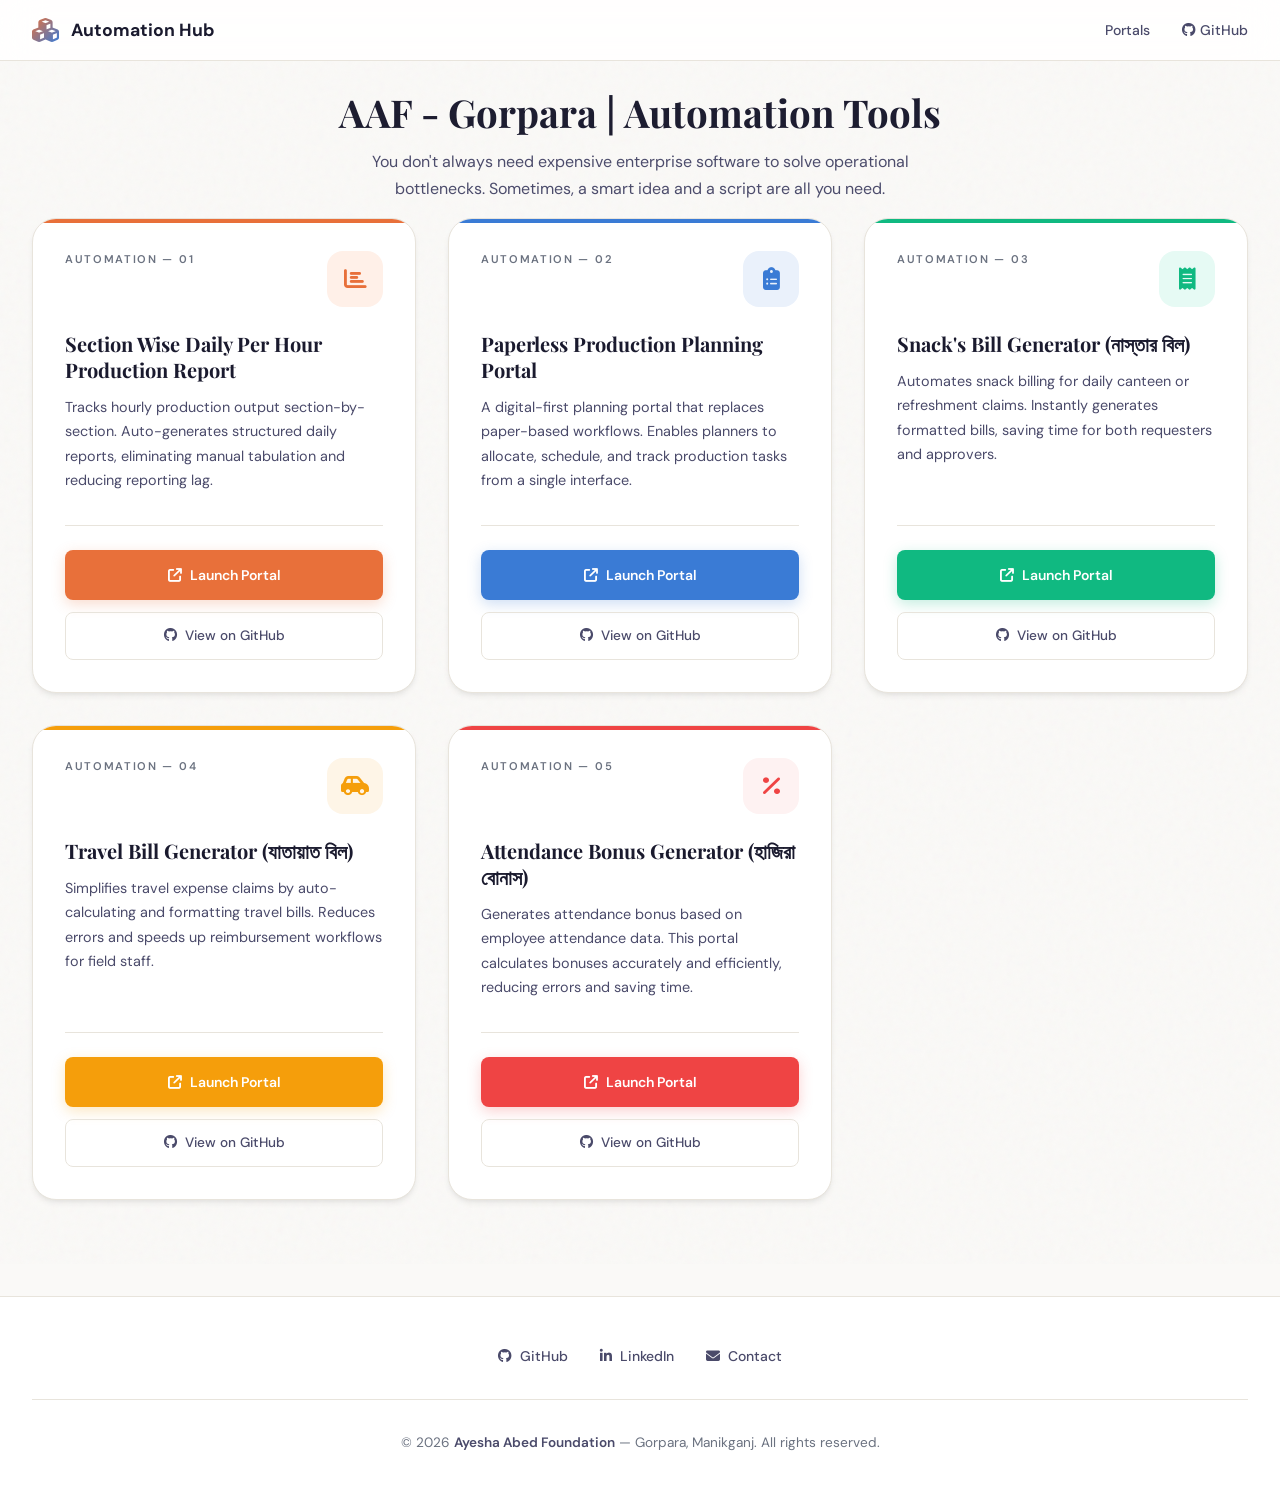
==== index.html @ 6e8c65fa "Redesign UI: light theme, clean cards layout, sticky nav, scroll animations" ====
<!DOCTYPE html>
<html lang="en">

<meta charset="UTF-8" />
<meta name="viewport" content="width=device-width, initial-scale=1.0" />
<title>Automation Hub – AAF Gorpara</title>
<meta name="description"
  content="Centralized portal for AAF Gorpara automation tools. Streamline operations with Google Apps Script powered solutions for production tracking, planning, billing, and attendance management." />
<meta name="keywords"
  content="automation, AAF Gorpara, Google Apps Script, production planning, attendance bonus, travel bill, snacks bill, efficiency tools" />
<meta name="author" content="Bashir" />
<meta name="robots" content="index, follow" />

<!-- Open Graph Meta Tags -->
<meta property="og:title" content="Automation Hub – AAF Gorpara" />
<meta property="og:description"
  content="Centralized portal for AAF Gorpara automation tools. Streamline operations with Google Apps Script powered solutions." />
<meta property="og:type" content="website" />
<meta property="og:url" content="https://github.com/bashir-CSE/Gorpara-Automation-Portals" />
<meta property="og:image" content="https://via.placeholder.com/1200x630/3a7bd5/ffffff?text=AAF+Automation+Hub" />
<meta property="og:site_name" content="AAF Gorpara Automation Hub" />

<!-- Twitter Card Meta Tags -->
<meta name="twitter:card" content="summary_large_image" />
<meta name="twitter:title" content="Automation Hub – AAF Gorpara" />
<meta name="twitter:description" content="Centralized portal for AAF Gorpara automation tools" />
<meta name="twitter:image" content="https://via.placeholder.com/1200x630/3a7bd5/ffffff?text=AAF+Automation+Hub" />

<link rel="preconnect" href="https://fonts.googleapis.com" />
<link
  href="https://fonts.googleapis.com/css2?family=Playfair+Display:wght@700;800&family=DM+Sans:wght@300;400;500;600&display=swap"
  rel="stylesheet" />
<link rel="stylesheet" href="https://cdnjs.cloudflare.com/ajax/libs/font-awesome/6.5.0/css/all.min.css" />
<link rel="stylesheet" href="styles.css" />

</head>

<body>

  <!-- Loading Overlay -->
  <div id="loading-overlay">
    <div class="loader"></div>
  </div>

  <!-- Error Notification -->
  <div id="error-notification">
    <i class="fas fa-exclamation-circle"></i>
    <span id="error-message">Failed to load resources</span>
  </div>

  <!-- Navigation -->
  <nav class="navbar" role="navigation" aria-label="Main navigation">
    <div class="nav-container">
      <a href="#" class="nav-brand" aria-label="AAF Gorpara Automation Hub Home">
        <i class="fas fa-cubes"></i>
        <span>Automation Hub</span>
      </a>
      <div class="nav-links">
        <a href="#portals">Portals</a>
        <a href="https://github.com/bashir-CSE" target="_blank" rel="noopener noreferrer">
          <i class="fab fa-github"></i> GitHub
        </a>
      </div>
    </div>
  </nav>

  <!-- ═══════════ CARDS ═══════════ -->
  <main>
    <section class="cards-section" id="portals">
      <div class="container">
        <!-- Section Header -->
        <div class="section-header">
          <h2 class="section-title">AAF - Gorpara | Automation Tools</h2>
          <p class="section-subtitle">
            You don't always need expensive enterprise software to solve operational bottlenecks.
            Sometimes, a smart idea and a script are all you need.
          </p>
        </div>

        <!-- Cards Grid -->
        <div class="cards-grid">

          <!-- Card 1 -->
          <article class="auto-card card-1 fade-up delay-1" aria-labelledby="card-1-title">
            <div class="card-header">
              <span class="card-number">AUTOMATION — 01</span>
              <div class="card-icon-wrap icon-1" aria-hidden="true">
                <i class="fa-solid fa-chart-bar"></i>
              </div>
            </div>
            <div class="card-body">
              <h3 class="card-title" id="card-1-title">Section Wise Daily Per Hour Production Report</h3>
              <p class="card-desc">Tracks hourly production output section-by-section. Auto-generates
                structured daily reports, eliminating manual tabulation and reducing reporting lag.</p>
            </div>
            <div class="card-footer">
              <a href="https://script.google.com/a/macros/brac.net/s/AKfycbxp3LXb9Zcs4fl_i6-KyRB8mXF5Xm_dsKgz5f5C9MaLoK5KP5KIzDy3-sHQRNi_UZTMPg/exec"
                target="_blank" rel="noopener noreferrer" class="btn-launch btn-1">
                <i class="fa-solid fa-arrow-up-right-from-square"></i> Launch Portal
              </a>
              <a href="https://github.com/bashir-CSE/Section-Wise-Daily-Per-Hour-Production-Report---AAF"
                target="_blank" rel="noopener noreferrer" class="btn-repo">
                <i class="fa-brands fa-github"></i> View on GitHub
              </a>
            </div>
          </article>

          <!-- Card 2 -->
          <article class="auto-card card-2 fade-up delay-2" aria-labelledby="card-2-title">
            <div class="card-header">
              <span class="card-number">AUTOMATION — 02</span>
              <div class="card-icon-wrap icon-2" aria-hidden="true">
                <i class="fa-solid fa-clipboard-list"></i>
              </div>
            </div>
            <div class="card-body">
              <h3 class="card-title" id="card-2-title">Paperless Production Planning Portal</h3>
              <p class="card-desc">A digital-first planning portal that replaces paper-based workflows.
                Enables planners to allocate, schedule, and track production tasks from a single interface.
              </p>
            </div>
            <div class="card-footer">
              <a href="https://script.google.com/macros/s/AKfycbwrXmZSX4KyUq3JNnaZu_D5VaFGrvZNQUEom-axTn1T7uaZXw-6LSq171KWMYG21q2b/exec"
                target="_blank" rel="noopener noreferrer" class="btn-launch btn-2">
                <i class="fa-solid fa-arrow-up-right-from-square"></i> Launch Portal
              </a>
              <a href="https://github.com/bashir-CSE/Production-Planner-AAF-Gorpara" target="_blank"
                rel="noopener noreferrer" class="btn-repo">
                <i class="fa-brands fa-github"></i> View on GitHub
              </a>
            </div>
          </article>

          <!-- Card 3 -->
          <article class="auto-card card-3 fade-up delay-3" aria-labelledby="card-3-title">
            <div class="card-header">
              <span class="card-number">AUTOMATION — 03</span>
              <div class="card-icon-wrap icon-3" aria-hidden="true">
                <i class="fa-solid fa-receipt"></i>
              </div>
            </div>
            <div class="card-body">
              <h3 class="card-title" id="card-3-title">Snack's Bill Generator (নাস্তার বিল)</h3>
              <p class="card-desc">Automates snack billing for daily canteen or refreshment claims. Instantly
                generates formatted bills, saving time for both requesters and approvers.</p>
            </div>
            <div class="card-footer">
              <a href="https://script.google.com/a/macros/brac.net/s/AKfycbyWQmY8zlVSarYIEpRdgk0F8E09VQjWd_e3NJMr4sfu75TJXw_QOYmOoiU4hx6-YtbM/exec"
                target="_blank" rel="noopener noreferrer" class="btn-launch btn-3">
                <i class="fa-solid fa-arrow-up-right-from-square"></i> Launch Portal
              </a>
              <a href="https://github.com/bashir-CSE/Snack-s-Bill-Generator-for-Gorpara" target="_blank"
                rel="noopener noreferrer" class="btn-repo">
                <i class="fa-brands fa-github"></i> View on GitHub
              </a>
            </div>
          </article>

          <!-- Card 4 -->
          <article class="auto-card card-4 fade-up delay-4" aria-labelledby="card-4-title">
            <div class="card-header">
              <span class="card-number">AUTOMATION — 04</span>
              <div class="card-icon-wrap icon-4" aria-hidden="true">
                <i class="fa-solid fa-car-side"></i>
              </div>
            </div>
            <div class="card-body">
              <h3 class="card-title" id="card-4-title">Travel Bill Generator (যাতায়াত বিল)</h3>
              <p class="card-desc">Simplifies travel expense claims by auto-calculating and formatting travel
                bills. Reduces errors and speeds up reimbursement workflows for field staff.</p>
            </div>
            <div class="card-footer">
              <a href="https://script.google.com/macros/s/AKfycbyS8zJyywJ4ipm_7X_3RZVYi2JR4712xgJOFIccU-T8QfVAx0SdlCsBlodkSFYa3i11/exec"
                target="_blank" rel="noopener noreferrer" class="btn-launch btn-4">
                <i class="fa-solid fa-arrow-up-right-from-square"></i> Launch Portal
              </a>
              <a href="https://github.com/bashir-CSE/AAF-Travell-bill-generator/tree/main" target="_blank"
                rel="noopener noreferrer" class="btn-repo">
                <i class="fa-brands fa-github"></i> View on GitHub
              </a>
            </div>
          </article>

          <!-- Card 5 -->
          <article class="auto-card card-5 fade-up delay-5" aria-labelledby="card-5-title">
            <div class="card-header">
              <span class="card-number">AUTOMATION — 05</span>
              <div class="card-icon-wrap icon-5" aria-hidden="true">
                <i class="fa-solid fa-percentage"></i>
              </div>
            </div>
            <div class="card-body">
              <h3 class="card-title" id="card-5-title">Attendance Bonus Generator (হাজিরা বোনাস)</h3>
              <p class="card-desc">Generates attendance bonus based on employee attendance data. This portal
                calculates bonuses accurately and efficiently, reducing errors and saving time.</p>
            </div>
            <div class="card-footer">
              <a href="https://script.google.com/macros/s/AKfycbwR0CSqmEOKE_mQB5QuVq96guzoCjWnn0JkU-Y83iHWvrdNLXpg6S1AnvQqMh_h3weKKA/exec"
                target="_blank" rel="noopener noreferrer" class="btn-launch btn-5">
                <i class="fa-solid fa-arrow-up-right-from-square"></i> Launch Portal
              </a>
              <a href="https://github.com/bashir-CSE/AAF-Attendance-Bonus-Generator" target="_blank"
                rel="noopener noreferrer" class="btn-repo">
                <i class="fa-brands fa-github"></i> View on GitHub
              </a>
            </div>
          </article>

        </div><!-- /cards-grid -->
      </div>
    </section>
  </main>

  <!-- ═══════════ FOOTER ═══════════ -->
  <footer class="site-footer">
    <div class="footer-container">

      <div class="footer-links">
        <a href="https://github.com/bashir-CSE" target="_blank" rel="noopener noreferrer">
          <i class="fab fa-github"></i> GitHub
        </a>
        <a href="https://www.linkedin.com/in/bashir-6923131b0/" target="_blank" rel="noopener noreferrer">
          <i class="fab fa-linkedin-in"></i> LinkedIn
        </a>
        <a href="mailto:babashir8811@gmail.com">
          <i class="fas fa-envelope"></i> Contact
        </a>
      </div>
      <div class="footer-bottom">
        <p class="footer-org">
          &copy; 2026 <strong>Ayesha Abed Foundation</strong> — Gorpara, Manikganj. All rights reserved.
        </p>
      </div>
    </div>
  </footer>

  <!-- Structured Data -->
  <script type="application/ld+json">
  {
    "@context": "https://schema.org",
    "@type": "WebApplication",
    "name": "AAF Gorpara Automation Hub",
    "description": "Centralized portal for AAF Gorpara automation tools using Google Apps Script",
    "url": "https://github.com/bashir-CSE/Gorpara-Automation-Portals",
    "applicationCategory": "BusinessApplication",
    "operatingSystem": "Web Browser",
    "author": {
      "@type": "Person",
      "name": "Bashir",
      "email": "babashir8811@gmail.com",
      "url": "https://github.com/bashir-CSE"
    },
    "offers": {
      "@type": "Offer",
      "price": "0",
      "priceCurrency": "USD"
    },
    "featureList": [
      "Production Reporting",
      "Production Planning",
      "Bill Generation",
      "Attendance Management",
      "Travel Expense Tracking"
    ],
    "softwareRequirements": "Web Browser with Internet Connection",
    "inLanguage": "en",
    "accessMode": "Web"
  }
  </script>

  <script src="script.js"></script>
</body>

</html>
---- styles.css ----
/* ─── AAF Gorpara Automation Hub - Light Modern Redesign ─── */

/* ─── CSS Variables ─── */
:root {
	--bg-primary: #faf9f7;
	--bg-secondary: #ffffff;
	--bg-card: #ffffff;
	--text-primary: #1a1a2e;
	--text-secondary: #4a4a6a;
	--text-muted: #6b7280;
	--accent-1: #e8703a;
	--accent-1-soft: #fff0e8;
	--accent-2: #3a7bd5;
	--accent-2-soft: #eaf1fb;
	--accent-3: #10b981;
	--accent-3-soft: #e6faf4;
	--accent-4: #f59e0b;
	--accent-4-soft: #fef5e7;
	--accent-5: #ef4444;
	--accent-5-soft: #fef2f2;
	--border: #e8e4dc;
	--border-hover: #d4d0c8;
	--shadow-sm: 0 1px 2px 0 rgba(0, 0, 0, 0.05);
	--shadow: 0 4px 6px -1px rgba(0, 0, 0, 0.07), 0 2px 4px -2px rgba(0, 0, 0, 0.05);
	--shadow-lg: 0 20px 25px -5px rgba(0, 0, 0, 0.08), 0 8px 10px -6px rgba(0, 0, 0, 0.05);
	--radius-sm: 8px;
	--radius: 16px;
	--radius-lg: 24px;
	--transition: all 0.3s cubic-bezier(0.4, 0, 0.2, 1);
}

/* ─── Global Reset ─── */
*,
*::before,
*::after {
	box-sizing: border-box;
	margin: 0;
	padding: 0;
}

html {
	scroll-behavior: smooth;
}

/* ─── Typography ─── */
body {
	font-family: 'DM Sans', -apple-system, BlinkMacSystemFont, sans-serif;
	background: var(--bg-primary);
	color: var(--text-primary);
	min-height: 100vh;
	overflow-x: hidden;
	line-height: 1.6;
	-webkit-font-smoothing: antialiased;
	-moz-osx-font-smoothing: grayscale;
}

/* ─── Navigation ─── */
.navbar {
	position: sticky;
	top: 0;
	z-index: 1000;
	padding: 1rem 2rem;
	background: rgba(255, 255, 255, 0.85);
	backdrop-filter: blur(20px);
	border-bottom: 1px solid var(--border);
	transition: var(--transition);
}

.navbar.scrolled {
	padding: 0.75rem 2rem;
	background: rgba(255, 255, 255, 0.95);
	box-shadow: var(--shadow-lg);
}

.nav-container {
	max-width: 1400px;
	margin: 0 auto;
	display: flex;
	justify-content: space-between;
	align-items: center;
}

.nav-brand {
	display: flex;
	align-items: center;
	gap: 0.75rem;
	text-decoration: none;
	color: var(--text-primary);
	font-weight: 700;
	font-size: 1.1rem;
}

.nav-brand i {
	font-size: 1.5rem;
	background: linear-gradient(135deg, var(--accent-1), var(--accent-2));
	-webkit-background-clip: text;
	-webkit-text-fill-color: transparent;
	background-clip: text;
}

.nav-links {
	display: flex;
	gap: 2rem;
	align-items: center;
}

.nav-links a {
	color: var(--text-secondary);
	text-decoration: none;
	font-size: 0.875rem;
	font-weight: 500;
	transition: var(--transition);
	position: relative;
}

.nav-links a:hover {
	color: var(--text-primary);
}

.nav-links a::after {
	content: '';
	position: absolute;
	bottom: -4px;
	left: 0;
	width: 0;
	height: 2px;
	background: linear-gradient(90deg, var(--accent-1), var(--accent-2));
	transition: var(--transition);
	border-radius: 2px;
}

.nav-links a:hover::after {
	width: 100%;
}

/* ─── Section Header ─── */
.section-header {
	text-align: center;
	margin-bottom: 1rem;
}


.section-title {
	font-family: 'Playfair Display', serif;
	font-size: clamp(1.8rem, 3vw, 2.5rem);
	font-weight: 700;
	color: var(--text-primary);
	margin-bottom: 1rem;
	line-height: 1;
}

.section-subtitle {
	font-size: 1rem;
	color: var(--text-secondary);
	max-width: 600px;
	margin: 0 auto;
	line-height: 1.7;
}

/* ─── Cards Section ─── */
.cards-section {
	padding: 2rem 2rem 4rem;
	position: relative;
}

.cards-section::before {
	content: '';
	position: absolute;
	inset: 0;
	background-image: url("data:image/svg+xml,%3Csvg viewBox='0 0 200 200' xmlns='http://www.w3.org/2000/svg'%3E%3Cfilter id='n'%3E%3CfeTurbulence type='fractalNoise' baseFrequency='0.9' numOctaves='4' stitchTiles='stitch'/%3E%3C/filter%3E%3Crect width='100%25' height='100%25' filter='url(%23n)' opacity='0.03'/%3E%3C/svg%3E");
	pointer-events: none;
	z-index: 0;
}

/* ─── Cards Grid ─── */
.cards-grid {
	display: grid;
	grid-template-columns: repeat(auto-fit, minmax(340px, 1fr));
	gap: 2rem;
	max-width: 1400px;
	margin: 0 auto;
	position: relative;
	z-index: 1;
}

/* ─── Card Styles ─── */
.auto-card {
	position: relative;
	background: var(--bg-card);
	border: 1px solid var(--border);
	border-radius: var(--radius-lg);
	padding: 2rem;
	box-shadow: var(--shadow);
	transition: var(--transition);
	overflow: hidden;
	display: flex;
	flex-direction: column;
	min-height: 420px;
}

.auto-card::before {
	content: '';
	position: absolute;
	top: 0;
	left: 0;
	right: 0;
	height: 4px;
	background: var(--card-accent);
	border-radius: var(--radius-lg) var(--radius-lg) 0 0;
	transition: var(--transition);
}

.auto-card:hover {
	transform: translateY(-6px);
	box-shadow: var(--shadow-lg);
	border-color: var(--border-hover);
}

.auto-card:hover::before {
	height: 6px;
}

.card-1 {
	--card-accent: var(--accent-1);
}

.card-2 {
	--card-accent: var(--accent-2);
}

.card-3 {
	--card-accent: var(--accent-3);
}

.card-4 {
	--card-accent: var(--accent-4);
}

.card-5 {
	--card-accent: var(--accent-5);
}

.card-header {
	display: flex;
	justify-content: space-between;
	align-items: flex-start;
	margin-bottom: 1.5rem;
}

.card-number {
	font-size: 0.7rem;
	font-weight: 600;
	letter-spacing: 0.15em;
	color: var(--text-muted);
	text-transform: uppercase;
}

.card-icon-wrap {
	width: 56px;
	height: 56px;
	border-radius: var(--radius);
	display: flex;
	align-items: center;
	justify-content: center;
	font-size: 1.4rem;
	transition: var(--transition);
	flex-shrink: 0;
}

.icon-1 {
	background: var(--accent-1-soft);
	color: var(--accent-1);
}

.icon-2 {
	background: var(--accent-2-soft);
	color: var(--accent-2);
}

.icon-3 {
	background: var(--accent-3-soft);
	color: var(--accent-3);
}

.icon-4 {
	background: var(--accent-4-soft);
	color: var(--accent-4);
}

.icon-5 {
	background: var(--accent-5-soft);
	color: var(--accent-5);
}

.card-body {
	flex: 1;
	margin-bottom: 2rem;
}

.card-title {
	font-family: 'Playfair Display', serif;
	font-size: 1.25rem;
	font-weight: 700;
	color: var(--text-primary);
	line-height: 1.3;
	margin-bottom: 0.75rem;
}

.card-desc {
	font-size: 0.9rem;
	color: var(--text-secondary);
	line-height: 1.7;
}

.card-footer {
	display: flex;
	flex-direction: column;
	gap: 0.75rem;
	padding-top: 1.5rem;
	border-top: 1px solid var(--border);
}

.btn-launch {
	display: inline-flex;
	align-items: center;
	justify-content: center;
	gap: 0.5rem;
	padding: 0.875rem 1.5rem;
	border-radius: var(--radius-sm);
	font-size: 0.875rem;
	font-weight: 600;
	text-decoration: none;
	transition: var(--transition);
	border: none;
	cursor: pointer;
	width: 100%;
	color: #fff;
}

.btn-launch:hover {
	transform: translateY(-2px);
	color: #fff;
}

.btn-1 {
	background: var(--accent-1);
	box-shadow: 0 4px 14px rgba(232, 112, 58, 0.25);
}

.btn-1:hover {
	background: #d5642a;
	box-shadow: 0 6px 20px rgba(232, 112, 58, 0.35);
}

.btn-2 {
	background: var(--accent-2);
	box-shadow: 0 4px 14px rgba(58, 123, 213, 0.25);
}

.btn-2:hover {
	background: #2c6abf;
	box-shadow: 0 6px 20px rgba(58, 123, 213, 0.35);
}

.btn-3 {
	background: var(--accent-3);
	box-shadow: 0 4px 14px rgba(16, 185, 129, 0.25);
}

.btn-3:hover {
	background: #059669;
	box-shadow: 0 6px 20px rgba(16, 185, 129, 0.35);
}

.btn-4 {
	background: var(--accent-4);
	box-shadow: 0 4px 14px rgba(245, 158, 11, 0.25);
}

.btn-4:hover {
	background: #d97706;
	box-shadow: 0 6px 20px rgba(245, 158, 11, 0.35);
}

.btn-5 {
	background: var(--accent-5);
	box-shadow: 0 4px 14px rgba(239, 68, 68, 0.25);
}

.btn-5:hover {
	background: #dc2626;
	box-shadow: 0 6px 20px rgba(239, 68, 68, 0.35);
}

.btn-repo {
	display: inline-flex;
	align-items: center;
	justify-content: center;
	gap: 0.5rem;
	padding: 0.75rem 1.5rem;
	border-radius: var(--radius-sm);
	font-size: 0.85rem;
	font-weight: 500;
	text-decoration: none;
	background: transparent;
	border: 1px solid var(--border);
	color: var(--text-secondary);
	transition: var(--transition);
	width: 100%;
}

.btn-repo:hover {
	background: var(--accent-1-soft);
	border-color: var(--accent-1);
	color: var(--accent-1);
	transform: translateY(-2px);
}

/* ─── Footer ─── */
.site-footer {
	background: var(--bg-secondary);
	border-top: 1px solid var(--border);
	padding: 3rem 2rem 2rem;
	margin-top: 2rem;
}

.footer-container {
	max-width: 1400px;
	margin: 0 auto;
	display: flex;
	flex-direction: column;
	align-items: center;
	gap: 2rem;
}

.footer-brand {
	display: flex;
	align-items: center;
	gap: 0.75rem;
	font-size: 1.25rem;
	font-weight: 700;
	color: var(--text-primary);
}

.footer-brand i {
	font-size: 1.75rem;
	background: linear-gradient(135deg, var(--accent-1), var(--accent-2));
	-webkit-background-clip: text;
	-webkit-text-fill-color: transparent;
	background-clip: text;
}

.footer-links {
	display: flex;
	gap: 2rem;
}

.footer-links a {
	color: var(--text-secondary);
	text-decoration: none;
	font-size: 0.875rem;
	font-weight: 500;
	transition: var(--transition);
	display: inline-flex;
	align-items: center;
	gap: 0.5rem;
}

.footer-links a:hover {
	color: var(--accent-1);
	transform: translateY(-2px);
}

.footer-bottom {
	text-align: center;
	padding-top: 2rem;
	border-top: 1px solid var(--border);
	width: 100%;
}

.footer-org {
	font-size: 0.85rem;
	color: var(--text-muted);
	line-height: 1.6;
}

.footer-org strong {
	color: var(--text-secondary);
	font-weight: 600;
}

/* ─── Animations ─── */
@keyframes fadeInUp {
	from {
		opacity: 0;
		transform: translateY(24px);
	}

	to {
		opacity: 1;
		transform: translateY(0);
	}
}

@keyframes spin {
	to {
		transform: rotate(360deg);
	}
}

.fade-up {
	opacity: 0;
	transform: translateY(24px);
	transition: opacity 0.6s ease, transform 0.6s ease;
}

.fade-up.visible {
	opacity: 1;
	transform: translateY(0);
}

.delay-1 {
	transition-delay: 0.1s;
}

.delay-2 {
	transition-delay: 0.2s;
}

.delay-3 {
	transition-delay: 0.3s;
}

.delay-4 {
	transition-delay: 0.4s;
}

.delay-5 {
	transition-delay: 0.5s;
}

/* ─── Error Notification ─── */
#error-notification {
	position: fixed;
	top: 20px;
	right: 20px;
	background: var(--bg-card);
	color: var(--text-primary);
	padding: 1rem 1.5rem;
	border-radius: var(--radius);
	border: 1px solid rgba(239, 68, 68, 0.2);
	box-shadow: var(--shadow-lg);
	display: none;
	z-index: 9999;
	max-width: 350px;
	font-size: 0.875rem;
}

#error-notification.show {
	display: flex;
	align-items: center;
	gap: 0.75rem;
	animation: slideInRight 0.3s ease-out;
}

#error-notification i {
	color: var(--accent-5);
	font-size: 1.1rem;
	flex-shrink: 0;
}

@keyframes slideInRight {
	from {
		transform: translateX(100%);
		opacity: 0;
	}

	to {
		transform: translateX(0);
		opacity: 1;
	}
}

/* ─── Loading Overlay ─── */
#loading-overlay {
	position: fixed;
	inset: 0;
	background: var(--bg-card);
	display: flex;
	align-items: center;
	justify-content: center;
	z-index: 10000;
	transition: opacity 0.4s ease, visibility 0.4s ease;
}

#loading-overlay.hidden {
	opacity: 0;
	visibility: hidden;
	pointer-events: none;
}

.loader {
	width: 48px;
	height: 48px;
	border: 3px solid var(--border);
	border-top-color: var(--accent-1);
	border-radius: 50%;
	animation: spin 1s linear infinite;
}

/* ─── Responsive ─── */
@media (max-width: 768px) {
	.navbar {
		padding: 1rem 1rem;
	}

	.nav-links {
		display: none;
	}

	.cards-section {
		padding: 1.5rem 1rem 3rem;
	}

	.cards-grid {
		grid-template-columns: 1fr;
		gap: 1.5rem;
	}

	.section-header {
		margin-bottom: 2.5rem;
		padding-top: 1.5rem;
	}

	.footer-container {
		gap: 1.5rem;
	}

	.footer-links {
		flex-wrap: wrap;
		justify-content: center;
	}
}

@media (max-width: 576px) {
	.auto-card {
		padding: 1.5rem;
	}

	.card-footer {
		gap: 0.5rem;
	}
}

/* ─── Scrollbar ─── */
::-webkit-scrollbar {
	width: 10px;
}

::-webkit-scrollbar-track {
	background: var(--bg-primary);
}

::-webkit-scrollbar-thumb {
	background: var(--border-hover);
	border-radius: 5px;
	border: 2px solid var(--bg-primary);
}

::-webkit-scrollbar-thumb:hover {
	background: var(--text-muted);
}

/* ─── Selection ─── */
::selection {
	background: rgba(232, 112, 58, 0.2);
	color: var(--text-primary);
}
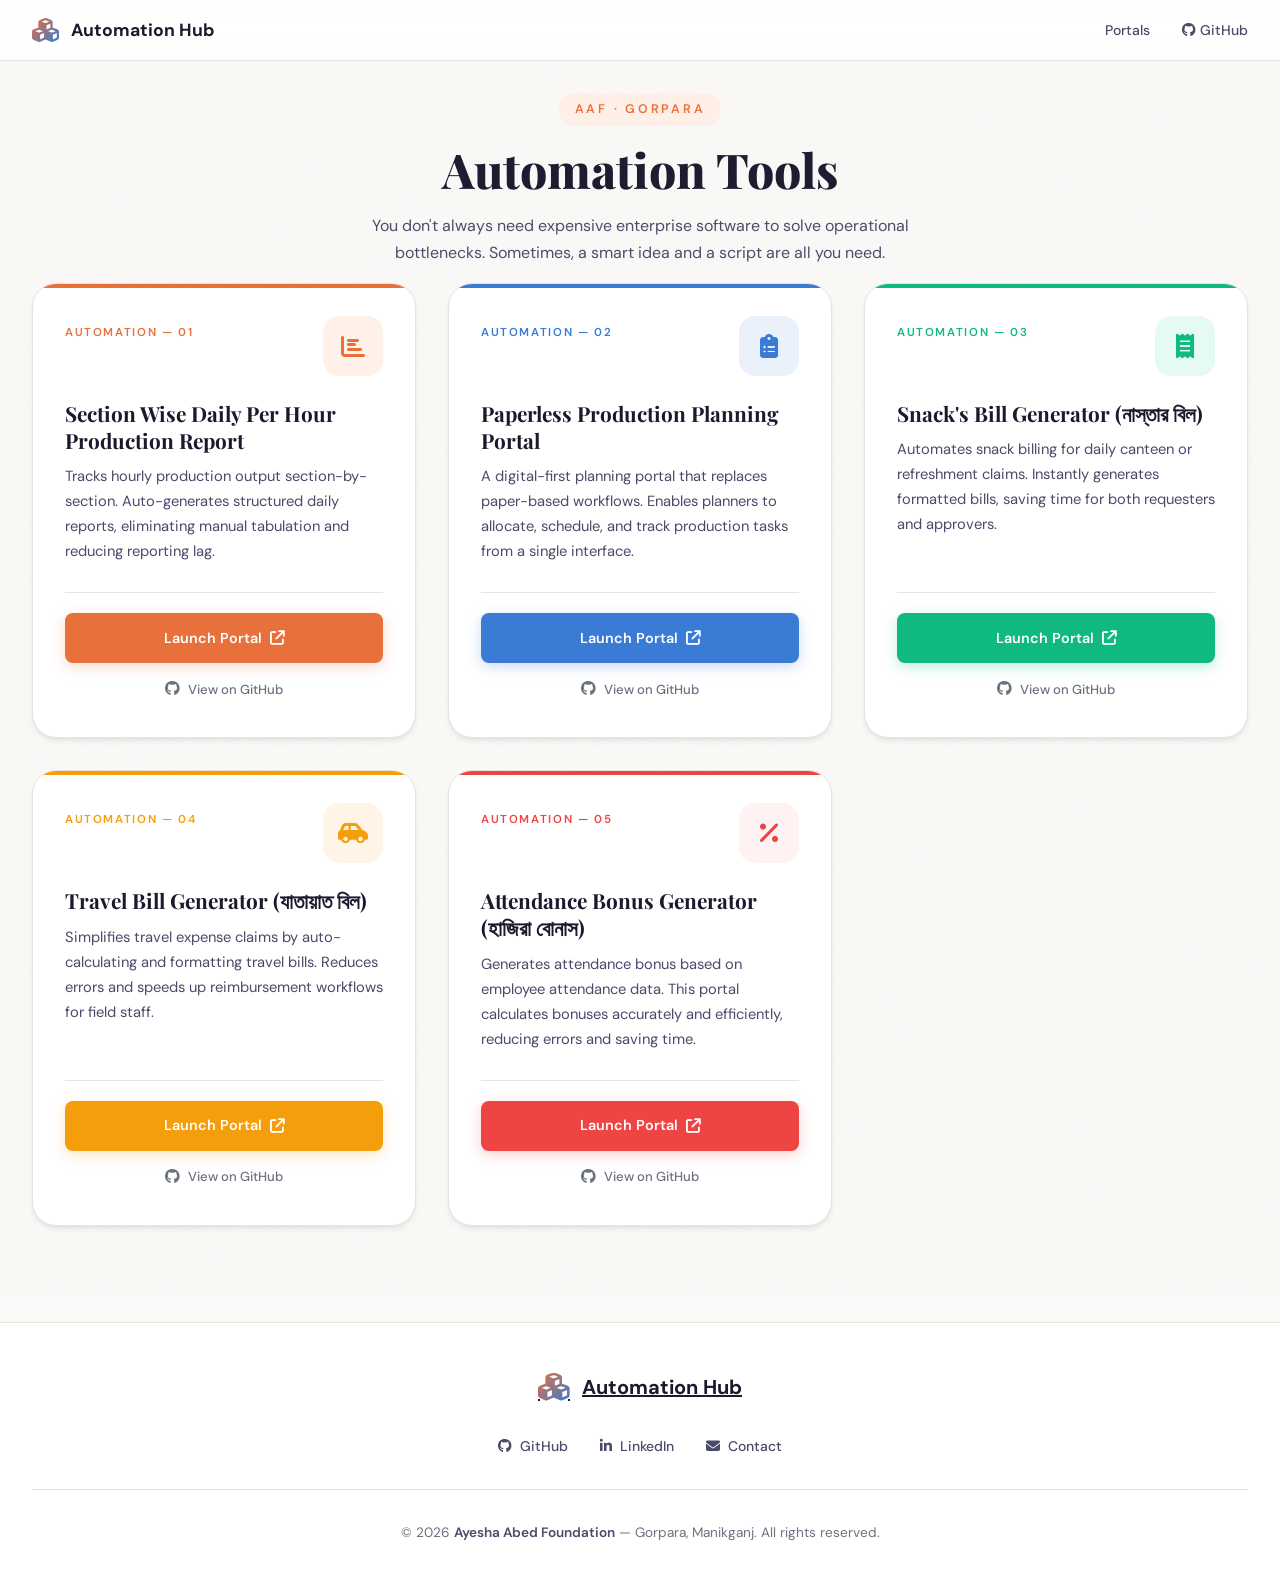
==== commit eeff4db5: "Redesign UI: refined cards, working mobile nav, polished hierarchy - Section header: add eyebrow lab" ====
--- a/index.html
+++ b/index.html
@@ -1,6 +1,7 @@
 <!DOCTYPE html>
 <html lang="en">
 
+<head>
 <meta charset="UTF-8" />
 <meta name="viewport" content="width=device-width, initial-scale=1.0" />
 <title>Automation Hub – AAF Gorpara</title>
@@ -55,12 +56,17 @@
         <i class="fas fa-cubes"></i>
         <span>Automation Hub</span>
       </a>
-      <div class="nav-links">
+      <div class="nav-links" id="nav-links">
         <a href="#portals">Portals</a>
         <a href="https://github.com/bashir-CSE" target="_blank" rel="noopener noreferrer">
           <i class="fab fa-github"></i> GitHub
         </a>
       </div>
+      <button class="nav-toggle" id="nav-toggle" aria-label="Toggle navigation" aria-expanded="false" aria-controls="nav-links">
+        <span class="nav-toggle-bar"></span>
+        <span class="nav-toggle-bar"></span>
+        <span class="nav-toggle-bar"></span>
+      </button>
     </div>
   </nav>
 
@@ -70,7 +76,8 @@
       <div class="container">
         <!-- Section Header -->
         <div class="section-header">
-          <h2 class="section-title">AAF - Gorpara | Automation Tools</h2>
+          <span class="section-eyebrow">AAF · Gorpara</span>
+          <h2 class="section-title">Automation Tools</h2>
           <p class="section-subtitle">
             You don't always need expensive enterprise software to solve operational bottlenecks.
             Sometimes, a smart idea and a script are all you need.
@@ -83,7 +90,7 @@
           <!-- Card 1 -->
           <article class="auto-card card-1 fade-up delay-1" aria-labelledby="card-1-title">
             <div class="card-header">
-              <span class="card-number">AUTOMATION — 01</span>
+              <span class="card-number">Automation — 01</span>
               <div class="card-icon-wrap icon-1" aria-hidden="true">
                 <i class="fa-solid fa-chart-bar"></i>
               </div>
@@ -96,7 +103,8 @@
             <div class="card-footer">
               <a href="https://script.google.com/a/macros/brac.net/s/AKfycbxp3LXb9Zcs4fl_i6-KyRB8mXF5Xm_dsKgz5f5C9MaLoK5KP5KIzDy3-sHQRNi_UZTMPg/exec"
                 target="_blank" rel="noopener noreferrer" class="btn-launch btn-1">
-                <i class="fa-solid fa-arrow-up-right-from-square"></i> Launch Portal
+                <span>Launch Portal</span>
+                <i class="fa-solid fa-arrow-up-right-from-square"></i>
               </a>
               <a href="https://github.com/bashir-CSE/Section-Wise-Daily-Per-Hour-Production-Report---AAF"
                 target="_blank" rel="noopener noreferrer" class="btn-repo">
@@ -108,7 +116,7 @@
           <!-- Card 2 -->
           <article class="auto-card card-2 fade-up delay-2" aria-labelledby="card-2-title">
             <div class="card-header">
-              <span class="card-number">AUTOMATION — 02</span>
+              <span class="card-number">Automation — 02</span>
               <div class="card-icon-wrap icon-2" aria-hidden="true">
                 <i class="fa-solid fa-clipboard-list"></i>
               </div>
@@ -122,7 +130,8 @@
             <div class="card-footer">
               <a href="https://script.google.com/macros/s/AKfycbwrXmZSX4KyUq3JNnaZu_D5VaFGrvZNQUEom-axTn1T7uaZXw-6LSq171KWMYG21q2b/exec"
                 target="_blank" rel="noopener noreferrer" class="btn-launch btn-2">
-                <i class="fa-solid fa-arrow-up-right-from-square"></i> Launch Portal
+                <span>Launch Portal</span>
+                <i class="fa-solid fa-arrow-up-right-from-square"></i>
               </a>
               <a href="https://github.com/bashir-CSE/Production-Planner-AAF-Gorpara" target="_blank"
                 rel="noopener noreferrer" class="btn-repo">
@@ -134,7 +143,7 @@
           <!-- Card 3 -->
           <article class="auto-card card-3 fade-up delay-3" aria-labelledby="card-3-title">
             <div class="card-header">
-              <span class="card-number">AUTOMATION — 03</span>
+              <span class="card-number">Automation — 03</span>
               <div class="card-icon-wrap icon-3" aria-hidden="true">
                 <i class="fa-solid fa-receipt"></i>
               </div>
@@ -145,10 +154,14 @@
                 generates formatted bills, saving time for both requesters and approvers.</p>
             </div>
             <div class="card-footer">
-              <a href="https://script.google.com/a/macros/brac.net/s/AKfycbyWQmY8zlVSarYIEpRdgk0F8E09VQjWd_e3NJMr4sfu75TJXw_QOYmOoiU4hx6-YtbM/exec"
+              <a href="https://script.google.com/macros/s/AKfycbyG2oRvUuFLR33ObzAdS3Asv0W1rrruvfMpZpgyJ2msxgBynnq-oTkT-8gjhzab0JBjgQ/exec"
                 target="_blank" rel="noopener noreferrer" class="btn-launch btn-3">
-                <i class="fa-solid fa-arrow-up-right-from-square"></i> Launch Portal
-              </a>
+                <span>Launch Portal</span>
+                <i class="fa-solid fa-arrow-up-right-from-square"></i>
+              </a>
+
+              <!-- https://script.google.com/a/macros/brac.net/s/AKfycbyWQmY8zlVSarYIEpRdgk0F8E09VQjWd_e3NJMr4sfu75TJXw_QOYmOoiU4hx6-YtbM/exec -->
+
               <a href="https://github.com/bashir-CSE/Snack-s-Bill-Generator-for-Gorpara" target="_blank"
                 rel="noopener noreferrer" class="btn-repo">
                 <i class="fa-brands fa-github"></i> View on GitHub
@@ -159,7 +172,7 @@
           <!-- Card 4 -->
           <article class="auto-card card-4 fade-up delay-4" aria-labelledby="card-4-title">
             <div class="card-header">
-              <span class="card-number">AUTOMATION — 04</span>
+              <span class="card-number">Automation — 04</span>
               <div class="card-icon-wrap icon-4" aria-hidden="true">
                 <i class="fa-solid fa-car-side"></i>
               </div>
@@ -172,7 +185,8 @@
             <div class="card-footer">
               <a href="https://script.google.com/macros/s/AKfycbyS8zJyywJ4ipm_7X_3RZVYi2JR4712xgJOFIccU-T8QfVAx0SdlCsBlodkSFYa3i11/exec"
                 target="_blank" rel="noopener noreferrer" class="btn-launch btn-4">
-                <i class="fa-solid fa-arrow-up-right-from-square"></i> Launch Portal
+                <span>Launch Portal</span>
+                <i class="fa-solid fa-arrow-up-right-from-square"></i>
               </a>
               <a href="https://github.com/bashir-CSE/AAF-Travell-bill-generator/tree/main" target="_blank"
                 rel="noopener noreferrer" class="btn-repo">
@@ -184,7 +198,7 @@
           <!-- Card 5 -->
           <article class="auto-card card-5 fade-up delay-5" aria-labelledby="card-5-title">
             <div class="card-header">
-              <span class="card-number">AUTOMATION — 05</span>
+              <span class="card-number">Automation — 05</span>
               <div class="card-icon-wrap icon-5" aria-hidden="true">
                 <i class="fa-solid fa-percentage"></i>
               </div>
@@ -197,7 +211,8 @@
             <div class="card-footer">
               <a href="https://script.google.com/macros/s/AKfycbwR0CSqmEOKE_mQB5QuVq96guzoCjWnn0JkU-Y83iHWvrdNLXpg6S1AnvQqMh_h3weKKA/exec"
                 target="_blank" rel="noopener noreferrer" class="btn-launch btn-5">
-                <i class="fa-solid fa-arrow-up-right-from-square"></i> Launch Portal
+                <span>Launch Portal</span>
+                <i class="fa-solid fa-arrow-up-right-from-square"></i>
               </a>
               <a href="https://github.com/bashir-CSE/AAF-Attendance-Bonus-Generator" target="_blank"
                 rel="noopener noreferrer" class="btn-repo">
@@ -214,6 +229,11 @@
   <!-- ═══════════ FOOTER ═══════════ -->
   <footer class="site-footer">
     <div class="footer-container">
+
+      <a href="#" class="footer-brand" aria-label="AAF Gorpara Automation Hub">
+        <i class="fas fa-cubes"></i>
+        <span>Automation Hub</span>
+      </a>
 
       <div class="footer-links">
         <a href="https://github.com/bashir-CSE" target="_blank" rel="noopener noreferrer">
--- a/styles.css
+++ b/styles.css
@@ -109,8 +109,50 @@
 	text-decoration: none;
 	font-size: 0.875rem;
 	font-weight: 500;
-	transition: var(--transition);
+	transition: color 0.25s ease;
 	position: relative;
+}
+
+/* ─── Mobile Nav Toggle ─── */
+.nav-toggle {
+	display: none;
+	flex-direction: column;
+	justify-content: center;
+	gap: 5px;
+	width: 42px;
+	height: 42px;
+	padding: 0 9px;
+	background: transparent;
+	border: 1px solid var(--border);
+	border-radius: var(--radius-sm);
+	cursor: pointer;
+	transition: background 0.25s ease, border-color 0.25s ease;
+}
+
+.nav-toggle:hover {
+	background: var(--bg-primary);
+	border-color: var(--border-hover);
+}
+
+.nav-toggle-bar {
+	display: block;
+	height: 2px;
+	width: 100%;
+	background: var(--text-primary);
+	border-radius: 2px;
+	transition: transform 0.3s ease, opacity 0.3s ease;
+}
+
+.nav-toggle[aria-expanded="true"] .nav-toggle-bar:nth-child(1) {
+	transform: translateY(7px) rotate(45deg);
+}
+
+.nav-toggle[aria-expanded="true"] .nav-toggle-bar:nth-child(2) {
+	opacity: 0;
+}
+
+.nav-toggle[aria-expanded="true"] .nav-toggle-bar:nth-child(3) {
+	transform: translateY(-7px) rotate(-45deg);
 }
 
 .nav-links a:hover {
@@ -139,14 +181,26 @@
 	margin-bottom: 1rem;
 }
 
+.section-eyebrow {
+	display: inline-block;
+	font-size: 0.78rem;
+	font-weight: 600;
+	letter-spacing: 0.22em;
+	text-transform: uppercase;
+	color: var(--accent-1);
+	background: var(--accent-1-soft);
+	padding: 0.4rem 0.95rem;
+	border-radius: 999px;
+	margin-bottom: 1.1rem;
+}
 
 .section-title {
 	font-family: 'Playfair Display', serif;
-	font-size: clamp(1.8rem, 3vw, 2.5rem);
-	font-weight: 700;
+	font-size: clamp(2rem, 4vw, 3rem);
+	font-weight: 800;
 	color: var(--text-primary);
 	margin-bottom: 1rem;
-	line-height: 1;
+	line-height: 1.1;
 }
 
 .section-subtitle {
@@ -191,7 +245,9 @@
 	border-radius: var(--radius-lg);
 	padding: 2rem;
 	box-shadow: var(--shadow);
-	transition: var(--transition);
+	transition: transform 0.35s cubic-bezier(0.4, 0, 0.2, 1),
+		box-shadow 0.35s cubic-bezier(0.4, 0, 0.2, 1),
+		border-color 0.35s cubic-bezier(0.4, 0, 0.2, 1);
 	overflow: hidden;
 	display: flex;
 	flex-direction: column;
@@ -207,37 +263,58 @@
 	height: 4px;
 	background: var(--card-accent);
 	border-radius: var(--radius-lg) var(--radius-lg) 0 0;
-	transition: var(--transition);
+	transition: height 0.35s cubic-bezier(0.4, 0, 0.2, 1);
+}
+
+.auto-card::after {
+	content: '';
+	position: absolute;
+	inset: 0;
+	border-radius: var(--radius-lg);
+	box-shadow: 0 0 0 1px var(--card-accent);
+	opacity: 0;
+	transition: opacity 0.35s cubic-bezier(0.4, 0, 0.2, 1);
+	pointer-events: none;
 }
 
 .auto-card:hover {
 	transform: translateY(-6px);
-	box-shadow: var(--shadow-lg);
-	border-color: var(--border-hover);
+	border-color: transparent;
+	box-shadow: 0 22px 40px -12px var(--card-shadow, rgba(0, 0, 0, 0.12)),
+		0 8px 14px -8px rgba(0, 0, 0, 0.08);
 }
 
 .auto-card:hover::before {
 	height: 6px;
 }
 
+.auto-card:hover::after {
+	opacity: 0.35;
+}
+
 .card-1 {
 	--card-accent: var(--accent-1);
+	--card-shadow: rgba(232, 112, 58, 0.28);
 }
 
 .card-2 {
 	--card-accent: var(--accent-2);
+	--card-shadow: rgba(58, 123, 213, 0.28);
 }
 
 .card-3 {
 	--card-accent: var(--accent-3);
+	--card-shadow: rgba(16, 185, 129, 0.28);
 }
 
 .card-4 {
 	--card-accent: var(--accent-4);
+	--card-shadow: rgba(245, 158, 11, 0.28);
 }
 
 .card-5 {
 	--card-accent: var(--accent-5);
+	--card-shadow: rgba(239, 68, 68, 0.28);
 }
 
 .card-header {
@@ -248,23 +325,30 @@
 }
 
 .card-number {
-	font-size: 0.7rem;
+	font-size: 0.72rem;
 	font-weight: 600;
-	letter-spacing: 0.15em;
-	color: var(--text-muted);
+	letter-spacing: 0.14em;
+	color: var(--card-accent);
 	text-transform: uppercase;
+	padding-top: 0.5rem;
 }
 
 .card-icon-wrap {
-	width: 56px;
-	height: 56px;
+	width: 60px;
+	height: 60px;
 	border-radius: var(--radius);
 	display: flex;
 	align-items: center;
 	justify-content: center;
-	font-size: 1.4rem;
-	transition: var(--transition);
+	font-size: 1.5rem;
+	transition: transform 0.35s cubic-bezier(0.4, 0, 0.2, 1), box-shadow 0.35s cubic-bezier(0.4, 0, 0.2, 1);
 	flex-shrink: 0;
+	border: 1px solid transparent;
+}
+
+.auto-card:hover .card-icon-wrap {
+	transform: scale(1.08) rotate(-3deg);
+	box-shadow: 0 6px 16px -6px var(--card-accent);
 }
 
 .icon-1 {
@@ -294,20 +378,20 @@
 
 .card-body {
 	flex: 1;
-	margin-bottom: 2rem;
+	margin-bottom: 1.75rem;
 }
 
 .card-title {
 	font-family: 'Playfair Display', serif;
-	font-size: 1.25rem;
+	font-size: 1.3rem;
 	font-weight: 700;
 	color: var(--text-primary);
 	line-height: 1.3;
-	margin-bottom: 0.75rem;
+	margin-bottom: 0.65rem;
 }
 
 .card-desc {
-	font-size: 0.9rem;
+	font-size: 0.92rem;
 	color: var(--text-secondary);
 	line-height: 1.7;
 }
@@ -315,8 +399,8 @@
 .card-footer {
 	display: flex;
 	flex-direction: column;
-	gap: 0.75rem;
-	padding-top: 1.5rem;
+	gap: 0.6rem;
+	padding-top: 1.25rem;
 	border-top: 1px solid var(--border);
 }
 
@@ -325,23 +409,31 @@
 	align-items: center;
 	justify-content: center;
 	gap: 0.5rem;
-	padding: 0.875rem 1.5rem;
+	padding: 0.85rem 1.5rem;
 	border-radius: var(--radius-sm);
-	font-size: 0.875rem;
+	font-size: 0.9rem;
 	font-weight: 600;
 	text-decoration: none;
-	transition: var(--transition);
+	transition: transform 0.25s ease, box-shadow 0.25s ease, filter 0.25s ease;
 	border: none;
 	cursor: pointer;
 	width: 100%;
 	color: #fff;
 }
 
+.btn-launch i {
+	transition: transform 0.25s ease;
+}
+
 .btn-launch:hover {
 	transform: translateY(-2px);
 	color: #fff;
 }
 
+.btn-launch:hover i {
+	transform: translate(2px, -2px);
+}
+
 .btn-1 {
 	background: var(--accent-1);
 	box-shadow: 0 4px 14px rgba(232, 112, 58, 0.25);
@@ -396,24 +488,26 @@
 	display: inline-flex;
 	align-items: center;
 	justify-content: center;
-	gap: 0.5rem;
-	padding: 0.75rem 1.5rem;
+	gap: 0.45rem;
+	padding: 0.35rem 0.5rem;
 	border-radius: var(--radius-sm);
-	font-size: 0.85rem;
+	font-size: 0.82rem;
 	font-weight: 500;
 	text-decoration: none;
 	background: transparent;
-	border: 1px solid var(--border);
-	color: var(--text-secondary);
-	transition: var(--transition);
+	border: none;
+	color: var(--text-muted);
+	transition: color 0.25s ease, gap 0.25s ease;
 	width: 100%;
 }
 
+.btn-repo i {
+	font-size: 0.95rem;
+}
+
 .btn-repo:hover {
-	background: var(--accent-1-soft);
-	border-color: var(--accent-1);
-	color: var(--accent-1);
-	transform: translateY(-2px);
+	color: var(--card-accent);
+	gap: 0.65rem;
 }
 
 /* ─── Footer ─── */
@@ -614,8 +708,47 @@
 		padding: 1rem 1rem;
 	}
 
+	.nav-toggle {
+		display: flex;
+	}
+
 	.nav-links {
-		display: none;
+		position: absolute;
+		top: 100%;
+		left: 0;
+		right: 0;
+		flex-direction: column;
+		align-items: flex-start;
+		gap: 0;
+		background: rgba(255, 255, 255, 0.98);
+		backdrop-filter: blur(20px);
+		border-bottom: 1px solid var(--border);
+		box-shadow: var(--shadow-lg);
+		padding: 0 1rem;
+		max-height: 0;
+		overflow: hidden;
+		opacity: 0;
+		pointer-events: none;
+		transition: max-height 0.3s ease, opacity 0.25s ease, padding 0.3s ease;
+	}
+
+	.nav-links.open {
+		max-height: 320px;
+		opacity: 1;
+		pointer-events: auto;
+		padding: 0.5rem 1rem 1rem;
+	}
+
+	.nav-links a {
+		display: block;
+		width: 100%;
+		padding: 0.85rem 0;
+		border-bottom: 1px solid var(--border);
+		font-size: 0.95rem;
+	}
+
+	.nav-links a:last-child {
+		border-bottom: none;
 	}
 
 	.cards-section {
@@ -675,4 +808,17 @@
 ::selection {
 	background: rgba(232, 112, 58, 0.2);
 	color: var(--text-primary);
+}
+
+/* ─── Focus States (Accessibility) ─── */
+a:focus-visible,
+button:focus-visible {
+	outline: 2px solid var(--accent-2);
+	outline-offset: 3px;
+	border-radius: 4px;
+}
+
+.nav-brand:focus-visible,
+.footer-brand:focus-visible {
+	outline-offset: 5px;
 }
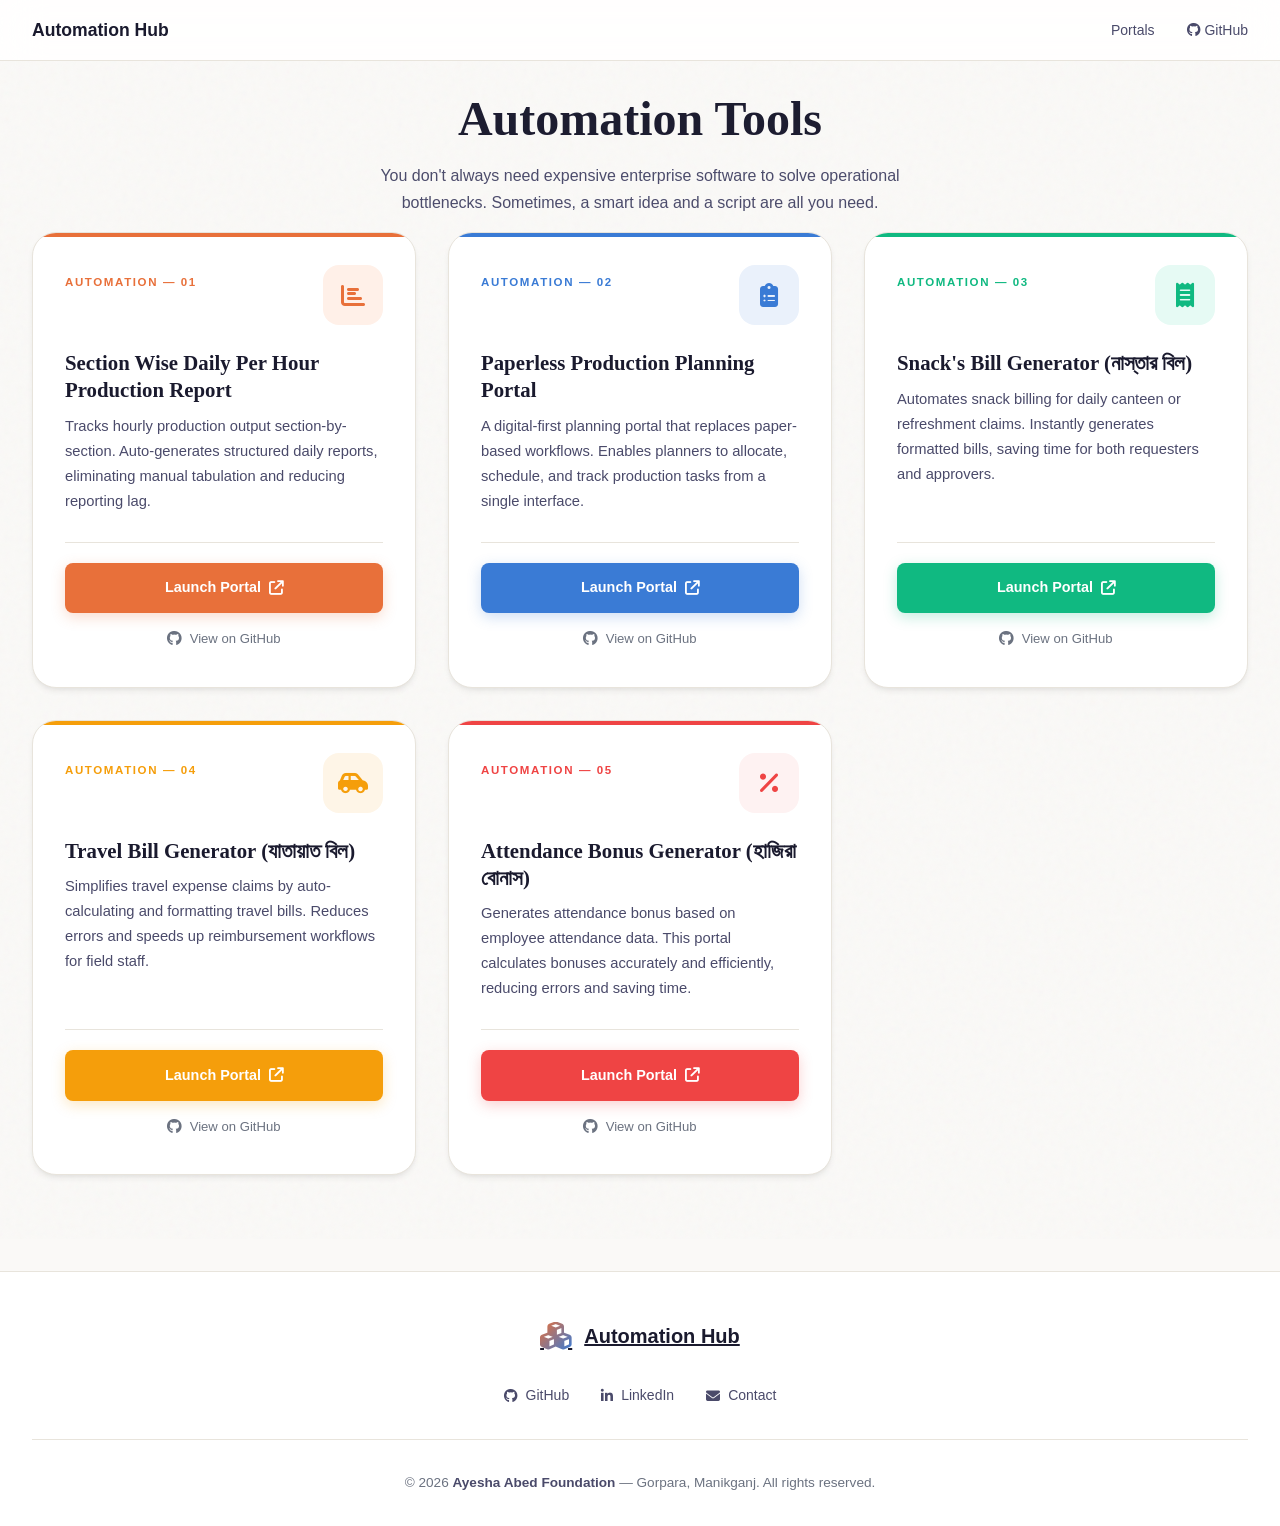
==== commit 7b042610: "Update index.html; remove ttt.html and ttt.js" ====
--- a/index.html
+++ b/index.html
@@ -1,261 +1,264 @@
 <!DOCTYPE html>
 <html lang="en">
 
-<head>
-<meta charset="UTF-8" />
-<meta name="viewport" content="width=device-width, initial-scale=1.0" />
-<title>Automation Hub – AAF Gorpara</title>
-<meta name="description"
-  content="Centralized portal for AAF Gorpara automation tools. Streamline operations with Google Apps Script powered solutions for production tracking, planning, billing, and attendance management." />
-<meta name="keywords"
-  content="automation, AAF Gorpara, Google Apps Script, production planning, attendance bonus, travel bill, snacks bill, efficiency tools" />
-<meta name="author" content="Bashir" />
-<meta name="robots" content="index, follow" />
-
-<!-- Open Graph Meta Tags -->
-<meta property="og:title" content="Automation Hub – AAF Gorpara" />
-<meta property="og:description"
-  content="Centralized portal for AAF Gorpara automation tools. Streamline operations with Google Apps Script powered solutions." />
-<meta property="og:type" content="website" />
-<meta property="og:url" content="https://github.com/bashir-CSE/Gorpara-Automation-Portals" />
-<meta property="og:image" content="https://via.placeholder.com/1200x630/3a7bd5/ffffff?text=AAF+Automation+Hub" />
-<meta property="og:site_name" content="AAF Gorpara Automation Hub" />
-
-<!-- Twitter Card Meta Tags -->
-<meta name="twitter:card" content="summary_large_image" />
-<meta name="twitter:title" content="Automation Hub – AAF Gorpara" />
-<meta name="twitter:description" content="Centralized portal for AAF Gorpara automation tools" />
-<meta name="twitter:image" content="https://via.placeholder.com/1200x630/3a7bd5/ffffff?text=AAF+Automation+Hub" />
-
-<link rel="preconnect" href="https://fonts.googleapis.com" />
-<link
-  href="https://fonts.googleapis.com/css2?family=Playfair+Display:wght@700;800&family=DM+Sans:wght@300;400;500;600&display=swap"
-  rel="stylesheet" />
-<link rel="stylesheet" href="https://cdnjs.cloudflare.com/ajax/libs/font-awesome/6.5.0/css/all.min.css" />
-<link rel="stylesheet" href="styles.css" />
-
-</head>
-
-<body>
-
-  <!-- Loading Overlay -->
-  <div id="loading-overlay">
-    <div class="loader"></div>
-  </div>
-
-  <!-- Error Notification -->
-  <div id="error-notification">
-    <i class="fas fa-exclamation-circle"></i>
-    <span id="error-message">Failed to load resources</span>
-  </div>
-
-  <!-- Navigation -->
-  <nav class="navbar" role="navigation" aria-label="Main navigation">
-    <div class="nav-container">
-      <a href="#" class="nav-brand" aria-label="AAF Gorpara Automation Hub Home">
-        <i class="fas fa-cubes"></i>
-        <span>Automation Hub</span>
-      </a>
-      <div class="nav-links" id="nav-links">
-        <a href="#portals">Portals</a>
-        <a href="https://github.com/bashir-CSE" target="_blank" rel="noopener noreferrer">
-          <i class="fab fa-github"></i> GitHub
+  <head>
+    <meta charset="UTF-8" />
+    <meta name="viewport" content="width=device-width, initial-scale=1.0" />
+    <title>Automation Hub – AAF Gorpara</title>
+    <meta name="description"
+undefinedundefinedcontent="Centralized portal for AAF Gorpara automation tools. Streamline operations with Google Apps Script powered solutions for production tracking, planning, billing, and attendance management." />
+    <meta name="keywords"
+undefinedundefinedcontent="automation, AAF Gorpara, Google Apps Script, production planning, attendance bonus, travel bill, snacks bill, efficiency tools" />
+    <meta name="author" content="Bashir" />
+    <meta name="robots" content="index, follow" />
+
+    <!-- Open Graph Meta Tags -->
+    <meta property="og:title" content="Automation Hub – AAF Gorpara" />
+    <meta property="og:description"
+undefinedundefinedcontent="Centralized portal for AAF Gorpara automation tools. Streamline operations with Google Apps Script powered solutions." />
+    <meta property="og:type" content="website" />
+    <meta property="og:url" content="https://github.com/bashir-CSE/Gorpara-Automation-Portals" />
+    <meta property="og:image" content="https://via.placeholder.com/1200x630/3a7bd5/ffffff?text=AAF+Automation+Hub" />
+    <meta property="og:site_name" content="AAF Gorpara Automation Hub" />
+
+    <!-- Twitter Card Meta Tags -->
+    <meta name="twitter:card" content="summary_large_image" />
+    <meta name="twitter:title" content="Automation Hub – AAF Gorpara" />
+    <meta name="twitter:description" content="Centralized portal for AAF Gorpara automation tools" />
+    <meta name="twitter:image" content="https://via.placeholder.com/1200x630/3a7bd5/ffffff?text=AAF+Automation+Hub" />
+
+    <link rel="preconnect" href="https://fonts.googleapis.com" />
+    <link
+undefinedundefinedhref="https://fonts.googleapis.com/css2?family=Playfair+Display:wght@700;800&family=DM+Sans:wght@300;400;500;600&display=swap" rel="stylesheet" />
+    <link rel="stylesheet" href="https://cdnjs.cloudflare.com/ajax/libs/font-awesome/6.5.0/css/all.min.css" />
+    <link rel="stylesheet" href="styles.css" />
+
+  </head>
+
+  <body>
+
+    <!-- Loading Overlay -->
+    <div id="loading-overlay">
+      <div class="loader"></div>
+    </div>
+
+    <!-- Error Notification -->
+    <div id="error-notification">
+      <i class="fas fa-exclamation-circle"></i>
+      <span id="error-message">Failed to load resources</span>
+    </div>
+
+    <!-- Navigation -->
+    <nav class="navbar" role="navigation" aria-label="Main navigation">
+      <div class="nav-container">
+        <a href="#" class="nav-brand" aria-label="AAF Gorpara Automation Hub Home">
+          <span>Automation Hub</span>
         </a>
+        <div class="nav-links" id="nav-links">
+          <a href="#portals">Portals</a>
+          <a href="https://github.com/bashir-CSE" target="_blank" rel="noopener noreferrer">
+            <i class="fab fa-github"></i> GitHub
+          </a>
+        </div>
+        <button class="nav-toggle" id="nav-toggle" aria-label="Toggle navigation" aria-expanded="false"
+undefinedundefinedaria-controls="nav-links">
+          <span class="nav-toggle-bar"></span>
+          <span class="nav-toggle-bar"></span>
+          <span class="nav-toggle-bar"></span>
+        </button>
       </div>
-      <button class="nav-toggle" id="nav-toggle" aria-label="Toggle navigation" aria-expanded="false" aria-controls="nav-links">
-        <span class="nav-toggle-bar"></span>
-        <span class="nav-toggle-bar"></span>
-        <span class="nav-toggle-bar"></span>
-      </button>
-    </div>
-  </nav>
-
-  <!-- ═══════════ CARDS ═══════════ -->
-  <main>
-    <section class="cards-section" id="portals">
-      <div class="container">
-        <!-- Section Header -->
-        <div class="section-header">
-          <span class="section-eyebrow">AAF · Gorpara</span>
-          <h2 class="section-title">Automation Tools</h2>
-          <p class="section-subtitle">
-            You don't always need expensive enterprise software to solve operational bottlenecks.
-            Sometimes, a smart idea and a script are all you need.
+    </nav>
+
+    <!-- ═══════════ CARDS ═══════════ -->
+    <main>
+      <section class="cards-section" id="portals">
+        <div class="container">
+          <!-- Section Header -->
+          <div class="section-header">
+            <h2 class="section-title">Automation Tools</h2>
+            <p class="section-subtitle">
+              You don't always need expensive enterprise software to solve operational bottlenecks.
+              Sometimes, a smart idea and a script are all you need.
+            </p>
+          </div>
+
+          <!-- Cards Grid -->
+          <div class="cards-grid">
+
+            <!-- Card 1 -->
+            <article class="auto-card card-1 fade-up delay-1" aria-labelledby="card-1-title">
+              <div class="card-header">
+                <span class="card-number">Automation — 01</span>
+                <div class="card-icon-wrap icon-1" aria-hidden="true">
+                  <i class="fa-solid fa-chart-bar"></i>
+                </div>
+              </div>
+              <div class="card-body">
+                <h3 class="card-title" id="card-1-title">Section Wise Daily Per Hour Production Report</h3>
+                <p class="card-desc">Tracks hourly production output section-by-section. Auto-generates
+                  structured daily reports, eliminating manual tabulation and reducing reporting lag.</p>
+              </div>
+              <div class="card-footer">
+                <a
+undefinedundefinedhref="https://script.google.com/a/macros/brac.net/s/AKfycbxp3LXb9Zcs4fl_i6-KyRB8mXF5Xm_dsKgz5f5C9MaLoK5KP5KIzDy3-sHQRNi_UZTMPg/exec"
+undefinedtarget="_blank" undefinedrel="noopener noreferrer" class="btn-launch btn-1">
+                  <span>Launch Portal</span>
+                  <i class="fa-solid fa-arrow-up-right-from-square"></i>
+                </a>
+                <a href="https://github.com/bashir-CSE/Section-Wise-Daily-Per-Hour-Production-Report---AAF"
+undefinedundefinedtarget="_blank" rel="noopener noreferrer" class="btn-repo">
+                  <i class="fa-brands fa-github"></i> View on GitHub
+                </a>
+              </div>
+            </article>
+
+            <!-- Card 2 -->
+            <article class="auto-card card-2 fade-up delay-2" aria-labelledby="card-2-title">
+              <div class="card-header">
+                <span class="card-number">Automation — 02</span>
+                <div class="card-icon-wrap icon-2" aria-hidden="true">
+                  <i class="fa-solid fa-clipboard-list"></i>
+                </div>
+              </div>
+              <div class="card-body">
+                <h3 class="card-title" id="card-2-title">Paperless Production Planning Portal</h3>
+                <p class="card-desc">A digital-first planning portal that replaces paper-based workflows.
+                  Enables planners to allocate, schedule, and track production tasks from a single interface.
+                </p>
+              </div>
+              <div class="card-footer">
+                <a
+undefinedundefinedhref="https://script.google.com/macros/s/AKfycbwrXmZSX4KyUq3JNnaZu_D5VaFGrvZNQUEom-axTn1T7uaZXw-6LSq171KWMYG21q2b/exec" target="_blank"
+undefinedundefinedrel="noopener noreferrer" class="btn-launch btn-2">
+                  <span>Launch Portal</span>
+                  <i class="fa-solid fa-arrow-up-right-from-square"></i>
+                </a>
+                <a href="https://github.com/bashir-CSE/Production-Planner-AAF-Gorpara" target="_blank"
+undefinedundefinedrel="noopener noreferrer" class="btn-repo">
+                  <i class="fa-brands fa-github"></i> View on GitHub
+                </a>
+              </div>
+            </article>
+
+            <!-- Card 3 -->
+            <article class="auto-card card-3 fade-up delay-3" aria-labelledby="card-3-title">
+              <div class="card-header">
+                <span class="card-number">Automation — 03</span>
+                <div class="card-icon-wrap icon-3" aria-hidden="true">
+                  <i class="fa-solid fa-receipt"></i>
+                </div>
+              </div>
+              <div class="card-body">
+                <h3 class="card-title" id="card-3-title">Snack's Bill Generator (নাস্তার বিল)</h3>
+                <p class="card-desc">Automates snack billing for daily canteen or refreshment claims. Instantly
+                  generates formatted bills, saving time for both requesters and approvers.</p>
+              </div>
+              <div class="card-footer">
+                <a
+undefinedundefinedhref="https://script.google.com/a/macros/brac.net/s/AKfycbyWQmY8zlVSarYIEpRdgk0F8E09VQjWd_e3NJMr4sfu75TJXw_QOYmOoiU4hx6-YtbM/exec"
+undefinedtarget="_blank" undefinedrel="noopener noreferrer" class="btn-launch btn-3">
+                  <span>Launch Portal</span>
+                  <i class="fa-solid fa-arrow-up-right-from-square"></i>
+                </a>
+
+                <!-- https://script.google.com/a/macros/brac.net/s/AKfycbyWQmY8zlVSarYIEpRdgk0F8E09VQjWd_e3NJMr4sfu75TJXw_QOYmOoiU4hx6-YtbM/exec -->
+
+                <a href="https://github.com/bashir-CSE/Snack-s-Bill-Generator-for-Gorpara" target="_blank"
+undefinedundefinedrel="noopener noreferrer" class="btn-repo">
+                  <i class="fa-brands fa-github"></i> View on GitHub
+                </a>
+              </div>
+            </article>
+
+            <!-- Card 4 -->
+            <article class="auto-card card-4 fade-up delay-4" aria-labelledby="card-4-title">
+              <div class="card-header">
+                <span class="card-number">Automation — 04</span>
+                <div class="card-icon-wrap icon-4" aria-hidden="true">
+                  <i class="fa-solid fa-car-side"></i>
+                </div>
+              </div>
+              <div class="card-body">
+                <h3 class="card-title" id="card-4-title">Travel Bill Generator (যাতায়াত বিল)</h3>
+                <p class="card-desc">Simplifies travel expense claims by auto-calculating and formatting travel
+                  bills. Reduces errors and speeds up reimbursement workflows for field staff.</p>
+              </div>
+              <div class="card-footer">
+                <a
+undefinedundefinedhref="https://script.google.com/macros/s/AKfycbyS8zJyywJ4ipm_7X_3RZVYi2JR4712xgJOFIccU-T8QfVAx0SdlCsBlodkSFYa3i11/exec" target="_blank"
+undefinedundefinedrel="noopener noreferrer" class="btn-launch btn-4">
+                  <span>Launch Portal</span>
+                  <i class="fa-solid fa-arrow-up-right-from-square"></i>
+                </a>
+                <a href="https://github.com/bashir-CSE/AAF-Travell-bill-generator/tree/main" target="_blank"
+undefinedundefinedrel="noopener noreferrer" class="btn-repo">
+                  <i class="fa-brands fa-github"></i> View on GitHub
+                </a>
+              </div>
+            </article>
+
+            <!-- Card 5 -->
+            <article class="auto-card card-5 fade-up delay-5" aria-labelledby="card-5-title">
+              <div class="card-header">
+                <span class="card-number">Automation — 05</span>
+                <div class="card-icon-wrap icon-5" aria-hidden="true">
+                  <i class="fa-solid fa-percentage"></i>
+                </div>
+              </div>
+              <div class="card-body">
+                <h3 class="card-title" id="card-5-title">Attendance Bonus Generator (হাজিরা বোনাস)</h3>
+                <p class="card-desc">Generates attendance bonus based on employee attendance data. This portal
+                  calculates bonuses accurately and efficiently, reducing errors and saving time.</p>
+              </div>
+              <div class="card-footer">
+                <a
+undefinedundefinedhref="https://script.google.com/macros/s/AKfycbwR0CSqmEOKE_mQB5QuVq96guzoCjWnn0JkU-Y83iHWvrdNLXpg6S1AnvQqMh_h3weKKA/exec" target="_blank"
+undefinedundefinedrel="noopener noreferrer" class="btn-launch btn-5">
+                  <span>Launch Portal</span>
+                  <i class="fa-solid fa-arrow-up-right-from-square"></i>
+                </a>
+                <a href="https://github.com/bashir-CSE/AAF-Attendance-Bonus-Generator" target="_blank"
+undefinedundefinedrel="noopener noreferrer" class="btn-repo">
+                  <i class="fa-brands fa-github"></i> View on GitHub
+                </a>
+              </div>
+            </article>
+
+          </div><!-- /cards-grid -->
+        </div>
+      </section>
+    </main>
+
+    <!-- ═══════════ FOOTER ═══════════ -->
+    <footer class="site-footer">
+      <div class="footer-container">
+
+        <a href="#" class="footer-brand" aria-label="AAF Gorpara Automation Hub">
+          <i class="fas fa-cubes"></i>
+          <span>Automation Hub</span>
+        </a>
+
+        <div class="footer-links">
+          <a href="https://github.com/bashir-CSE" target="_blank" rel="noopener noreferrer">
+            <i class="fab fa-github"></i> GitHub
+          </a>
+          <a href="https://www.linkedin.com/in/bashir-6923131b0/" target="_blank" rel="noopener noreferrer">
+            <i class="fab fa-linkedin-in"></i> LinkedIn
+          </a>
+          <a href="mailto:babashir8811@gmail.com">
+            <i class="fas fa-envelope"></i> Contact
+          </a>
+        </div>
+        <div class="footer-bottom">
+          <p class="footer-org">
+            &copy; 2026 <strong>Ayesha Abed Foundation</strong> — Gorpara, Manikganj. All rights reserved.
           </p>
         </div>
-
-        <!-- Cards Grid -->
-        <div class="cards-grid">
-
-          <!-- Card 1 -->
-          <article class="auto-card card-1 fade-up delay-1" aria-labelledby="card-1-title">
-            <div class="card-header">
-              <span class="card-number">Automation — 01</span>
-              <div class="card-icon-wrap icon-1" aria-hidden="true">
-                <i class="fa-solid fa-chart-bar"></i>
-              </div>
-            </div>
-            <div class="card-body">
-              <h3 class="card-title" id="card-1-title">Section Wise Daily Per Hour Production Report</h3>
-              <p class="card-desc">Tracks hourly production output section-by-section. Auto-generates
-                structured daily reports, eliminating manual tabulation and reducing reporting lag.</p>
-            </div>
-            <div class="card-footer">
-              <a href="https://script.google.com/a/macros/brac.net/s/AKfycbxp3LXb9Zcs4fl_i6-KyRB8mXF5Xm_dsKgz5f5C9MaLoK5KP5KIzDy3-sHQRNi_UZTMPg/exec"
-                target="_blank" rel="noopener noreferrer" class="btn-launch btn-1">
-                <span>Launch Portal</span>
-                <i class="fa-solid fa-arrow-up-right-from-square"></i>
-              </a>
-              <a href="https://github.com/bashir-CSE/Section-Wise-Daily-Per-Hour-Production-Report---AAF"
-                target="_blank" rel="noopener noreferrer" class="btn-repo">
-                <i class="fa-brands fa-github"></i> View on GitHub
-              </a>
-            </div>
-          </article>
-
-          <!-- Card 2 -->
-          <article class="auto-card card-2 fade-up delay-2" aria-labelledby="card-2-title">
-            <div class="card-header">
-              <span class="card-number">Automation — 02</span>
-              <div class="card-icon-wrap icon-2" aria-hidden="true">
-                <i class="fa-solid fa-clipboard-list"></i>
-              </div>
-            </div>
-            <div class="card-body">
-              <h3 class="card-title" id="card-2-title">Paperless Production Planning Portal</h3>
-              <p class="card-desc">A digital-first planning portal that replaces paper-based workflows.
-                Enables planners to allocate, schedule, and track production tasks from a single interface.
-              </p>
-            </div>
-            <div class="card-footer">
-              <a href="https://script.google.com/macros/s/AKfycbwrXmZSX4KyUq3JNnaZu_D5VaFGrvZNQUEom-axTn1T7uaZXw-6LSq171KWMYG21q2b/exec"
-                target="_blank" rel="noopener noreferrer" class="btn-launch btn-2">
-                <span>Launch Portal</span>
-                <i class="fa-solid fa-arrow-up-right-from-square"></i>
-              </a>
-              <a href="https://github.com/bashir-CSE/Production-Planner-AAF-Gorpara" target="_blank"
-                rel="noopener noreferrer" class="btn-repo">
-                <i class="fa-brands fa-github"></i> View on GitHub
-              </a>
-            </div>
-          </article>
-
-          <!-- Card 3 -->
-          <article class="auto-card card-3 fade-up delay-3" aria-labelledby="card-3-title">
-            <div class="card-header">
-              <span class="card-number">Automation — 03</span>
-              <div class="card-icon-wrap icon-3" aria-hidden="true">
-                <i class="fa-solid fa-receipt"></i>
-              </div>
-            </div>
-            <div class="card-body">
-              <h3 class="card-title" id="card-3-title">Snack's Bill Generator (নাস্তার বিল)</h3>
-              <p class="card-desc">Automates snack billing for daily canteen or refreshment claims. Instantly
-                generates formatted bills, saving time for both requesters and approvers.</p>
-            </div>
-            <div class="card-footer">
-              <a href="https://script.google.com/macros/s/AKfycbyG2oRvUuFLR33ObzAdS3Asv0W1rrruvfMpZpgyJ2msxgBynnq-oTkT-8gjhzab0JBjgQ/exec"
-                target="_blank" rel="noopener noreferrer" class="btn-launch btn-3">
-                <span>Launch Portal</span>
-                <i class="fa-solid fa-arrow-up-right-from-square"></i>
-              </a>
-
-              <!-- https://script.google.com/a/macros/brac.net/s/AKfycbyWQmY8zlVSarYIEpRdgk0F8E09VQjWd_e3NJMr4sfu75TJXw_QOYmOoiU4hx6-YtbM/exec -->
-
-              <a href="https://github.com/bashir-CSE/Snack-s-Bill-Generator-for-Gorpara" target="_blank"
-                rel="noopener noreferrer" class="btn-repo">
-                <i class="fa-brands fa-github"></i> View on GitHub
-              </a>
-            </div>
-          </article>
-
-          <!-- Card 4 -->
-          <article class="auto-card card-4 fade-up delay-4" aria-labelledby="card-4-title">
-            <div class="card-header">
-              <span class="card-number">Automation — 04</span>
-              <div class="card-icon-wrap icon-4" aria-hidden="true">
-                <i class="fa-solid fa-car-side"></i>
-              </div>
-            </div>
-            <div class="card-body">
-              <h3 class="card-title" id="card-4-title">Travel Bill Generator (যাতায়াত বিল)</h3>
-              <p class="card-desc">Simplifies travel expense claims by auto-calculating and formatting travel
-                bills. Reduces errors and speeds up reimbursement workflows for field staff.</p>
-            </div>
-            <div class="card-footer">
-              <a href="https://script.google.com/macros/s/AKfycbyS8zJyywJ4ipm_7X_3RZVYi2JR4712xgJOFIccU-T8QfVAx0SdlCsBlodkSFYa3i11/exec"
-                target="_blank" rel="noopener noreferrer" class="btn-launch btn-4">
-                <span>Launch Portal</span>
-                <i class="fa-solid fa-arrow-up-right-from-square"></i>
-              </a>
-              <a href="https://github.com/bashir-CSE/AAF-Travell-bill-generator/tree/main" target="_blank"
-                rel="noopener noreferrer" class="btn-repo">
-                <i class="fa-brands fa-github"></i> View on GitHub
-              </a>
-            </div>
-          </article>
-
-          <!-- Card 5 -->
-          <article class="auto-card card-5 fade-up delay-5" aria-labelledby="card-5-title">
-            <div class="card-header">
-              <span class="card-number">Automation — 05</span>
-              <div class="card-icon-wrap icon-5" aria-hidden="true">
-                <i class="fa-solid fa-percentage"></i>
-              </div>
-            </div>
-            <div class="card-body">
-              <h3 class="card-title" id="card-5-title">Attendance Bonus Generator (হাজিরা বোনাস)</h3>
-              <p class="card-desc">Generates attendance bonus based on employee attendance data. This portal
-                calculates bonuses accurately and efficiently, reducing errors and saving time.</p>
-            </div>
-            <div class="card-footer">
-              <a href="https://script.google.com/macros/s/AKfycbwR0CSqmEOKE_mQB5QuVq96guzoCjWnn0JkU-Y83iHWvrdNLXpg6S1AnvQqMh_h3weKKA/exec"
-                target="_blank" rel="noopener noreferrer" class="btn-launch btn-5">
-                <span>Launch Portal</span>
-                <i class="fa-solid fa-arrow-up-right-from-square"></i>
-              </a>
-              <a href="https://github.com/bashir-CSE/AAF-Attendance-Bonus-Generator" target="_blank"
-                rel="noopener noreferrer" class="btn-repo">
-                <i class="fa-brands fa-github"></i> View on GitHub
-              </a>
-            </div>
-          </article>
-
-        </div><!-- /cards-grid -->
       </div>
-    </section>
-  </main>
-
-  <!-- ═══════════ FOOTER ═══════════ -->
-  <footer class="site-footer">
-    <div class="footer-container">
-
-      <a href="#" class="footer-brand" aria-label="AAF Gorpara Automation Hub">
-        <i class="fas fa-cubes"></i>
-        <span>Automation Hub</span>
-      </a>
-
-      <div class="footer-links">
-        <a href="https://github.com/bashir-CSE" target="_blank" rel="noopener noreferrer">
-          <i class="fab fa-github"></i> GitHub
-        </a>
-        <a href="https://www.linkedin.com/in/bashir-6923131b0/" target="_blank" rel="noopener noreferrer">
-          <i class="fab fa-linkedin-in"></i> LinkedIn
-        </a>
-        <a href="mailto:babashir8811@gmail.com">
-          <i class="fas fa-envelope"></i> Contact
-        </a>
-      </div>
-      <div class="footer-bottom">
-        <p class="footer-org">
-          &copy; 2026 <strong>Ayesha Abed Foundation</strong> — Gorpara, Manikganj. All rights reserved.
-        </p>
-      </div>
-    </div>
-  </footer>
-
-  <!-- Structured Data -->
-  <script type="application/ld+json">
+    </footer>
+
+    <!-- Structured Data -->
+    <script type="application/ld+json">
   {
     "@context": "https://schema.org",
     "@type": "WebApplication",
@@ -288,7 +291,7 @@
   }
   </script>
 
-  <script src="script.js"></script>
-</body>
+    <script src="script.js"></script>
+  </body>
 
 </html>
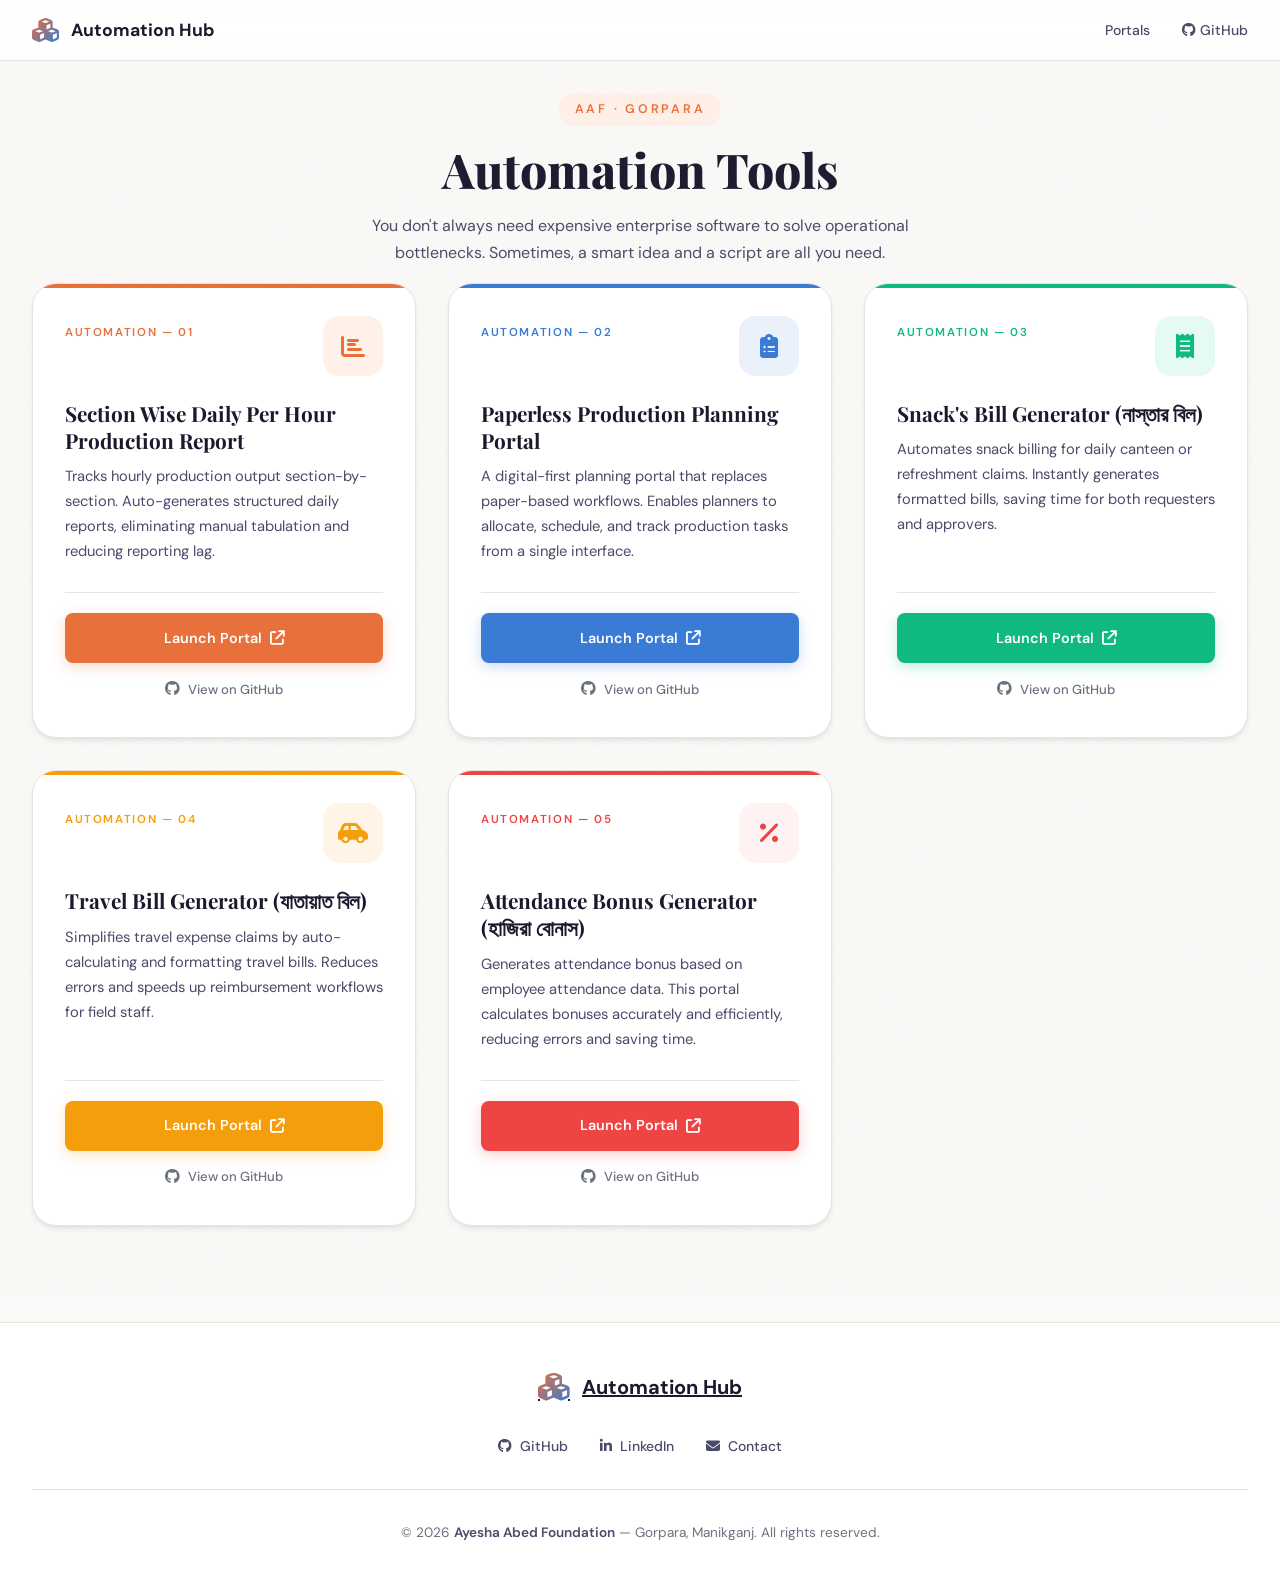
==== commit d95a45ed: "Fix corrupted undefined strings in index.html attributes" ====
--- a/index.html
+++ b/index.html
@@ -1,264 +1,261 @@
 <!DOCTYPE html>
 <html lang="en">
 
-  <head>
-    <meta charset="UTF-8" />
-    <meta name="viewport" content="width=device-width, initial-scale=1.0" />
-    <title>Automation Hub – AAF Gorpara</title>
-    <meta name="description"
-undefinedundefinedcontent="Centralized portal for AAF Gorpara automation tools. Streamline operations with Google Apps Script powered solutions for production tracking, planning, billing, and attendance management." />
-    <meta name="keywords"
-undefinedundefinedcontent="automation, AAF Gorpara, Google Apps Script, production planning, attendance bonus, travel bill, snacks bill, efficiency tools" />
-    <meta name="author" content="Bashir" />
-    <meta name="robots" content="index, follow" />
-
-    <!-- Open Graph Meta Tags -->
-    <meta property="og:title" content="Automation Hub – AAF Gorpara" />
-    <meta property="og:description"
-undefinedundefinedcontent="Centralized portal for AAF Gorpara automation tools. Streamline operations with Google Apps Script powered solutions." />
-    <meta property="og:type" content="website" />
-    <meta property="og:url" content="https://github.com/bashir-CSE/Gorpara-Automation-Portals" />
-    <meta property="og:image" content="https://via.placeholder.com/1200x630/3a7bd5/ffffff?text=AAF+Automation+Hub" />
-    <meta property="og:site_name" content="AAF Gorpara Automation Hub" />
-
-    <!-- Twitter Card Meta Tags -->
-    <meta name="twitter:card" content="summary_large_image" />
-    <meta name="twitter:title" content="Automation Hub – AAF Gorpara" />
-    <meta name="twitter:description" content="Centralized portal for AAF Gorpara automation tools" />
-    <meta name="twitter:image" content="https://via.placeholder.com/1200x630/3a7bd5/ffffff?text=AAF+Automation+Hub" />
-
-    <link rel="preconnect" href="https://fonts.googleapis.com" />
-    <link
-undefinedundefinedhref="https://fonts.googleapis.com/css2?family=Playfair+Display:wght@700;800&family=DM+Sans:wght@300;400;500;600&display=swap" rel="stylesheet" />
-    <link rel="stylesheet" href="https://cdnjs.cloudflare.com/ajax/libs/font-awesome/6.5.0/css/all.min.css" />
-    <link rel="stylesheet" href="styles.css" />
-
-  </head>
-
-  <body>
-
-    <!-- Loading Overlay -->
-    <div id="loading-overlay">
-      <div class="loader"></div>
+<head>
+<meta charset="UTF-8" />
+<meta name="viewport" content="width=device-width, initial-scale=1.0" />
+<title>Automation Hub – AAF Gorpara</title>
+<meta name="description"
+  content="Centralized portal for AAF Gorpara automation tools. Streamline operations with Google Apps Script powered solutions for production tracking, planning, billing, and attendance management." />
+<meta name="keywords"
+  content="automation, AAF Gorpara, Google Apps Script, production planning, attendance bonus, travel bill, snacks bill, efficiency tools" />
+<meta name="author" content="Bashir" />
+<meta name="robots" content="index, follow" />
+
+<!-- Open Graph Meta Tags -->
+<meta property="og:title" content="Automation Hub – AAF Gorpara" />
+<meta property="og:description"
+  content="Centralized portal for AAF Gorpara automation tools. Streamline operations with Google Apps Script powered solutions." />
+<meta property="og:type" content="website" />
+<meta property="og:url" content="https://github.com/bashir-CSE/Gorpara-Automation-Portals" />
+<meta property="og:image" content="https://via.placeholder.com/1200x630/3a7bd5/ffffff?text=AAF+Automation+Hub" />
+<meta property="og:site_name" content="AAF Gorpara Automation Hub" />
+
+<!-- Twitter Card Meta Tags -->
+<meta name="twitter:card" content="summary_large_image" />
+<meta name="twitter:title" content="Automation Hub – AAF Gorpara" />
+<meta name="twitter:description" content="Centralized portal for AAF Gorpara automation tools" />
+<meta name="twitter:image" content="https://via.placeholder.com/1200x630/3a7bd5/ffffff?text=AAF+Automation+Hub" />
+
+<link rel="preconnect" href="https://fonts.googleapis.com" />
+<link
+  href="https://fonts.googleapis.com/css2?family=Playfair+Display:wght@700;800&family=DM+Sans:wght@300;400;500;600&display=swap"
+  rel="stylesheet" />
+<link rel="stylesheet" href="https://cdnjs.cloudflare.com/ajax/libs/font-awesome/6.5.0/css/all.min.css" />
+<link rel="stylesheet" href="styles.css" />
+
+</head>
+
+<body>
+
+  <!-- Loading Overlay -->
+  <div id="loading-overlay">
+    <div class="loader"></div>
+  </div>
+
+  <!-- Error Notification -->
+  <div id="error-notification">
+    <i class="fas fa-exclamation-circle"></i>
+    <span id="error-message">Failed to load resources</span>
+  </div>
+
+  <!-- Navigation -->
+  <nav class="navbar" role="navigation" aria-label="Main navigation">
+    <div class="nav-container">
+      <a href="#" class="nav-brand" aria-label="AAF Gorpara Automation Hub Home">
+        <i class="fas fa-cubes"></i>
+        <span>Automation Hub</span>
+      </a>
+      <div class="nav-links" id="nav-links">
+        <a href="#portals">Portals</a>
+        <a href="https://github.com/bashir-CSE" target="_blank" rel="noopener noreferrer">
+          <i class="fab fa-github"></i> GitHub
+        </a>
+      </div>
+      <button class="nav-toggle" id="nav-toggle" aria-label="Toggle navigation" aria-expanded="false" aria-controls="nav-links">
+        <span class="nav-toggle-bar"></span>
+        <span class="nav-toggle-bar"></span>
+        <span class="nav-toggle-bar"></span>
+      </button>
     </div>
-
-    <!-- Error Notification -->
-    <div id="error-notification">
-      <i class="fas fa-exclamation-circle"></i>
-      <span id="error-message">Failed to load resources</span>
-    </div>
-
-    <!-- Navigation -->
-    <nav class="navbar" role="navigation" aria-label="Main navigation">
-      <div class="nav-container">
-        <a href="#" class="nav-brand" aria-label="AAF Gorpara Automation Hub Home">
-          <span>Automation Hub</span>
-        </a>
-        <div class="nav-links" id="nav-links">
-          <a href="#portals">Portals</a>
-          <a href="https://github.com/bashir-CSE" target="_blank" rel="noopener noreferrer">
-            <i class="fab fa-github"></i> GitHub
-          </a>
-        </div>
-        <button class="nav-toggle" id="nav-toggle" aria-label="Toggle navigation" aria-expanded="false"
-undefinedundefinedaria-controls="nav-links">
-          <span class="nav-toggle-bar"></span>
-          <span class="nav-toggle-bar"></span>
-          <span class="nav-toggle-bar"></span>
-        </button>
-      </div>
-    </nav>
-
-    <!-- ═══════════ CARDS ═══════════ -->
-    <main>
-      <section class="cards-section" id="portals">
-        <div class="container">
-          <!-- Section Header -->
-          <div class="section-header">
-            <h2 class="section-title">Automation Tools</h2>
-            <p class="section-subtitle">
-              You don't always need expensive enterprise software to solve operational bottlenecks.
-              Sometimes, a smart idea and a script are all you need.
-            </p>
-          </div>
-
-          <!-- Cards Grid -->
-          <div class="cards-grid">
-
-            <!-- Card 1 -->
-            <article class="auto-card card-1 fade-up delay-1" aria-labelledby="card-1-title">
-              <div class="card-header">
-                <span class="card-number">Automation — 01</span>
-                <div class="card-icon-wrap icon-1" aria-hidden="true">
-                  <i class="fa-solid fa-chart-bar"></i>
-                </div>
-              </div>
-              <div class="card-body">
-                <h3 class="card-title" id="card-1-title">Section Wise Daily Per Hour Production Report</h3>
-                <p class="card-desc">Tracks hourly production output section-by-section. Auto-generates
-                  structured daily reports, eliminating manual tabulation and reducing reporting lag.</p>
-              </div>
-              <div class="card-footer">
-                <a
-undefinedundefinedhref="https://script.google.com/a/macros/brac.net/s/AKfycbxp3LXb9Zcs4fl_i6-KyRB8mXF5Xm_dsKgz5f5C9MaLoK5KP5KIzDy3-sHQRNi_UZTMPg/exec"
-undefinedtarget="_blank" undefinedrel="noopener noreferrer" class="btn-launch btn-1">
-                  <span>Launch Portal</span>
-                  <i class="fa-solid fa-arrow-up-right-from-square"></i>
-                </a>
-                <a href="https://github.com/bashir-CSE/Section-Wise-Daily-Per-Hour-Production-Report---AAF"
-undefinedundefinedtarget="_blank" rel="noopener noreferrer" class="btn-repo">
-                  <i class="fa-brands fa-github"></i> View on GitHub
-                </a>
-              </div>
-            </article>
-
-            <!-- Card 2 -->
-            <article class="auto-card card-2 fade-up delay-2" aria-labelledby="card-2-title">
-              <div class="card-header">
-                <span class="card-number">Automation — 02</span>
-                <div class="card-icon-wrap icon-2" aria-hidden="true">
-                  <i class="fa-solid fa-clipboard-list"></i>
-                </div>
-              </div>
-              <div class="card-body">
-                <h3 class="card-title" id="card-2-title">Paperless Production Planning Portal</h3>
-                <p class="card-desc">A digital-first planning portal that replaces paper-based workflows.
-                  Enables planners to allocate, schedule, and track production tasks from a single interface.
-                </p>
-              </div>
-              <div class="card-footer">
-                <a
-undefinedundefinedhref="https://script.google.com/macros/s/AKfycbwrXmZSX4KyUq3JNnaZu_D5VaFGrvZNQUEom-axTn1T7uaZXw-6LSq171KWMYG21q2b/exec" target="_blank"
-undefinedundefinedrel="noopener noreferrer" class="btn-launch btn-2">
-                  <span>Launch Portal</span>
-                  <i class="fa-solid fa-arrow-up-right-from-square"></i>
-                </a>
-                <a href="https://github.com/bashir-CSE/Production-Planner-AAF-Gorpara" target="_blank"
-undefinedundefinedrel="noopener noreferrer" class="btn-repo">
-                  <i class="fa-brands fa-github"></i> View on GitHub
-                </a>
-              </div>
-            </article>
-
-            <!-- Card 3 -->
-            <article class="auto-card card-3 fade-up delay-3" aria-labelledby="card-3-title">
-              <div class="card-header">
-                <span class="card-number">Automation — 03</span>
-                <div class="card-icon-wrap icon-3" aria-hidden="true">
-                  <i class="fa-solid fa-receipt"></i>
-                </div>
-              </div>
-              <div class="card-body">
-                <h3 class="card-title" id="card-3-title">Snack's Bill Generator (নাস্তার বিল)</h3>
-                <p class="card-desc">Automates snack billing for daily canteen or refreshment claims. Instantly
-                  generates formatted bills, saving time for both requesters and approvers.</p>
-              </div>
-              <div class="card-footer">
-                <a
-undefinedundefinedhref="https://script.google.com/a/macros/brac.net/s/AKfycbyWQmY8zlVSarYIEpRdgk0F8E09VQjWd_e3NJMr4sfu75TJXw_QOYmOoiU4hx6-YtbM/exec"
-undefinedtarget="_blank" undefinedrel="noopener noreferrer" class="btn-launch btn-3">
-                  <span>Launch Portal</span>
-                  <i class="fa-solid fa-arrow-up-right-from-square"></i>
-                </a>
-
-                <!-- https://script.google.com/a/macros/brac.net/s/AKfycbyWQmY8zlVSarYIEpRdgk0F8E09VQjWd_e3NJMr4sfu75TJXw_QOYmOoiU4hx6-YtbM/exec -->
-
-                <a href="https://github.com/bashir-CSE/Snack-s-Bill-Generator-for-Gorpara" target="_blank"
-undefinedundefinedrel="noopener noreferrer" class="btn-repo">
-                  <i class="fa-brands fa-github"></i> View on GitHub
-                </a>
-              </div>
-            </article>
-
-            <!-- Card 4 -->
-            <article class="auto-card card-4 fade-up delay-4" aria-labelledby="card-4-title">
-              <div class="card-header">
-                <span class="card-number">Automation — 04</span>
-                <div class="card-icon-wrap icon-4" aria-hidden="true">
-                  <i class="fa-solid fa-car-side"></i>
-                </div>
-              </div>
-              <div class="card-body">
-                <h3 class="card-title" id="card-4-title">Travel Bill Generator (যাতায়াত বিল)</h3>
-                <p class="card-desc">Simplifies travel expense claims by auto-calculating and formatting travel
-                  bills. Reduces errors and speeds up reimbursement workflows for field staff.</p>
-              </div>
-              <div class="card-footer">
-                <a
-undefinedundefinedhref="https://script.google.com/macros/s/AKfycbyS8zJyywJ4ipm_7X_3RZVYi2JR4712xgJOFIccU-T8QfVAx0SdlCsBlodkSFYa3i11/exec" target="_blank"
-undefinedundefinedrel="noopener noreferrer" class="btn-launch btn-4">
-                  <span>Launch Portal</span>
-                  <i class="fa-solid fa-arrow-up-right-from-square"></i>
-                </a>
-                <a href="https://github.com/bashir-CSE/AAF-Travell-bill-generator/tree/main" target="_blank"
-undefinedundefinedrel="noopener noreferrer" class="btn-repo">
-                  <i class="fa-brands fa-github"></i> View on GitHub
-                </a>
-              </div>
-            </article>
-
-            <!-- Card 5 -->
-            <article class="auto-card card-5 fade-up delay-5" aria-labelledby="card-5-title">
-              <div class="card-header">
-                <span class="card-number">Automation — 05</span>
-                <div class="card-icon-wrap icon-5" aria-hidden="true">
-                  <i class="fa-solid fa-percentage"></i>
-                </div>
-              </div>
-              <div class="card-body">
-                <h3 class="card-title" id="card-5-title">Attendance Bonus Generator (হাজিরা বোনাস)</h3>
-                <p class="card-desc">Generates attendance bonus based on employee attendance data. This portal
-                  calculates bonuses accurately and efficiently, reducing errors and saving time.</p>
-              </div>
-              <div class="card-footer">
-                <a
-undefinedundefinedhref="https://script.google.com/macros/s/AKfycbwR0CSqmEOKE_mQB5QuVq96guzoCjWnn0JkU-Y83iHWvrdNLXpg6S1AnvQqMh_h3weKKA/exec" target="_blank"
-undefinedundefinedrel="noopener noreferrer" class="btn-launch btn-5">
-                  <span>Launch Portal</span>
-                  <i class="fa-solid fa-arrow-up-right-from-square"></i>
-                </a>
-                <a href="https://github.com/bashir-CSE/AAF-Attendance-Bonus-Generator" target="_blank"
-undefinedundefinedrel="noopener noreferrer" class="btn-repo">
-                  <i class="fa-brands fa-github"></i> View on GitHub
-                </a>
-              </div>
-            </article>
-
-          </div><!-- /cards-grid -->
-        </div>
-      </section>
-    </main>
-
-    <!-- ═══════════ FOOTER ═══════════ -->
-    <footer class="site-footer">
-      <div class="footer-container">
-
-        <a href="#" class="footer-brand" aria-label="AAF Gorpara Automation Hub">
-          <i class="fas fa-cubes"></i>
-          <span>Automation Hub</span>
-        </a>
-
-        <div class="footer-links">
-          <a href="https://github.com/bashir-CSE" target="_blank" rel="noopener noreferrer">
-            <i class="fab fa-github"></i> GitHub
-          </a>
-          <a href="https://www.linkedin.com/in/bashir-6923131b0/" target="_blank" rel="noopener noreferrer">
-            <i class="fab fa-linkedin-in"></i> LinkedIn
-          </a>
-          <a href="mailto:babashir8811@gmail.com">
-            <i class="fas fa-envelope"></i> Contact
-          </a>
-        </div>
-        <div class="footer-bottom">
-          <p class="footer-org">
-            &copy; 2026 <strong>Ayesha Abed Foundation</strong> — Gorpara, Manikganj. All rights reserved.
+  </nav>
+
+  <!-- ═══════════ CARDS ═══════════ -->
+  <main>
+    <section class="cards-section" id="portals">
+      <div class="container">
+        <!-- Section Header -->
+        <div class="section-header">
+          <span class="section-eyebrow">AAF · Gorpara</span>
+          <h2 class="section-title">Automation Tools</h2>
+          <p class="section-subtitle">
+            You don't always need expensive enterprise software to solve operational bottlenecks.
+            Sometimes, a smart idea and a script are all you need.
           </p>
         </div>
-      </div>
-    </footer>
-
-    <!-- Structured Data -->
-    <script type="application/ld+json">
+
+        <!-- Cards Grid -->
+        <div class="cards-grid">
+
+          <!-- Card 1 -->
+          <article class="auto-card card-1 fade-up delay-1" aria-labelledby="card-1-title">
+            <div class="card-header">
+              <span class="card-number">Automation — 01</span>
+              <div class="card-icon-wrap icon-1" aria-hidden="true">
+                <i class="fa-solid fa-chart-bar"></i>
+              </div>
+            </div>
+            <div class="card-body">
+              <h3 class="card-title" id="card-1-title">Section Wise Daily Per Hour Production Report</h3>
+              <p class="card-desc">Tracks hourly production output section-by-section. Auto-generates
+                structured daily reports, eliminating manual tabulation and reducing reporting lag.</p>
+            </div>
+            <div class="card-footer">
+              <a href="https://script.google.com/a/macros/brac.net/s/AKfycbxp3LXb9Zcs4fl_i6-KyRB8mXF5Xm_dsKgz5f5C9MaLoK5KP5KIzDy3-sHQRNi_UZTMPg/exec"
+                target="_blank" rel="noopener noreferrer" class="btn-launch btn-1">
+                <span>Launch Portal</span>
+                <i class="fa-solid fa-arrow-up-right-from-square"></i>
+              </a>
+              <a href="https://github.com/bashir-CSE/Section-Wise-Daily-Per-Hour-Production-Report---AAF"
+                target="_blank" rel="noopener noreferrer" class="btn-repo">
+                <i class="fa-brands fa-github"></i> View on GitHub
+              </a>
+            </div>
+          </article>
+
+          <!-- Card 2 -->
+          <article class="auto-card card-2 fade-up delay-2" aria-labelledby="card-2-title">
+            <div class="card-header">
+              <span class="card-number">Automation — 02</span>
+              <div class="card-icon-wrap icon-2" aria-hidden="true">
+                <i class="fa-solid fa-clipboard-list"></i>
+              </div>
+            </div>
+            <div class="card-body">
+              <h3 class="card-title" id="card-2-title">Paperless Production Planning Portal</h3>
+              <p class="card-desc">A digital-first planning portal that replaces paper-based workflows.
+                Enables planners to allocate, schedule, and track production tasks from a single interface.
+              </p>
+            </div>
+            <div class="card-footer">
+              <a href="https://script.google.com/macros/s/AKfycbwrXmZSX4KyUq3JNnaZu_D5VaFGrvZNQUEom-axTn1T7uaZXw-6LSq171KWMYG21q2b/exec"
+                target="_blank" rel="noopener noreferrer" class="btn-launch btn-2">
+                <span>Launch Portal</span>
+                <i class="fa-solid fa-arrow-up-right-from-square"></i>
+              </a>
+              <a href="https://github.com/bashir-CSE/Production-Planner-AAF-Gorpara" target="_blank"
+                rel="noopener noreferrer" class="btn-repo">
+                <i class="fa-brands fa-github"></i> View on GitHub
+              </a>
+            </div>
+          </article>
+
+          <!-- Card 3 -->
+          <article class="auto-card card-3 fade-up delay-3" aria-labelledby="card-3-title">
+            <div class="card-header">
+              <span class="card-number">Automation — 03</span>
+              <div class="card-icon-wrap icon-3" aria-hidden="true">
+                <i class="fa-solid fa-receipt"></i>
+              </div>
+            </div>
+            <div class="card-body">
+              <h3 class="card-title" id="card-3-title">Snack's Bill Generator (নাস্তার বিল)</h3>
+              <p class="card-desc">Automates snack billing for daily canteen or refreshment claims. Instantly
+                generates formatted bills, saving time for both requesters and approvers.</p>
+            </div>
+            <div class="card-footer">
+              <a href="https://script.google.com/macros/s/AKfycbyG2oRvUuFLR33ObzAdS3Asv0W1rrruvfMpZpgyJ2msxgBynnq-oTkT-8gjhzab0JBjgQ/exec"
+                target="_blank" rel="noopener noreferrer" class="btn-launch btn-3">
+                <span>Launch Portal</span>
+                <i class="fa-solid fa-arrow-up-right-from-square"></i>
+              </a>
+
+              <!-- https://script.google.com/a/macros/brac.net/s/AKfycbyWQmY8zlVSarYIEpRdgk0F8E09VQjWd_e3NJMr4sfu75TJXw_QOYmOoiU4hx6-YtbM/exec -->
+
+              <a href="https://github.com/bashir-CSE/Snack-s-Bill-Generator-for-Gorpara" target="_blank"
+                rel="noopener noreferrer" class="btn-repo">
+                <i class="fa-brands fa-github"></i> View on GitHub
+              </a>
+            </div>
+          </article>
+
+          <!-- Card 4 -->
+          <article class="auto-card card-4 fade-up delay-4" aria-labelledby="card-4-title">
+            <div class="card-header">
+              <span class="card-number">Automation — 04</span>
+              <div class="card-icon-wrap icon-4" aria-hidden="true">
+                <i class="fa-solid fa-car-side"></i>
+              </div>
+            </div>
+            <div class="card-body">
+              <h3 class="card-title" id="card-4-title">Travel Bill Generator (যাতায়াত বিল)</h3>
+              <p class="card-desc">Simplifies travel expense claims by auto-calculating and formatting travel
+                bills. Reduces errors and speeds up reimbursement workflows for field staff.</p>
+            </div>
+            <div class="card-footer">
+              <a href="https://script.google.com/macros/s/AKfycbyS8zJyywJ4ipm_7X_3RZVYi2JR4712xgJOFIccU-T8QfVAx0SdlCsBlodkSFYa3i11/exec"
+                target="_blank" rel="noopener noreferrer" class="btn-launch btn-4">
+                <span>Launch Portal</span>
+                <i class="fa-solid fa-arrow-up-right-from-square"></i>
+              </a>
+              <a href="https://github.com/bashir-CSE/AAF-Travell-bill-generator/tree/main" target="_blank"
+                rel="noopener noreferrer" class="btn-repo">
+                <i class="fa-brands fa-github"></i> View on GitHub
+              </a>
+            </div>
+          </article>
+
+          <!-- Card 5 -->
+          <article class="auto-card card-5 fade-up delay-5" aria-labelledby="card-5-title">
+            <div class="card-header">
+              <span class="card-number">Automation — 05</span>
+              <div class="card-icon-wrap icon-5" aria-hidden="true">
+                <i class="fa-solid fa-percentage"></i>
+              </div>
+            </div>
+            <div class="card-body">
+              <h3 class="card-title" id="card-5-title">Attendance Bonus Generator (হাজিরা বোনাস)</h3>
+              <p class="card-desc">Generates attendance bonus based on employee attendance data. This portal
+                calculates bonuses accurately and efficiently, reducing errors and saving time.</p>
+            </div>
+            <div class="card-footer">
+              <a href="https://script.google.com/macros/s/AKfycbwR0CSqmEOKE_mQB5QuVq96guzoCjWnn0JkU-Y83iHWvrdNLXpg6S1AnvQqMh_h3weKKA/exec"
+                target="_blank" rel="noopener noreferrer" class="btn-launch btn-5">
+                <span>Launch Portal</span>
+                <i class="fa-solid fa-arrow-up-right-from-square"></i>
+              </a>
+              <a href="https://github.com/bashir-CSE/AAF-Attendance-Bonus-Generator" target="_blank"
+                rel="noopener noreferrer" class="btn-repo">
+                <i class="fa-brands fa-github"></i> View on GitHub
+              </a>
+            </div>
+          </article>
+
+        </div><!-- /cards-grid -->
+      </div>
+    </section>
+  </main>
+
+  <!-- ═══════════ FOOTER ═══════════ -->
+  <footer class="site-footer">
+    <div class="footer-container">
+
+      <a href="#" class="footer-brand" aria-label="AAF Gorpara Automation Hub">
+        <i class="fas fa-cubes"></i>
+        <span>Automation Hub</span>
+      </a>
+
+      <div class="footer-links">
+        <a href="https://github.com/bashir-CSE" target="_blank" rel="noopener noreferrer">
+          <i class="fab fa-github"></i> GitHub
+        </a>
+        <a href="https://www.linkedin.com/in/bashir-6923131b0/" target="_blank" rel="noopener noreferrer">
+          <i class="fab fa-linkedin-in"></i> LinkedIn
+        </a>
+        <a href="mailto:babashir8811@gmail.com">
+          <i class="fas fa-envelope"></i> Contact
+        </a>
+      </div>
+      <div class="footer-bottom">
+        <p class="footer-org">
+          &copy; 2026 <strong>Ayesha Abed Foundation</strong> — Gorpara, Manikganj. All rights reserved.
+        </p>
+      </div>
+    </div>
+  </footer>
+
+  <!-- Structured Data -->
+  <script type="application/ld+json">
   {
     "@context": "https://schema.org",
     "@type": "WebApplication",
@@ -291,7 +288,7 @@
   }
   </script>
 
-    <script src="script.js"></script>
-  </body>
+  <script src="script.js"></script>
+</body>
 
 </html>
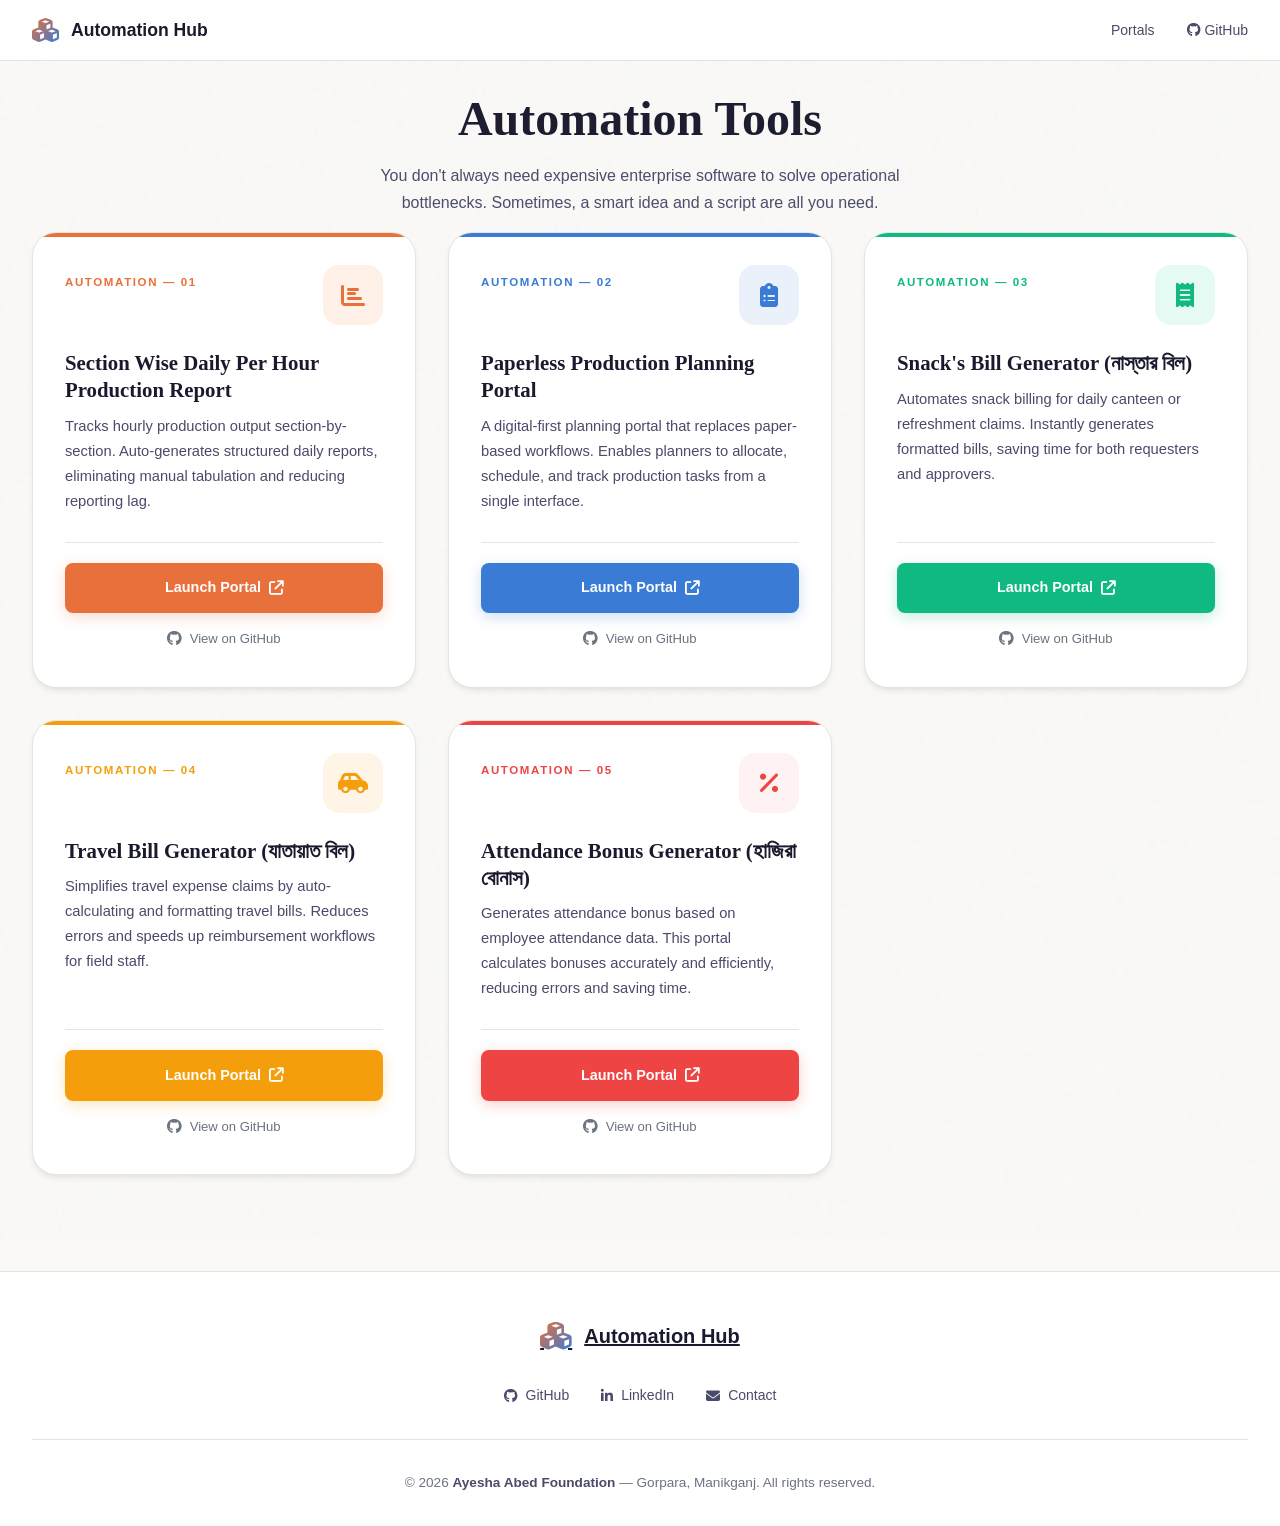
==== commit 5b798f40: "Fix Portal Load Issue" ====
--- a/index.html
+++ b/index.html
@@ -1,261 +1,262 @@
 <!DOCTYPE html>
 <html lang="en">
 
-<head>
-<meta charset="UTF-8" />
-<meta name="viewport" content="width=device-width, initial-scale=1.0" />
-<title>Automation Hub – AAF Gorpara</title>
-<meta name="description"
-  content="Centralized portal for AAF Gorpara automation tools. Streamline operations with Google Apps Script powered solutions for production tracking, planning, billing, and attendance management." />
-<meta name="keywords"
-  content="automation, AAF Gorpara, Google Apps Script, production planning, attendance bonus, travel bill, snacks bill, efficiency tools" />
-<meta name="author" content="Bashir" />
-<meta name="robots" content="index, follow" />
-
-<!-- Open Graph Meta Tags -->
-<meta property="og:title" content="Automation Hub – AAF Gorpara" />
-<meta property="og:description"
-  content="Centralized portal for AAF Gorpara automation tools. Streamline operations with Google Apps Script powered solutions." />
-<meta property="og:type" content="website" />
-<meta property="og:url" content="https://github.com/bashir-CSE/Gorpara-Automation-Portals" />
-<meta property="og:image" content="https://via.placeholder.com/1200x630/3a7bd5/ffffff?text=AAF+Automation+Hub" />
-<meta property="og:site_name" content="AAF Gorpara Automation Hub" />
-
-<!-- Twitter Card Meta Tags -->
-<meta name="twitter:card" content="summary_large_image" />
-<meta name="twitter:title" content="Automation Hub – AAF Gorpara" />
-<meta name="twitter:description" content="Centralized portal for AAF Gorpara automation tools" />
-<meta name="twitter:image" content="https://via.placeholder.com/1200x630/3a7bd5/ffffff?text=AAF+Automation+Hub" />
-
-<link rel="preconnect" href="https://fonts.googleapis.com" />
-<link
-  href="https://fonts.googleapis.com/css2?family=Playfair+Display:wght@700;800&family=DM+Sans:wght@300;400;500;600&display=swap"
-  rel="stylesheet" />
-<link rel="stylesheet" href="https://cdnjs.cloudflare.com/ajax/libs/font-awesome/6.5.0/css/all.min.css" />
-<link rel="stylesheet" href="styles.css" />
-
-</head>
-
-<body>
-
-  <!-- Loading Overlay -->
-  <div id="loading-overlay">
-    <div class="loader"></div>
-  </div>
-
-  <!-- Error Notification -->
-  <div id="error-notification">
-    <i class="fas fa-exclamation-circle"></i>
-    <span id="error-message">Failed to load resources</span>
-  </div>
-
-  <!-- Navigation -->
-  <nav class="navbar" role="navigation" aria-label="Main navigation">
-    <div class="nav-container">
-      <a href="#" class="nav-brand" aria-label="AAF Gorpara Automation Hub Home">
-        <i class="fas fa-cubes"></i>
-        <span>Automation Hub</span>
-      </a>
-      <div class="nav-links" id="nav-links">
-        <a href="#portals">Portals</a>
-        <a href="https://github.com/bashir-CSE" target="_blank" rel="noopener noreferrer">
-          <i class="fab fa-github"></i> GitHub
+  <head>
+    <meta charset="UTF-8" />
+    <meta name="viewport" content="width=device-width, initial-scale=1.0" />
+    <title>Automation Hub – AAF Gorpara</title>
+    <meta name="description"
+undefinedcontent="Centralized portal for AAF Gorpara automation tools. Streamline operations with Google Apps Script powered solutions for production tracking, planning, billing, and attendance management." />
+    <meta name="keywords"
+undefinedcontent="automation, AAF Gorpara, Google Apps Script, production planning, attendance bonus, travel bill, snacks bill, efficiency tools" />
+    <meta name="author" content="Bashir" />
+    <meta name="robots" content="index, follow" />
+
+    <!-- Open Graph Meta Tags -->
+    <meta property="og:title" content="Automation Hub – AAF Gorpara" />
+    <meta property="og:description"
+undefinedcontent="Centralized portal for AAF Gorpara automation tools. Streamline operations with Google Apps Script powered solutions." />
+    <meta property="og:type" content="website" />
+    <meta property="og:url" content="https://github.com/bashir-CSE/Gorpara-Automation-Portals" />
+    <meta property="og:image" content="https://via.placeholder.com/1200x630/3a7bd5/ffffff?text=AAF+Automation+Hub" />
+    <meta property="og:site_name" content="AAF Gorpara Automation Hub" />
+
+    <!-- Twitter Card Meta Tags -->
+    <meta name="twitter:card" content="summary_large_image" />
+    <meta name="twitter:title" content="Automation Hub – AAF Gorpara" />
+    <meta name="twitter:description" content="Centralized portal for AAF Gorpara automation tools" />
+    <meta name="twitter:image" content="https://via.placeholder.com/1200x630/3a7bd5/ffffff?text=AAF+Automation+Hub" />
+
+    <link rel="preconnect" href="https://fonts.googleapis.com" />
+    <link
+undefinedhref="https://fonts.googleapis.com/css2?family=Playfair+Display:wght@700;800&family=DM+Sans:wght@300;400;500;600&display=swap" rel="stylesheet" />
+    <link rel="stylesheet" href="https://cdnjs.cloudflare.com/ajax/libs/font-awesome/6.5.0/css/all.min.css" />
+    <link rel="stylesheet" href="styles.css" />
+
+  </head>
+
+  <body>
+
+    <!-- Loading Overlay -->
+    <div id="loading-overlay">
+      <div class="loader"></div>
+    </div>
+
+    <!-- Error Notification -->
+    <div id="error-notification">
+      <i class="fas fa-exclamation-circle"></i>
+      <span id="error-message">Failed to load resources</span>
+    </div>
+
+    <!-- Navigation -->
+    <nav class="navbar" role="navigation" aria-label="Main navigation">
+      <div class="nav-container">
+        <a href="#" class="nav-brand" aria-label="AAF Gorpara Automation Hub Home">
+          <i class="fas fa-cubes"></i>
+          <span>Automation Hub</span>
         </a>
+        <div class="nav-links" id="nav-links">
+          <a href="#portals">Portals</a>
+          <a href="https://github.com/bashir-CSE" target="_blank" rel="noopener noreferrer">
+            <i class="fab fa-github"></i> GitHub
+          </a>
+        </div>
+        <button class="nav-toggle" id="nav-toggle" aria-label="Toggle navigation" aria-expanded="false"
+undefinedaria-controls="nav-links">
+          <span class="nav-toggle-bar"></span>
+          <span class="nav-toggle-bar"></span>
+          <span class="nav-toggle-bar"></span>
+        </button>
       </div>
-      <button class="nav-toggle" id="nav-toggle" aria-label="Toggle navigation" aria-expanded="false" aria-controls="nav-links">
-        <span class="nav-toggle-bar"></span>
-        <span class="nav-toggle-bar"></span>
-        <span class="nav-toggle-bar"></span>
-      </button>
-    </div>
-  </nav>
-
-  <!-- ═══════════ CARDS ═══════════ -->
-  <main>
-    <section class="cards-section" id="portals">
-      <div class="container">
-        <!-- Section Header -->
-        <div class="section-header">
-          <span class="section-eyebrow">AAF · Gorpara</span>
-          <h2 class="section-title">Automation Tools</h2>
-          <p class="section-subtitle">
-            You don't always need expensive enterprise software to solve operational bottlenecks.
-            Sometimes, a smart idea and a script are all you need.
+    </nav>
+
+    <!-- ═══════════ CARDS ═══════════ -->
+    <main>
+      <section class="cards-section" id="portals">
+        <div class="container">
+          <!-- Section Header -->
+          <div class="section-header">
+            <h2 class="section-title">Automation Tools</h2>
+            <p class="section-subtitle">
+              You don't always need expensive enterprise software to solve operational bottlenecks.
+              Sometimes, a smart idea and a script are all you need.
+            </p>
+          </div>
+
+          <!-- Cards Grid -->
+          <div class="cards-grid">
+
+            <!-- Card 1 -->
+            <article class="auto-card card-1 fade-up delay-1" aria-labelledby="card-1-title">
+              <div class="card-header">
+                <span class="card-number">Automation — 01</span>
+                <div class="card-icon-wrap icon-1" aria-hidden="true">
+                  <i class="fa-solid fa-chart-bar"></i>
+                </div>
+              </div>
+              <div class="card-body">
+                <h3 class="card-title" id="card-1-title">Section Wise Daily Per Hour Production Report</h3>
+                <p class="card-desc">Tracks hourly production output section-by-section. Auto-generates
+                  structured daily reports, eliminating manual tabulation and reducing reporting lag.</p>
+              </div>
+              <div class="card-footer">
+                <a
+href="https://script.google.com/a/macros/brac.net/s/AKfycbxp3LXb9Zcs4fl_i6-KyRB8mXF5Xm_dsKgz5f5C9MaLoK5KP5KIzDy3-sHQRNi_UZTMPg/exec" target="_blank"
+rel="noopener noreferrer" class="btn-launch btn-1">
+                  <span>Launch Portal</span>
+                  <i class="fa-solid fa-arrow-up-right-from-square"></i>
+                </a>
+                <a href="https://github.com/bashir-CSE/Section-Wise-Daily-Per-Hour-Production-Report---AAF"
+target="_blank" rel="noopener noreferrer" class="btn-repo">
+                  <i class="fa-brands fa-github"></i> View on GitHub
+                </a>
+              </div>
+            </article>
+
+            <!-- Card 2 -->
+            <article class="auto-card card-2 fade-up delay-2" aria-labelledby="card-2-title">
+              <div class="card-header">
+                <span class="card-number">Automation — 02</span>
+                <div class="card-icon-wrap icon-2" aria-hidden="true">
+                  <i class="fa-solid fa-clipboard-list"></i>
+                </div>
+              </div>
+              <div class="card-body">
+                <h3 class="card-title" id="card-2-title">Paperless Production Planning Portal</h3>
+                <p class="card-desc">A digital-first planning portal that replaces paper-based workflows.
+                  Enables planners to allocate, schedule, and track production tasks from a single interface.
+                </p>
+              </div>
+              <div class="card-footer">
+                <a
+href="https://script.google.com/macros/s/AKfycbwrXmZSX4KyUq3JNnaZu_D5VaFGrvZNQUEom-axTn1T7uaZXw-6LSq171KWMYG21q2b/exec" target="_blank"
+rel="noopener noreferrer" class="btn-launch btn-2">
+                  <span>Launch Portal</span>
+                  <i class="fa-solid fa-arrow-up-right-from-square"></i>
+                </a>
+                <a href="https://github.com/bashir-CSE/Production-Planner-AAF-Gorpara" target="_blank"
+rel="noopener noreferrer" class="btn-repo">
+                  <i class="fa-brands fa-github"></i> View on GitHub
+                </a>
+              </div>
+            </article>
+
+            <!-- Card 3 -->
+            <article class="auto-card card-3 fade-up delay-3" aria-labelledby="card-3-title">
+              <div class="card-header">
+                <span class="card-number">Automation — 03</span>
+                <div class="card-icon-wrap icon-3" aria-hidden="true">
+                  <i class="fa-solid fa-receipt"></i>
+                </div>
+              </div>
+              <div class="card-body">
+                <h3 class="card-title" id="card-3-title">Snack's Bill Generator (নাস্তার বিল)</h3>
+                <p class="card-desc">Automates snack billing for daily canteen or refreshment claims. Instantly
+                  generates formatted bills, saving time for both requesters and approvers.</p>
+              </div>
+              <div class="card-footer">
+                <a href="https://script.google.com/a/macros/brac.net/s/AKfycbyWQmY8zlVSarYIEpRdgk0F8E09VQjWd_e3NJMr4sfu75TJXw_QOYmOoiU4hx6-YtbM/exec" target="_blank"
+rel="noopener noreferrer" class="btn-launch btn-3">
+                  <span>Launch Portal</span>
+                  <i class="fa-solid fa-arrow-up-right-from-square"></i>
+                </a>
+
+                <a href="https://github.com/bashir-CSE/Snack-s-Bill-Generator-for-Gorpara" target="_blank"
+  rel="noopener noreferrer" class="btn-repo">
+                  <i class="fa-brands fa-github"></i> View on GitHub
+                </a>
+              </div>
+            </article>
+
+            <!-- Card 4 -->
+            <article class="auto-card card-4 fade-up delay-4" aria-labelledby="card-4-title">
+              <div class="card-header">
+                <span class="card-number">Automation — 04</span>
+                <div class="card-icon-wrap icon-4" aria-hidden="true">
+                  <i class="fa-solid fa-car-side"></i>
+                </div>
+              </div>
+              <div class="card-body">
+                <h3 class="card-title" id="card-4-title">Travel Bill Generator (যাতায়াত বিল)</h3>
+                <p class="card-desc">Simplifies travel expense claims by auto-calculating and formatting travel
+                  bills. Reduces errors and speeds up reimbursement workflows for field staff.</p>
+              </div>
+              <div class="card-footer">
+                <a
+undefinedhref="https://script.google.com/macros/s/AKfycbyS8zJyywJ4ipm_7X_3RZVYi2JR4712xgJOFIccU-T8QfVAx0SdlCsBlodkSFYa3i11/exec" target="_blank"
+undefinedrel="noopener noreferrer" class="btn-launch btn-4">
+                  <span>Launch Portal</span>
+                  <i class="fa-solid fa-arrow-up-right-from-square"></i>
+                </a>
+                <a href="https://github.com/bashir-CSE/AAF-Travell-bill-generator/tree/main" target="_blank"
+undefinedrel="noopener noreferrer" class="btn-repo">
+                  <i class="fa-brands fa-github"></i> View on GitHub
+                </a>
+              </div>
+            </article>
+
+            <!-- Card 5 -->
+            <article class="auto-card card-5 fade-up delay-5" aria-labelledby="card-5-title">
+              <div class="card-header">
+                <span class="card-number">Automation — 05</span>
+                <div class="card-icon-wrap icon-5" aria-hidden="true">
+                  <i class="fa-solid fa-percentage"></i>
+                </div>
+              </div>
+              <div class="card-body">
+                <h3 class="card-title" id="card-5-title">Attendance Bonus Generator (হাজিরা বোনাস)</h3>
+                <p class="card-desc">Generates attendance bonus based on employee attendance data. This portal
+                  calculates bonuses accurately and efficiently, reducing errors and saving time.</p>
+              </div>
+              <div class="card-footer">
+                <a
+undefinedhref="https://script.google.com/macros/s/AKfycbwR0CSqmEOKE_mQB5QuVq96guzoCjWnn0JkU-Y83iHWvrdNLXpg6S1AnvQqMh_h3weKKA/exec" target="_blank"
+undefinedrel="noopener noreferrer" class="btn-launch btn-5">
+                  <span>Launch Portal</span>
+                  <i class="fa-solid fa-arrow-up-right-from-square"></i>
+                </a>
+                <a href="https://github.com/bashir-CSE/AAF-Attendance-Bonus-Generator" target="_blank"
+undefinedrel="noopener noreferrer" class="btn-repo">
+                  <i class="fa-brands fa-github"></i> View on GitHub
+                </a>
+              </div>
+            </article>
+
+          </div><!-- /cards-grid -->
+        </div>
+      </section>
+    </main>
+
+    <!-- ═══════════ FOOTER ═══════════ -->
+    <footer class="site-footer">
+      <div class="footer-container">
+
+        <a href="#" class="footer-brand" aria-label="AAF Gorpara Automation Hub">
+          <i class="fas fa-cubes"></i>
+          <span>Automation Hub</span>
+        </a>
+
+        <div class="footer-links">
+          <a href="https://github.com/bashir-CSE" target="_blank" rel="noopener noreferrer">
+            <i class="fab fa-github"></i> GitHub
+          </a>
+          <a href="https://www.linkedin.com/in/bashir-6923131b0/" target="_blank" rel="noopener noreferrer">
+            <i class="fab fa-linkedin-in"></i> LinkedIn
+          </a>
+          <a href="mailto:babashir8811@gmail.com">
+            <i class="fas fa-envelope"></i> Contact
+          </a>
+        </div>
+        <div class="footer-bottom">
+          <p class="footer-org">
+            &copy; 2026 <strong>Ayesha Abed Foundation</strong> — Gorpara, Manikganj. All rights reserved.
           </p>
         </div>
-
-        <!-- Cards Grid -->
-        <div class="cards-grid">
-
-          <!-- Card 1 -->
-          <article class="auto-card card-1 fade-up delay-1" aria-labelledby="card-1-title">
-            <div class="card-header">
-              <span class="card-number">Automation — 01</span>
-              <div class="card-icon-wrap icon-1" aria-hidden="true">
-                <i class="fa-solid fa-chart-bar"></i>
-              </div>
-            </div>
-            <div class="card-body">
-              <h3 class="card-title" id="card-1-title">Section Wise Daily Per Hour Production Report</h3>
-              <p class="card-desc">Tracks hourly production output section-by-section. Auto-generates
-                structured daily reports, eliminating manual tabulation and reducing reporting lag.</p>
-            </div>
-            <div class="card-footer">
-              <a href="https://script.google.com/a/macros/brac.net/s/AKfycbxp3LXb9Zcs4fl_i6-KyRB8mXF5Xm_dsKgz5f5C9MaLoK5KP5KIzDy3-sHQRNi_UZTMPg/exec"
-                target="_blank" rel="noopener noreferrer" class="btn-launch btn-1">
-                <span>Launch Portal</span>
-                <i class="fa-solid fa-arrow-up-right-from-square"></i>
-              </a>
-              <a href="https://github.com/bashir-CSE/Section-Wise-Daily-Per-Hour-Production-Report---AAF"
-                target="_blank" rel="noopener noreferrer" class="btn-repo">
-                <i class="fa-brands fa-github"></i> View on GitHub
-              </a>
-            </div>
-          </article>
-
-          <!-- Card 2 -->
-          <article class="auto-card card-2 fade-up delay-2" aria-labelledby="card-2-title">
-            <div class="card-header">
-              <span class="card-number">Automation — 02</span>
-              <div class="card-icon-wrap icon-2" aria-hidden="true">
-                <i class="fa-solid fa-clipboard-list"></i>
-              </div>
-            </div>
-            <div class="card-body">
-              <h3 class="card-title" id="card-2-title">Paperless Production Planning Portal</h3>
-              <p class="card-desc">A digital-first planning portal that replaces paper-based workflows.
-                Enables planners to allocate, schedule, and track production tasks from a single interface.
-              </p>
-            </div>
-            <div class="card-footer">
-              <a href="https://script.google.com/macros/s/AKfycbwrXmZSX4KyUq3JNnaZu_D5VaFGrvZNQUEom-axTn1T7uaZXw-6LSq171KWMYG21q2b/exec"
-                target="_blank" rel="noopener noreferrer" class="btn-launch btn-2">
-                <span>Launch Portal</span>
-                <i class="fa-solid fa-arrow-up-right-from-square"></i>
-              </a>
-              <a href="https://github.com/bashir-CSE/Production-Planner-AAF-Gorpara" target="_blank"
-                rel="noopener noreferrer" class="btn-repo">
-                <i class="fa-brands fa-github"></i> View on GitHub
-              </a>
-            </div>
-          </article>
-
-          <!-- Card 3 -->
-          <article class="auto-card card-3 fade-up delay-3" aria-labelledby="card-3-title">
-            <div class="card-header">
-              <span class="card-number">Automation — 03</span>
-              <div class="card-icon-wrap icon-3" aria-hidden="true">
-                <i class="fa-solid fa-receipt"></i>
-              </div>
-            </div>
-            <div class="card-body">
-              <h3 class="card-title" id="card-3-title">Snack's Bill Generator (নাস্তার বিল)</h3>
-              <p class="card-desc">Automates snack billing for daily canteen or refreshment claims. Instantly
-                generates formatted bills, saving time for both requesters and approvers.</p>
-            </div>
-            <div class="card-footer">
-              <a href="https://script.google.com/macros/s/AKfycbyG2oRvUuFLR33ObzAdS3Asv0W1rrruvfMpZpgyJ2msxgBynnq-oTkT-8gjhzab0JBjgQ/exec"
-                target="_blank" rel="noopener noreferrer" class="btn-launch btn-3">
-                <span>Launch Portal</span>
-                <i class="fa-solid fa-arrow-up-right-from-square"></i>
-              </a>
-
-              <!-- https://script.google.com/a/macros/brac.net/s/AKfycbyWQmY8zlVSarYIEpRdgk0F8E09VQjWd_e3NJMr4sfu75TJXw_QOYmOoiU4hx6-YtbM/exec -->
-
-              <a href="https://github.com/bashir-CSE/Snack-s-Bill-Generator-for-Gorpara" target="_blank"
-                rel="noopener noreferrer" class="btn-repo">
-                <i class="fa-brands fa-github"></i> View on GitHub
-              </a>
-            </div>
-          </article>
-
-          <!-- Card 4 -->
-          <article class="auto-card card-4 fade-up delay-4" aria-labelledby="card-4-title">
-            <div class="card-header">
-              <span class="card-number">Automation — 04</span>
-              <div class="card-icon-wrap icon-4" aria-hidden="true">
-                <i class="fa-solid fa-car-side"></i>
-              </div>
-            </div>
-            <div class="card-body">
-              <h3 class="card-title" id="card-4-title">Travel Bill Generator (যাতায়াত বিল)</h3>
-              <p class="card-desc">Simplifies travel expense claims by auto-calculating and formatting travel
-                bills. Reduces errors and speeds up reimbursement workflows for field staff.</p>
-            </div>
-            <div class="card-footer">
-              <a href="https://script.google.com/macros/s/AKfycbyS8zJyywJ4ipm_7X_3RZVYi2JR4712xgJOFIccU-T8QfVAx0SdlCsBlodkSFYa3i11/exec"
-                target="_blank" rel="noopener noreferrer" class="btn-launch btn-4">
-                <span>Launch Portal</span>
-                <i class="fa-solid fa-arrow-up-right-from-square"></i>
-              </a>
-              <a href="https://github.com/bashir-CSE/AAF-Travell-bill-generator/tree/main" target="_blank"
-                rel="noopener noreferrer" class="btn-repo">
-                <i class="fa-brands fa-github"></i> View on GitHub
-              </a>
-            </div>
-          </article>
-
-          <!-- Card 5 -->
-          <article class="auto-card card-5 fade-up delay-5" aria-labelledby="card-5-title">
-            <div class="card-header">
-              <span class="card-number">Automation — 05</span>
-              <div class="card-icon-wrap icon-5" aria-hidden="true">
-                <i class="fa-solid fa-percentage"></i>
-              </div>
-            </div>
-            <div class="card-body">
-              <h3 class="card-title" id="card-5-title">Attendance Bonus Generator (হাজিরা বোনাস)</h3>
-              <p class="card-desc">Generates attendance bonus based on employee attendance data. This portal
-                calculates bonuses accurately and efficiently, reducing errors and saving time.</p>
-            </div>
-            <div class="card-footer">
-              <a href="https://script.google.com/macros/s/AKfycbwR0CSqmEOKE_mQB5QuVq96guzoCjWnn0JkU-Y83iHWvrdNLXpg6S1AnvQqMh_h3weKKA/exec"
-                target="_blank" rel="noopener noreferrer" class="btn-launch btn-5">
-                <span>Launch Portal</span>
-                <i class="fa-solid fa-arrow-up-right-from-square"></i>
-              </a>
-              <a href="https://github.com/bashir-CSE/AAF-Attendance-Bonus-Generator" target="_blank"
-                rel="noopener noreferrer" class="btn-repo">
-                <i class="fa-brands fa-github"></i> View on GitHub
-              </a>
-            </div>
-          </article>
-
-        </div><!-- /cards-grid -->
       </div>
-    </section>
-  </main>
-
-  <!-- ═══════════ FOOTER ═══════════ -->
-  <footer class="site-footer">
-    <div class="footer-container">
-
-      <a href="#" class="footer-brand" aria-label="AAF Gorpara Automation Hub">
-        <i class="fas fa-cubes"></i>
-        <span>Automation Hub</span>
-      </a>
-
-      <div class="footer-links">
-        <a href="https://github.com/bashir-CSE" target="_blank" rel="noopener noreferrer">
-          <i class="fab fa-github"></i> GitHub
-        </a>
-        <a href="https://www.linkedin.com/in/bashir-6923131b0/" target="_blank" rel="noopener noreferrer">
-          <i class="fab fa-linkedin-in"></i> LinkedIn
-        </a>
-        <a href="mailto:babashir8811@gmail.com">
-          <i class="fas fa-envelope"></i> Contact
-        </a>
-      </div>
-      <div class="footer-bottom">
-        <p class="footer-org">
-          &copy; 2026 <strong>Ayesha Abed Foundation</strong> — Gorpara, Manikganj. All rights reserved.
-        </p>
-      </div>
-    </div>
-  </footer>
-
-  <!-- Structured Data -->
-  <script type="application/ld+json">
+    </footer>
+
+    <!-- Structured Data -->
+    <script type="application/ld+json">
   {
     "@context": "https://schema.org",
     "@type": "WebApplication",
@@ -288,7 +289,7 @@
   }
   </script>
 
-  <script src="script.js"></script>
-</body>
+    <script src="script.js"></script>
+  </body>
 
 </html>
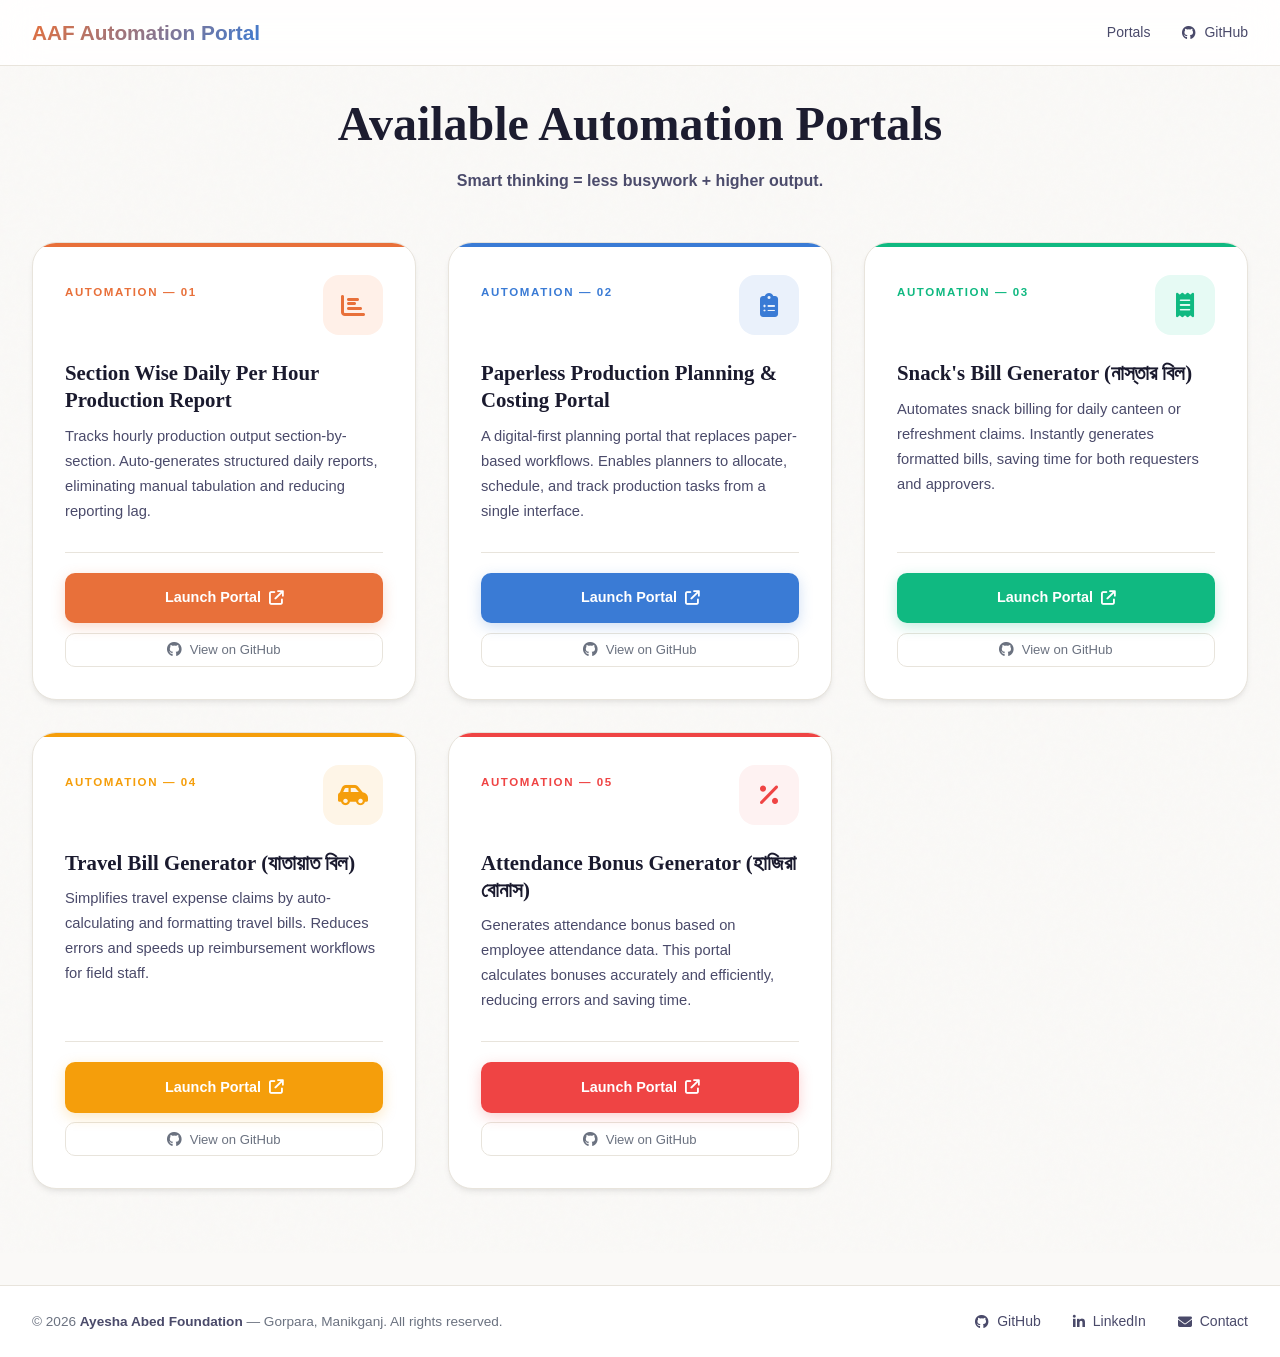
==== commit e7ebea92: "Redesign UI: light theme, JSON-driven cards, single-line footer" ====
--- a/index.html
+++ b/index.html
@@ -36,7 +36,6 @@
   </head>
 
   <body>
-
     <!-- Loading Overlay -->
     <div id="loading-overlay">
       <div class="loader"></div>
@@ -52,8 +51,7 @@
     <nav class="navbar" role="navigation" aria-label="Main navigation">
       <div class="nav-container">
         <a href="#" class="nav-brand" aria-label="AAF Gorpara Automation Hub Home">
-          <i class="fas fa-cubes"></i>
-          <span>Automation Hub</span>
+          <span class="nav-text">AAF Automation Portal</span>
         </a>
         <div class="nav-links" id="nav-links">
           <a href="#portals">Portals</a>
@@ -76,153 +74,15 @@
         <div class="container">
           <!-- Section Header -->
           <div class="section-header">
-            <h2 class="section-title">Automation Tools</h2>
+            <h2 class="section-title">Available Automation Portals</h2>
             <p class="section-subtitle">
-              You don't always need expensive enterprise software to solve operational bottlenecks.
-              Sometimes, a smart idea and a script are all you need.
+              Smart thinking = less busywork + higher output.
             </p>
           </div>
 
-          <!-- Cards Grid -->
-          <div class="cards-grid">
-
-            <!-- Card 1 -->
-            <article class="auto-card card-1 fade-up delay-1" aria-labelledby="card-1-title">
-              <div class="card-header">
-                <span class="card-number">Automation — 01</span>
-                <div class="card-icon-wrap icon-1" aria-hidden="true">
-                  <i class="fa-solid fa-chart-bar"></i>
-                </div>
-              </div>
-              <div class="card-body">
-                <h3 class="card-title" id="card-1-title">Section Wise Daily Per Hour Production Report</h3>
-                <p class="card-desc">Tracks hourly production output section-by-section. Auto-generates
-                  structured daily reports, eliminating manual tabulation and reducing reporting lag.</p>
-              </div>
-              <div class="card-footer">
-                <a
-href="https://script.google.com/a/macros/brac.net/s/AKfycbxp3LXb9Zcs4fl_i6-KyRB8mXF5Xm_dsKgz5f5C9MaLoK5KP5KIzDy3-sHQRNi_UZTMPg/exec" target="_blank"
-rel="noopener noreferrer" class="btn-launch btn-1">
-                  <span>Launch Portal</span>
-                  <i class="fa-solid fa-arrow-up-right-from-square"></i>
-                </a>
-                <a href="https://github.com/bashir-CSE/Section-Wise-Daily-Per-Hour-Production-Report---AAF"
-target="_blank" rel="noopener noreferrer" class="btn-repo">
-                  <i class="fa-brands fa-github"></i> View on GitHub
-                </a>
-              </div>
-            </article>
-
-            <!-- Card 2 -->
-            <article class="auto-card card-2 fade-up delay-2" aria-labelledby="card-2-title">
-              <div class="card-header">
-                <span class="card-number">Automation — 02</span>
-                <div class="card-icon-wrap icon-2" aria-hidden="true">
-                  <i class="fa-solid fa-clipboard-list"></i>
-                </div>
-              </div>
-              <div class="card-body">
-                <h3 class="card-title" id="card-2-title">Paperless Production Planning Portal</h3>
-                <p class="card-desc">A digital-first planning portal that replaces paper-based workflows.
-                  Enables planners to allocate, schedule, and track production tasks from a single interface.
-                </p>
-              </div>
-              <div class="card-footer">
-                <a
-href="https://script.google.com/macros/s/AKfycbwrXmZSX4KyUq3JNnaZu_D5VaFGrvZNQUEom-axTn1T7uaZXw-6LSq171KWMYG21q2b/exec" target="_blank"
-rel="noopener noreferrer" class="btn-launch btn-2">
-                  <span>Launch Portal</span>
-                  <i class="fa-solid fa-arrow-up-right-from-square"></i>
-                </a>
-                <a href="https://github.com/bashir-CSE/Production-Planner-AAF-Gorpara" target="_blank"
-rel="noopener noreferrer" class="btn-repo">
-                  <i class="fa-brands fa-github"></i> View on GitHub
-                </a>
-              </div>
-            </article>
-
-            <!-- Card 3 -->
-            <article class="auto-card card-3 fade-up delay-3" aria-labelledby="card-3-title">
-              <div class="card-header">
-                <span class="card-number">Automation — 03</span>
-                <div class="card-icon-wrap icon-3" aria-hidden="true">
-                  <i class="fa-solid fa-receipt"></i>
-                </div>
-              </div>
-              <div class="card-body">
-                <h3 class="card-title" id="card-3-title">Snack's Bill Generator (নাস্তার বিল)</h3>
-                <p class="card-desc">Automates snack billing for daily canteen or refreshment claims. Instantly
-                  generates formatted bills, saving time for both requesters and approvers.</p>
-              </div>
-              <div class="card-footer">
-                <a href="https://script.google.com/a/macros/brac.net/s/AKfycbyWQmY8zlVSarYIEpRdgk0F8E09VQjWd_e3NJMr4sfu75TJXw_QOYmOoiU4hx6-YtbM/exec" target="_blank"
-rel="noopener noreferrer" class="btn-launch btn-3">
-                  <span>Launch Portal</span>
-                  <i class="fa-solid fa-arrow-up-right-from-square"></i>
-                </a>
-
-                <a href="https://github.com/bashir-CSE/Snack-s-Bill-Generator-for-Gorpara" target="_blank"
-  rel="noopener noreferrer" class="btn-repo">
-                  <i class="fa-brands fa-github"></i> View on GitHub
-                </a>
-              </div>
-            </article>
-
-            <!-- Card 4 -->
-            <article class="auto-card card-4 fade-up delay-4" aria-labelledby="card-4-title">
-              <div class="card-header">
-                <span class="card-number">Automation — 04</span>
-                <div class="card-icon-wrap icon-4" aria-hidden="true">
-                  <i class="fa-solid fa-car-side"></i>
-                </div>
-              </div>
-              <div class="card-body">
-                <h3 class="card-title" id="card-4-title">Travel Bill Generator (যাতায়াত বিল)</h3>
-                <p class="card-desc">Simplifies travel expense claims by auto-calculating and formatting travel
-                  bills. Reduces errors and speeds up reimbursement workflows for field staff.</p>
-              </div>
-              <div class="card-footer">
-                <a
-undefinedhref="https://script.google.com/macros/s/AKfycbyS8zJyywJ4ipm_7X_3RZVYi2JR4712xgJOFIccU-T8QfVAx0SdlCsBlodkSFYa3i11/exec" target="_blank"
-undefinedrel="noopener noreferrer" class="btn-launch btn-4">
-                  <span>Launch Portal</span>
-                  <i class="fa-solid fa-arrow-up-right-from-square"></i>
-                </a>
-                <a href="https://github.com/bashir-CSE/AAF-Travell-bill-generator/tree/main" target="_blank"
-undefinedrel="noopener noreferrer" class="btn-repo">
-                  <i class="fa-brands fa-github"></i> View on GitHub
-                </a>
-              </div>
-            </article>
-
-            <!-- Card 5 -->
-            <article class="auto-card card-5 fade-up delay-5" aria-labelledby="card-5-title">
-              <div class="card-header">
-                <span class="card-number">Automation — 05</span>
-                <div class="card-icon-wrap icon-5" aria-hidden="true">
-                  <i class="fa-solid fa-percentage"></i>
-                </div>
-              </div>
-              <div class="card-body">
-                <h3 class="card-title" id="card-5-title">Attendance Bonus Generator (হাজিরা বোনাস)</h3>
-                <p class="card-desc">Generates attendance bonus based on employee attendance data. This portal
-                  calculates bonuses accurately and efficiently, reducing errors and saving time.</p>
-              </div>
-              <div class="card-footer">
-                <a
-undefinedhref="https://script.google.com/macros/s/AKfycbwR0CSqmEOKE_mQB5QuVq96guzoCjWnn0JkU-Y83iHWvrdNLXpg6S1AnvQqMh_h3weKKA/exec" target="_blank"
-undefinedrel="noopener noreferrer" class="btn-launch btn-5">
-                  <span>Launch Portal</span>
-                  <i class="fa-solid fa-arrow-up-right-from-square"></i>
-                </a>
-                <a href="https://github.com/bashir-CSE/AAF-Attendance-Bonus-Generator" target="_blank"
-undefinedrel="noopener noreferrer" class="btn-repo">
-                  <i class="fa-brands fa-github"></i> View on GitHub
-                </a>
-              </div>
-            </article>
-
-          </div><!-- /cards-grid -->
+          <!-- Cards Grid (populated dynamically from portals.json) -->
+          <div class="cards-grid" id="cards-grid">
+          </div>
         </div>
       </section>
     </main>
@@ -230,27 +90,23 @@
     <!-- ═══════════ FOOTER ═══════════ -->
     <footer class="site-footer">
       <div class="footer-container">
-
-        <a href="#" class="footer-brand" aria-label="AAF Gorpara Automation Hub">
-          <i class="fas fa-cubes"></i>
-          <span>Automation Hub</span>
-        </a>
-
-        <div class="footer-links">
-          <a href="https://github.com/bashir-CSE" target="_blank" rel="noopener noreferrer">
-            <i class="fab fa-github"></i> GitHub
-          </a>
-          <a href="https://www.linkedin.com/in/bashir-6923131b0/" target="_blank" rel="noopener noreferrer">
-            <i class="fab fa-linkedin-in"></i> LinkedIn
-          </a>
-          <a href="mailto:babashir8811@gmail.com">
-            <i class="fas fa-envelope"></i> Contact
-          </a>
-        </div>
-        <div class="footer-bottom">
+        <div class="footer-left">
           <p class="footer-org">
             &copy; 2026 <strong>Ayesha Abed Foundation</strong> — Gorpara, Manikganj. All rights reserved.
           </p>
+        </div>
+        <div class="footer-right">
+          <div class="footer-links">
+            <a href="https://github.com/bashir-CSE" target="_blank" rel="noopener noreferrer">
+              <i class="fab fa-github"></i> GitHub
+            </a>
+            <a href="https://www.linkedin.com/in/bashir-6923131b0/" target="_blank" rel="noopener noreferrer">
+              <i class="fab fa-linkedin-in"></i> LinkedIn
+            </a>
+            <a href="mailto:babashir8811@gmail.com">
+              <i class="fas fa-envelope"></i> Contact
+            </a>
+          </div>
         </div>
       </div>
     </footer>
--- a/styles.css
+++ b/styles.css
@@ -1,824 +1,849 @@
-/* ─── AAF Gorpara Automation Hub - Light Modern Redesign ─── */
+/* ─── AAF Gorpara Automation Hub - Light Modern Design ─── */
 
 /* ─── CSS Variables ─── */
 :root {
-	--bg-primary: #faf9f7;
-	--bg-secondary: #ffffff;
-	--bg-card: #ffffff;
-	--text-primary: #1a1a2e;
-	--text-secondary: #4a4a6a;
-	--text-muted: #6b7280;
-	--accent-1: #e8703a;
-	--accent-1-soft: #fff0e8;
-	--accent-2: #3a7bd5;
-	--accent-2-soft: #eaf1fb;
-	--accent-3: #10b981;
-	--accent-3-soft: #e6faf4;
-	--accent-4: #f59e0b;
-	--accent-4-soft: #fef5e7;
-	--accent-5: #ef4444;
-	--accent-5-soft: #fef2f2;
-	--border: #e8e4dc;
-	--border-hover: #d4d0c8;
-	--shadow-sm: 0 1px 2px 0 rgba(0, 0, 0, 0.05);
-	--shadow: 0 4px 6px -1px rgba(0, 0, 0, 0.07), 0 2px 4px -2px rgba(0, 0, 0, 0.05);
-	--shadow-lg: 0 20px 25px -5px rgba(0, 0, 0, 0.08), 0 8px 10px -6px rgba(0, 0, 0, 0.05);
-	--radius-sm: 8px;
-	--radius: 16px;
-	--radius-lg: 24px;
-	--transition: all 0.3s cubic-bezier(0.4, 0, 0.2, 1);
+  --bg-primary: #faf9f7;
+  --bg-secondary: #ffffff;
+  --bg-card: #ffffff;
+  --bg-card-hover: #fefefe;
+  --text-primary: #1a1a2e;
+  --text-secondary: #4a4a6a;
+  --text-muted: #6b7280;
+  --accent-1: #e8703a;
+  --accent-1-soft: #fff0e8;
+  --accent-2: #3a7bd5;
+  --accent-2-soft: #eaf1fb;
+  --accent-3: #10b981;
+  --accent-3-soft: #e6faf4;
+  --accent-4: #f59e0b;
+  --accent-4-soft: #fef5e7;
+  --accent-5: #ef4444;
+  --accent-5-soft: #fef2f2;
+  --border: #e8e4dc;
+  --border-hover: #d4d0c8;
+  --shadow-sm: 0 1px 2px 0 rgba(0, 0, 0, 0.05);
+  --shadow: 0 4px 6px -1px rgba(0, 0, 0, 0.07), 0 2px 4px -2px rgba(0, 0, 0, 0.05);
+  --shadow-lg: 0 20px 25px -5px rgba(0, 0, 0, 0.08), 0 8px 10px -6px rgba(0, 0, 0, 0.05);
+  --radius-sm: 10px;
+  --radius: 16px;
+  --radius-lg: 24px;
+  --transition: all 0.3s cubic-bezier(0.4, 0, 0.2, 1);
 }
 
 /* ─── Global Reset ─── */
 *,
 *::before,
 *::after {
-	box-sizing: border-box;
-	margin: 0;
-	padding: 0;
+  box-sizing: border-box;
+  margin: 0;
+  padding: 0;
 }
 
 html {
-	scroll-behavior: smooth;
+  scroll-behavior: smooth;
 }
 
 /* ─── Typography ─── */
 body {
-	font-family: 'DM Sans', -apple-system, BlinkMacSystemFont, sans-serif;
-	background: var(--bg-primary);
-	color: var(--text-primary);
-	min-height: 100vh;
-	overflow-x: hidden;
-	line-height: 1.6;
-	-webkit-font-smoothing: antialiased;
-	-moz-osx-font-smoothing: grayscale;
+  font-family: 'DM Sans', -apple-system, BlinkMacSystemFont, sans-serif;
+  background: var(--bg-primary);
+  color: var(--text-primary);
+  min-height: 100vh;
+  overflow-x: hidden;
+  line-height: 1.6;
+  -webkit-font-smoothing: antialiased;
+  -moz-osx-font-smoothing: grayscale;
 }
 
 /* ─── Navigation ─── */
 .navbar {
-	position: sticky;
-	top: 0;
-	z-index: 1000;
-	padding: 1rem 2rem;
-	background: rgba(255, 255, 255, 0.85);
-	backdrop-filter: blur(20px);
-	border-bottom: 1px solid var(--border);
-	transition: var(--transition);
+  position: sticky;
+  top: 0;
+  z-index: 1000;
+  padding: 1rem 2rem;
+  background: rgba(255, 255, 255, 0.85);
+  backdrop-filter: blur(20px);
+  border-bottom: 1px solid var(--border);
+  transition: var(--transition);
 }
 
 .navbar.scrolled {
-	padding: 0.75rem 2rem;
-	background: rgba(255, 255, 255, 0.95);
-	box-shadow: var(--shadow-lg);
+  padding: 0.75rem 2rem;
+  background: rgba(255, 255, 255, 0.95);
+  box-shadow: var(--shadow-lg);
 }
 
 .nav-container {
-	max-width: 1400px;
-	margin: 0 auto;
-	display: flex;
-	justify-content: space-between;
-	align-items: center;
+  max-width: 1400px;
+  margin: 0 auto;
+  display: flex;
+  justify-content: space-between;
+  align-items: center;
 }
 
 .nav-brand {
-	display: flex;
-	align-items: center;
-	gap: 0.75rem;
-	text-decoration: none;
-	color: var(--text-primary);
-	font-weight: 700;
-	font-size: 1.1rem;
-}
-
-.nav-brand i {
-	font-size: 1.5rem;
-	background: linear-gradient(135deg, var(--accent-1), var(--accent-2));
-	-webkit-background-clip: text;
-	-webkit-text-fill-color: transparent;
-	background-clip: text;
+  display: flex;
+  align-items: center;
+  text-decoration: none;
+  color: var(--text-primary);
+  font-weight: 700;
+  font-size: 1.1rem;
+}
+
+.nav-text {
+  font-weight: 700;
+  font-size: 1.3rem;
+  background: linear-gradient(135deg, var(--accent-1), var(--accent-2));
+  -webkit-background-clip: text;
+  -webkit-text-fill-color: transparent;
+  background-clip: text;
 }
 
 .nav-links {
-	display: flex;
-	gap: 2rem;
-	align-items: center;
+  display: flex;
+  gap: 2rem;
+  align-items: center;
 }
 
 .nav-links a {
-	color: var(--text-secondary);
-	text-decoration: none;
-	font-size: 0.875rem;
-	font-weight: 500;
-	transition: color 0.25s ease;
-	position: relative;
+  color: var(--text-secondary);
+  text-decoration: none;
+  font-size: 0.875rem;
+  font-weight: 500;
+  transition: color 0.25s ease;
+  position: relative;
+  display: flex;
+  align-items: center;
+  gap: 0.5rem;
+}
+
+.nav-links a:hover {
+  color: var(--text-primary);
+}
+
+.nav-links a::after {
+  content: '';
+  position: absolute;
+  bottom: -4px;
+  left: 0;
+  width: 0;
+  height: 2px;
+  background: linear-gradient(90deg, var(--accent-1), var(--accent-2));
+  transition: var(--transition);
+  border-radius: 2px;
+}
+
+.nav-links a:hover::after {
+  width: 100%;
 }
 
 /* ─── Mobile Nav Toggle ─── */
 .nav-toggle {
-	display: none;
-	flex-direction: column;
-	justify-content: center;
-	gap: 5px;
-	width: 42px;
-	height: 42px;
-	padding: 0 9px;
-	background: transparent;
-	border: 1px solid var(--border);
-	border-radius: var(--radius-sm);
-	cursor: pointer;
-	transition: background 0.25s ease, border-color 0.25s ease;
+  display: none;
+  flex-direction: column;
+  justify-content: center;
+  gap: 5px;
+  width: 42px;
+  height: 42px;
+  padding: 0 9px;
+  background: transparent;
+  border: 1px solid var(--border);
+  border-radius: var(--radius-sm);
+  cursor: pointer;
+  transition: background 0.25s ease, border-color 0.25s ease;
 }
 
 .nav-toggle:hover {
-	background: var(--bg-primary);
-	border-color: var(--border-hover);
+  background: var(--bg-primary);
+  border-color: var(--border-hover);
 }
 
 .nav-toggle-bar {
-	display: block;
-	height: 2px;
-	width: 100%;
-	background: var(--text-primary);
-	border-radius: 2px;
-	transition: transform 0.3s ease, opacity 0.3s ease;
+  display: block;
+  height: 2px;
+  width: 100%;
+  background: var(--text-primary);
+  border-radius: 2px;
+  transition: transform 0.3s ease, opacity 0.3s ease;
 }
 
 .nav-toggle[aria-expanded="true"] .nav-toggle-bar:nth-child(1) {
-	transform: translateY(7px) rotate(45deg);
+  transform: translateY(7px) rotate(45deg);
 }
 
 .nav-toggle[aria-expanded="true"] .nav-toggle-bar:nth-child(2) {
-	opacity: 0;
+  opacity: 0;
 }
 
 .nav-toggle[aria-expanded="true"] .nav-toggle-bar:nth-child(3) {
-	transform: translateY(-7px) rotate(-45deg);
-}
-
-.nav-links a:hover {
-	color: var(--text-primary);
-}
-
-.nav-links a::after {
-	content: '';
-	position: absolute;
-	bottom: -4px;
-	left: 0;
-	width: 0;
-	height: 2px;
-	background: linear-gradient(90deg, var(--accent-1), var(--accent-2));
-	transition: var(--transition);
-	border-radius: 2px;
-}
-
-.nav-links a:hover::after {
-	width: 100%;
+  transform: translateY(-7px) rotate(-45deg);
 }
 
 /* ─── Section Header ─── */
 .section-header {
-	text-align: center;
-	margin-bottom: 1rem;
+  text-align: center;
+  margin-bottom: 3rem;
 }
 
 .section-eyebrow {
-	display: inline-block;
-	font-size: 0.78rem;
-	font-weight: 600;
-	letter-spacing: 0.22em;
-	text-transform: uppercase;
-	color: var(--accent-1);
-	background: var(--accent-1-soft);
-	padding: 0.4rem 0.95rem;
-	border-radius: 999px;
-	margin-bottom: 1.1rem;
+  display: inline-block;
+  font-size: 0.78rem;
+  font-weight: 600;
+  letter-spacing: 0.22em;
+  text-transform: uppercase;
+  color: var(--accent-1);
+  background: var(--accent-1-soft);
+  padding: 0.4rem 0.95rem;
+  border-radius: 999px;
+  margin-bottom: 1.1rem;
 }
 
 .section-title {
-	font-family: 'Playfair Display', serif;
-	font-size: clamp(2rem, 4vw, 3rem);
-	font-weight: 800;
-	color: var(--text-primary);
-	margin-bottom: 1rem;
-	line-height: 1.1;
+  font-family: 'Playfair Display', serif;
+  font-size: clamp(2rem, 4vw, 3rem);
+  font-weight: 800;
+  color: var(--text-primary);
+  margin-bottom: 1rem;
+  line-height: 1.1;
 }
 
 .section-subtitle {
-	font-size: 1rem;
-	color: var(--text-secondary);
-	max-width: 600px;
-	margin: 0 auto;
-	line-height: 1.7;
+  font-size: 1rem;
+  color: var(--text-secondary);
+  max-width: 600px;
+  margin: 0 auto;
+  line-height: 1.7;
+  font-weight: 600;
 }
 
 /* ─── Cards Section ─── */
 .cards-section {
-	padding: 2rem 2rem 4rem;
-	position: relative;
+  padding: 2rem 2rem 4rem;
+  position: relative;
 }
 
 .cards-section::before {
-	content: '';
-	position: absolute;
-	inset: 0;
-	background-image: url("data:image/svg+xml,%3Csvg viewBox='0 0 200 200' xmlns='http://www.w3.org/2000/svg'%3E%3Cfilter id='n'%3E%3CfeTurbulence type='fractalNoise' baseFrequency='0.9' numOctaves='4' stitchTiles='stitch'/%3E%3C/filter%3E%3Crect width='100%25' height='100%25' filter='url(%23n)' opacity='0.03'/%3E%3C/svg%3E");
-	pointer-events: none;
-	z-index: 0;
+  content: '';
+  position: absolute;
+  inset: 0;
+  background-image: url("data:image/svg+xml,%3Csvg viewBox='0 0 200 200' xmlns='http://www.w3.org/2000/svg'%3E%3Cfilter id='n'%3E%3CfeTurbulence type='fractalNoise' baseFrequency='0.9' numOctaves='4' stitchTiles='stitch'/%3E%3C/filter%3E%3Crect width='100%25' height='100%25' filter='url(%23n)' opacity='0.02'/%3E%3C/svg%3E");
+  pointer-events: none;
+  z-index: 0;
 }
 
 /* ─── Cards Grid ─── */
 .cards-grid {
-	display: grid;
-	grid-template-columns: repeat(auto-fit, minmax(340px, 1fr));
-	gap: 2rem;
-	max-width: 1400px;
-	margin: 0 auto;
-	position: relative;
-	z-index: 1;
+  display: grid;
+  grid-template-columns: repeat(auto-fit, minmax(340px, 1fr));
+  gap: 2rem;
+  max-width: 1400px;
+  margin: 0 auto;
+  position: relative;
+  z-index: 1;
 }
 
 /* ─── Card Styles ─── */
 .auto-card {
-	position: relative;
-	background: var(--bg-card);
-	border: 1px solid var(--border);
-	border-radius: var(--radius-lg);
-	padding: 2rem;
-	box-shadow: var(--shadow);
-	transition: transform 0.35s cubic-bezier(0.4, 0, 0.2, 1),
-		box-shadow 0.35s cubic-bezier(0.4, 0, 0.2, 1),
-		border-color 0.35s cubic-bezier(0.4, 0, 0.2, 1);
-	overflow: hidden;
-	display: flex;
-	flex-direction: column;
-	min-height: 420px;
+  position: relative;
+  background: var(--bg-card);
+  border: 1px solid var(--border);
+  border-radius: var(--radius-lg);
+  padding: 2rem;
+  box-shadow: var(--shadow);
+  transition: transform 0.35s cubic-bezier(0.4, 0, 0.2, 1),
+    box-shadow 0.35s cubic-bezier(0.4, 0, 0.2, 1),
+    border-color 0.35s cubic-bezier(0.4, 0, 0.2, 1);
+  overflow: hidden;
+  display: flex;
+  flex-direction: column;
+  min-height: 420px;
 }
 
 .auto-card::before {
-	content: '';
-	position: absolute;
-	top: 0;
-	left: 0;
-	right: 0;
-	height: 4px;
-	background: var(--card-accent);
-	border-radius: var(--radius-lg) var(--radius-lg) 0 0;
-	transition: height 0.35s cubic-bezier(0.4, 0, 0.2, 1);
+  content: '';
+  position: absolute;
+  top: 0;
+  left: 0;
+  right: 0;
+  height: 4px;
+  background: var(--card-accent);
+  border-radius: var(--radius-lg) var(--radius-lg) 0 0;
+  transition: height 0.35s cubic-bezier(0.4, 0, 0.2, 1);
 }
 
 .auto-card::after {
-	content: '';
-	position: absolute;
-	inset: 0;
-	border-radius: var(--radius-lg);
-	box-shadow: 0 0 0 1px var(--card-accent);
-	opacity: 0;
-	transition: opacity 0.35s cubic-bezier(0.4, 0, 0.2, 1);
-	pointer-events: none;
+  content: '';
+  position: absolute;
+  inset: 0;
+  border-radius: var(--radius-lg);
+  box-shadow: 0 0 0 1px var(--card-accent);
+  opacity: 0;
+  transition: opacity 0.35s cubic-bezier(0.4, 0, 0.2, 1);
+  pointer-events: none;
 }
 
 .auto-card:hover {
-	transform: translateY(-6px);
-	border-color: transparent;
-	box-shadow: 0 22px 40px -12px var(--card-shadow, rgba(0, 0, 0, 0.12)),
-		0 8px 14px -8px rgba(0, 0, 0, 0.08);
+  transform: translateY(-6px);
+  border-color: transparent;
+  box-shadow: 0 22px 40px -12px var(--card-shadow, rgba(0, 0, 0, 0.12)),
+    0 8px 14px -8px rgba(0, 0, 0, 0.08);
 }
 
 .auto-card:hover::before {
-	height: 6px;
+  height: 6px;
 }
 
 .auto-card:hover::after {
-	opacity: 0.35;
+  opacity: 0.35;
 }
 
 .card-1 {
-	--card-accent: var(--accent-1);
-	--card-shadow: rgba(232, 112, 58, 0.28);
+  --card-accent: var(--accent-1);
+  --card-shadow: rgba(232, 112, 58, 0.28);
 }
 
 .card-2 {
-	--card-accent: var(--accent-2);
-	--card-shadow: rgba(58, 123, 213, 0.28);
+  --card-accent: var(--accent-2);
+  --card-shadow: rgba(58, 123, 213, 0.28);
 }
 
 .card-3 {
-	--card-accent: var(--accent-3);
-	--card-shadow: rgba(16, 185, 129, 0.28);
+  --card-accent: var(--accent-3);
+  --card-shadow: rgba(16, 185, 129, 0.28);
 }
 
 .card-4 {
-	--card-accent: var(--accent-4);
-	--card-shadow: rgba(245, 158, 11, 0.28);
+  --card-accent: var(--accent-4);
+  --card-shadow: rgba(245, 158, 11, 0.28);
 }
 
 .card-5 {
-	--card-accent: var(--accent-5);
-	--card-shadow: rgba(239, 68, 68, 0.28);
+  --card-accent: var(--accent-5);
+  --card-shadow: rgba(239, 68, 68, 0.28);
 }
 
 .card-header {
-	display: flex;
-	justify-content: space-between;
-	align-items: flex-start;
-	margin-bottom: 1.5rem;
+  display: flex;
+  justify-content: space-between;
+  align-items: flex-start;
+  margin-bottom: 1.5rem;
 }
 
 .card-number {
-	font-size: 0.72rem;
-	font-weight: 600;
-	letter-spacing: 0.14em;
-	color: var(--card-accent);
-	text-transform: uppercase;
-	padding-top: 0.5rem;
+  font-size: 0.72rem;
+  font-weight: 600;
+  letter-spacing: 0.14em;
+  color: var(--card-accent);
+  text-transform: uppercase;
+  padding-top: 0.5rem;
 }
 
 .card-icon-wrap {
-	width: 60px;
-	height: 60px;
-	border-radius: var(--radius);
-	display: flex;
-	align-items: center;
-	justify-content: center;
-	font-size: 1.5rem;
-	transition: transform 0.35s cubic-bezier(0.4, 0, 0.2, 1), box-shadow 0.35s cubic-bezier(0.4, 0, 0.2, 1);
-	flex-shrink: 0;
-	border: 1px solid transparent;
+  width: 60px;
+  height: 60px;
+  border-radius: var(--radius);
+  display: flex;
+  align-items: center;
+  justify-content: center;
+  font-size: 1.5rem;
+  transition: transform 0.35s cubic-bezier(0.4, 0, 0.2, 1), box-shadow 0.35s cubic-bezier(0.4, 0, 0.2, 1);
+  flex-shrink: 0;
+  border: 1px solid transparent;
 }
 
 .auto-card:hover .card-icon-wrap {
-	transform: scale(1.08) rotate(-3deg);
-	box-shadow: 0 6px 16px -6px var(--card-accent);
+  transform: scale(1.08) rotate(-3deg);
+  box-shadow: 0 6px 16px -6px var(--card-accent);
 }
 
 .icon-1 {
-	background: var(--accent-1-soft);
-	color: var(--accent-1);
+  background: var(--accent-1-soft);
+  color: var(--accent-1);
 }
 
 .icon-2 {
-	background: var(--accent-2-soft);
-	color: var(--accent-2);
+  background: var(--accent-2-soft);
+  color: var(--accent-2);
 }
 
 .icon-3 {
-	background: var(--accent-3-soft);
-	color: var(--accent-3);
+  background: var(--accent-3-soft);
+  color: var(--accent-3);
 }
 
 .icon-4 {
-	background: var(--accent-4-soft);
-	color: var(--accent-4);
+  background: var(--accent-4-soft);
+  color: var(--accent-4);
 }
 
 .icon-5 {
-	background: var(--accent-5-soft);
-	color: var(--accent-5);
+  background: var(--accent-5-soft);
+  color: var(--accent-5);
 }
 
 .card-body {
-	flex: 1;
-	margin-bottom: 1.75rem;
+  flex: 1;
+  margin-bottom: 1.75rem;
 }
 
 .card-title {
-	font-family: 'Playfair Display', serif;
-	font-size: 1.3rem;
-	font-weight: 700;
-	color: var(--text-primary);
-	line-height: 1.3;
-	margin-bottom: 0.65rem;
+  font-family: 'Playfair Display', serif;
+  font-size: 1.3rem;
+  font-weight: 700;
+  color: var(--text-primary);
+  line-height: 1.3;
+  margin-bottom: 0.65rem;
 }
 
 .card-desc {
-	font-size: 0.92rem;
-	color: var(--text-secondary);
-	line-height: 1.7;
+  font-size: 0.92rem;
+  color: var(--text-secondary);
+  line-height: 1.7;
 }
 
 .card-footer {
-	display: flex;
-	flex-direction: column;
-	gap: 0.6rem;
-	padding-top: 1.25rem;
-	border-top: 1px solid var(--border);
+  display: flex;
+  flex-direction: column;
+  gap: 0.6rem;
+  padding-top: 1.25rem;
+  border-top: 1px solid var(--border);
 }
 
 .btn-launch {
-	display: inline-flex;
-	align-items: center;
-	justify-content: center;
-	gap: 0.5rem;
-	padding: 0.85rem 1.5rem;
-	border-radius: var(--radius-sm);
-	font-size: 0.9rem;
-	font-weight: 600;
-	text-decoration: none;
-	transition: transform 0.25s ease, box-shadow 0.25s ease, filter 0.25s ease;
-	border: none;
-	cursor: pointer;
-	width: 100%;
-	color: #fff;
+  display: inline-flex;
+  align-items: center;
+  justify-content: center;
+  gap: 0.5rem;
+  padding: 0.85rem 1.5rem;
+  border-radius: var(--radius-sm);
+  font-size: 0.9rem;
+  font-weight: 600;
+  text-decoration: none;
+  transition: transform 0.25s ease, box-shadow 0.25s ease, filter 0.25s ease;
+  border: none;
+  cursor: pointer;
+  width: 100%;
+  color: #fff;
+  position: relative;
+  overflow: hidden;
+}
+
+.btn-launch::before {
+  content: '';
+  position: absolute;
+  top: 0;
+  left: -100%;
+  width: 100%;
+  height: 100%;
+  background: linear-gradient(90deg, transparent, rgba(255, 255, 255, 0.2), transparent);
+  transition: left 0.5s;
+}
+
+.btn-launch:hover::before {
+  left: 100%;
 }
 
 .btn-launch i {
-	transition: transform 0.25s ease;
+  transition: transform 0.25s ease;
+  position: relative;
+  z-index: 1;
 }
 
 .btn-launch:hover {
-	transform: translateY(-2px);
-	color: #fff;
+  transform: translateY(-2px);
+  color: #fff;
 }
 
 .btn-launch:hover i {
-	transform: translate(2px, -2px);
+  transform: translate(2px, -2px);
 }
 
 .btn-1 {
-	background: var(--accent-1);
-	box-shadow: 0 4px 14px rgba(232, 112, 58, 0.25);
+  background: var(--accent-1);
+  box-shadow: 0 4px 14px rgba(232, 112, 58, 0.25);
 }
 
 .btn-1:hover {
-	background: #d5642a;
-	box-shadow: 0 6px 20px rgba(232, 112, 58, 0.35);
+  background: #d5642a;
+  box-shadow: 0 6px 20px rgba(232, 112, 58, 0.35);
 }
 
 .btn-2 {
-	background: var(--accent-2);
-	box-shadow: 0 4px 14px rgba(58, 123, 213, 0.25);
+  background: var(--accent-2);
+  box-shadow: 0 4px 14px rgba(58, 123, 213, 0.25);
 }
 
 .btn-2:hover {
-	background: #2c6abf;
-	box-shadow: 0 6px 20px rgba(58, 123, 213, 0.35);
+  background: #2c6abf;
+  box-shadow: 0 6px 20px rgba(58, 123, 213, 0.35);
 }
 
 .btn-3 {
-	background: var(--accent-3);
-	box-shadow: 0 4px 14px rgba(16, 185, 129, 0.25);
+  background: var(--accent-3);
+  box-shadow: 0 4px 14px rgba(16, 185, 129, 0.25);
 }
 
 .btn-3:hover {
-	background: #059669;
-	box-shadow: 0 6px 20px rgba(16, 185, 129, 0.35);
+  background: #059669;
+  box-shadow: 0 6px 20px rgba(16, 185, 129, 0.35);
 }
 
 .btn-4 {
-	background: var(--accent-4);
-	box-shadow: 0 4px 14px rgba(245, 158, 11, 0.25);
+  background: var(--accent-4);
+  box-shadow: 0 4px 14px rgba(245, 158, 11, 0.25);
 }
 
 .btn-4:hover {
-	background: #d97706;
-	box-shadow: 0 6px 20px rgba(245, 158, 11, 0.35);
+  background: #d97706;
+  box-shadow: 0 6px 20px rgba(245, 158, 11, 0.35);
 }
 
 .btn-5 {
-	background: var(--accent-5);
-	box-shadow: 0 4px 14px rgba(239, 68, 68, 0.25);
+  background: var(--accent-5);
+  box-shadow: 0 4px 14px rgba(239, 68, 68, 0.25);
 }
 
 .btn-5:hover {
-	background: #dc2626;
-	box-shadow: 0 6px 20px rgba(239, 68, 68, 0.35);
+  background: #dc2626;
+  box-shadow: 0 6px 20px rgba(239, 68, 68, 0.35);
 }
 
 .btn-repo {
-	display: inline-flex;
-	align-items: center;
-	justify-content: center;
-	gap: 0.45rem;
-	padding: 0.35rem 0.5rem;
-	border-radius: var(--radius-sm);
-	font-size: 0.82rem;
-	font-weight: 500;
-	text-decoration: none;
-	background: transparent;
-	border: none;
-	color: var(--text-muted);
-	transition: color 0.25s ease, gap 0.25s ease;
-	width: 100%;
+  display: inline-flex;
+  align-items: center;
+  justify-content: center;
+  gap: 0.45rem;
+  padding: 0.35rem 0.5rem;
+  border-radius: var(--radius-sm);
+  font-size: 0.82rem;
+  font-weight: 500;
+  text-decoration: none;
+  background: transparent;
+  border: 1px solid var(--border);
+  color: var(--text-muted);
+  transition: color 0.25s ease, gap 0.25s ease, border-color 0.25s ease;
+  width: 100%;
 }
 
 .btn-repo i {
-	font-size: 0.95rem;
+  font-size: 0.95rem;
 }
 
 .btn-repo:hover {
-	color: var(--card-accent);
-	gap: 0.65rem;
+  color: var(--card-accent);
+  gap: 0.65rem;
+  border-color: var(--border-hover);
 }
 
 /* ─── Footer ─── */
 .site-footer {
-	background: var(--bg-secondary);
-	border-top: 1px solid var(--border);
-	padding: 3rem 2rem 2rem;
-	margin-top: 2rem;
+  background: var(--bg-secondary);
+  border-top: 1px solid var(--border);
+  padding: 1.5rem 2rem;
+  margin-top: 2rem;
 }
 
 .footer-container {
-	max-width: 1400px;
-	margin: 0 auto;
-	display: flex;
-	flex-direction: column;
-	align-items: center;
-	gap: 2rem;
+  max-width: 1400px;
+  margin: 0 auto;
+  display: flex;
+  justify-content: space-between;
+  align-items: center;
+}
+
+.footer-left {
+  display: flex;
+  align-items: center;
+  gap: 2rem;
 }
 
 .footer-brand {
-	display: flex;
-	align-items: center;
-	gap: 0.75rem;
-	font-size: 1.25rem;
-	font-weight: 700;
-	color: var(--text-primary);
-}
-
-.footer-brand i {
-	font-size: 1.75rem;
-	background: linear-gradient(135deg, var(--accent-1), var(--accent-2));
-	-webkit-background-clip: text;
-	-webkit-text-fill-color: transparent;
-	background-clip: text;
+  display: flex;
+  align-items: center;
+  font-size: 1.25rem;
+  font-weight: 700;
+  color: var(--text-primary);
+}
+
+.footer-right {
+  display: flex;
 }
 
 .footer-links {
-	display: flex;
-	gap: 2rem;
+  display: flex;
+  gap: 2rem;
 }
 
 .footer-links a {
-	color: var(--text-secondary);
-	text-decoration: none;
-	font-size: 0.875rem;
-	font-weight: 500;
-	transition: var(--transition);
-	display: inline-flex;
-	align-items: center;
-	gap: 0.5rem;
+  color: var(--text-secondary);
+  text-decoration: none;
+  font-size: 0.875rem;
+  font-weight: 500;
+  transition: var(--transition);
+  display: inline-flex;
+  align-items: center;
+  gap: 0.5rem;
 }
 
 .footer-links a:hover {
-	color: var(--accent-1);
-	transform: translateY(-2px);
-}
-
-.footer-bottom {
-	text-align: center;
-	padding-top: 2rem;
-	border-top: 1px solid var(--border);
-	width: 100%;
+  color: var(--accent-1);
+  transform: translateY(-2px);
 }
 
 .footer-org {
-	font-size: 0.85rem;
-	color: var(--text-muted);
-	line-height: 1.6;
+  font-size: 0.85rem;
+  color: var(--text-muted);
+  line-height: 1.6;
 }
 
 .footer-org strong {
-	color: var(--text-secondary);
-	font-weight: 600;
+  color: var(--text-secondary);
+  font-weight: 600;
 }
 
 /* ─── Animations ─── */
 @keyframes fadeInUp {
-	from {
-		opacity: 0;
-		transform: translateY(24px);
-	}
-
-	to {
-		opacity: 1;
-		transform: translateY(0);
-	}
+  from {
+    opacity: 0;
+    transform: translateY(24px);
+  }
+
+  to {
+    opacity: 1;
+    transform: translateY(0);
+  }
 }
 
 @keyframes spin {
-	to {
-		transform: rotate(360deg);
-	}
+  to {
+    transform: rotate(360deg);
+  }
 }
 
 .fade-up {
-	opacity: 0;
-	transform: translateY(24px);
-	transition: opacity 0.6s ease, transform 0.6s ease;
+  opacity: 0;
+  transform: translateY(24px);
+  transition: opacity 0.6s ease, transform 0.6s ease;
 }
 
 .fade-up.visible {
-	opacity: 1;
-	transform: translateY(0);
+  opacity: 1;
+  transform: translateY(0);
 }
 
 .delay-1 {
-	transition-delay: 0.1s;
+  transition-delay: 0.1s;
 }
 
 .delay-2 {
-	transition-delay: 0.2s;
+  transition-delay: 0.2s;
 }
 
 .delay-3 {
-	transition-delay: 0.3s;
+  transition-delay: 0.3s;
 }
 
 .delay-4 {
-	transition-delay: 0.4s;
+  transition-delay: 0.4s;
 }
 
 .delay-5 {
-	transition-delay: 0.5s;
+  transition-delay: 0.5s;
 }
 
 /* ─── Error Notification ─── */
 #error-notification {
-	position: fixed;
-	top: 20px;
-	right: 20px;
-	background: var(--bg-card);
-	color: var(--text-primary);
-	padding: 1rem 1.5rem;
-	border-radius: var(--radius);
-	border: 1px solid rgba(239, 68, 68, 0.2);
-	box-shadow: var(--shadow-lg);
-	display: none;
-	z-index: 9999;
-	max-width: 350px;
-	font-size: 0.875rem;
+  position: fixed;
+  top: 20px;
+  right: 20px;
+  background: var(--bg-card);
+  color: var(--text-primary);
+  padding: 1rem 1.5rem;
+  border-radius: var(--radius);
+  border: 1px solid rgba(239, 68, 68, 0.2);
+  box-shadow: var(--shadow-lg);
+  display: none;
+  z-index: 9999;
+  max-width: 350px;
+  font-size: 0.875rem;
 }
 
 #error-notification.show {
-	display: flex;
-	align-items: center;
-	gap: 0.75rem;
-	animation: slideInRight 0.3s ease-out;
+  display: flex;
+  align-items: center;
+  gap: 0.75rem;
+  animation: slideInRight 0.3s ease-out;
 }
 
 #error-notification i {
-	color: var(--accent-5);
-	font-size: 1.1rem;
-	flex-shrink: 0;
+  color: var(--accent-5);
+  font-size: 1.1rem;
+  flex-shrink: 0;
 }
 
 @keyframes slideInRight {
-	from {
-		transform: translateX(100%);
-		opacity: 0;
-	}
-
-	to {
-		transform: translateX(0);
-		opacity: 1;
-	}
+  from {
+    transform: translateX(100%);
+    opacity: 0;
+  }
+
+  to {
+    transform: translateX(0);
+    opacity: 1;
+  }
 }
 
 /* ─── Loading Overlay ─── */
 #loading-overlay {
-	position: fixed;
-	inset: 0;
-	background: var(--bg-card);
-	display: flex;
-	align-items: center;
-	justify-content: center;
-	z-index: 10000;
-	transition: opacity 0.4s ease, visibility 0.4s ease;
+  position: fixed;
+  inset: 0;
+  background: var(--bg-card);
+  display: flex;
+  align-items: center;
+  justify-content: center;
+  z-index: 10000;
+  transition: opacity 0.4s ease, visibility 0.4s ease;
 }
 
 #loading-overlay.hidden {
-	opacity: 0;
-	visibility: hidden;
-	pointer-events: none;
+  opacity: 0;
+  visibility: hidden;
+  pointer-events: none;
 }
 
 .loader {
-	width: 48px;
-	height: 48px;
-	border: 3px solid var(--border);
-	border-top-color: var(--accent-1);
-	border-radius: 50%;
-	animation: spin 1s linear infinite;
+  width: 48px;
+  height: 48px;
+  border: 3px solid var(--border);
+  border-top-color: var(--accent-1);
+  border-radius: 50%;
+  animation: spin 1s linear infinite;
 }
 
 /* ─── Responsive ─── */
 @media (max-width: 768px) {
-	.navbar {
-		padding: 1rem 1rem;
-	}
-
-	.nav-toggle {
-		display: flex;
-	}
-
-	.nav-links {
-		position: absolute;
-		top: 100%;
-		left: 0;
-		right: 0;
-		flex-direction: column;
-		align-items: flex-start;
-		gap: 0;
-		background: rgba(255, 255, 255, 0.98);
-		backdrop-filter: blur(20px);
-		border-bottom: 1px solid var(--border);
-		box-shadow: var(--shadow-lg);
-		padding: 0 1rem;
-		max-height: 0;
-		overflow: hidden;
-		opacity: 0;
-		pointer-events: none;
-		transition: max-height 0.3s ease, opacity 0.25s ease, padding 0.3s ease;
-	}
-
-	.nav-links.open {
-		max-height: 320px;
-		opacity: 1;
-		pointer-events: auto;
-		padding: 0.5rem 1rem 1rem;
-	}
-
-	.nav-links a {
-		display: block;
-		width: 100%;
-		padding: 0.85rem 0;
-		border-bottom: 1px solid var(--border);
-		font-size: 0.95rem;
-	}
-
-	.nav-links a:last-child {
-		border-bottom: none;
-	}
-
-	.cards-section {
-		padding: 1.5rem 1rem 3rem;
-	}
-
-	.cards-grid {
-		grid-template-columns: 1fr;
-		gap: 1.5rem;
-	}
-
-	.section-header {
-		margin-bottom: 2.5rem;
-		padding-top: 1.5rem;
-	}
-
-	.footer-container {
-		gap: 1.5rem;
-	}
-
-	.footer-links {
-		flex-wrap: wrap;
-		justify-content: center;
-	}
+  .navbar {
+    padding: 1rem 1rem;
+  }
+
+  .nav-toggle {
+    display: flex;
+  }
+
+  .nav-links {
+    position: absolute;
+    top: 100%;
+    left: 0;
+    right: 0;
+    flex-direction: column;
+    align-items: flex-start;
+    gap: 0;
+    background: rgba(255, 255, 255, 0.98);
+    backdrop-filter: blur(20px);
+    border-bottom: 1px solid var(--border);
+    box-shadow: var(--shadow-lg);
+    padding: 0 1rem;
+    max-height: 0;
+    overflow: hidden;
+    opacity: 0;
+    pointer-events: none;
+    transition: max-height 0.3s ease, opacity 0.25s ease, padding 0.3s ease;
+  }
+
+  .nav-links.open {
+    max-height: 320px;
+    opacity: 1;
+    pointer-events: auto;
+    padding: 0.5rem 1rem 1rem;
+  }
+
+  .nav-links a {
+    display: block;
+    width: 100%;
+    padding: 0.85rem 0;
+    border-bottom: 1px solid var(--border);
+    font-size: 0.95rem;
+  }
+
+  .nav-links a:last-child {
+    border-bottom: none;
+  }
+
+  .cards-section {
+    padding: 1.5rem 1rem 3rem;
+  }
+
+  .cards-grid {
+    grid-template-columns: 1fr;
+    gap: 1.5rem;
+  }
+
+  .section-header {
+    margin-bottom: 2.5rem;
+    padding-top: 1.5rem;
+  }
+
+   .footer-container {
+    flex-direction: column;
+    text-align: center;
+  }
+
+  .footer-left {
+    flex-direction: column;
+    gap: 0.5rem;
+    margin-bottom: 1rem;
+  }
+
+  .footer-links {
+    flex-wrap: wrap;
+    justify-content: center;
+  }
 }
 
 @media (max-width: 576px) {
-	.auto-card {
-		padding: 1.5rem;
-	}
-
-	.card-footer {
-		gap: 0.5rem;
-	}
+  .auto-card {
+    padding: 1.5rem;
+  }
+
+  .card-footer {
+    gap: 0.5rem;
+  }
 }
 
 /* ─── Scrollbar ─── */
 ::-webkit-scrollbar {
-	width: 10px;
+  width: 10px;
 }
 
 ::-webkit-scrollbar-track {
-	background: var(--bg-primary);
+  background: var(--bg-primary);
 }
 
 ::-webkit-scrollbar-thumb {
-	background: var(--border-hover);
-	border-radius: 5px;
-	border: 2px solid var(--bg-primary);
+  background: var(--border-hover);
+  border-radius: 5px;
+  border: 2px solid var(--bg-primary);
 }
 
 ::-webkit-scrollbar-thumb:hover {
-	background: var(--text-muted);
+  background: var(--text-muted);
 }
 
 /* ─── Selection ─── */
 ::selection {
-	background: rgba(232, 112, 58, 0.2);
-	color: var(--text-primary);
+  background: rgba(232, 112, 58, 0.2);
+  color: var(--text-primary);
 }
 
 /* ─── Focus States (Accessibility) ─── */
 a:focus-visible,
 button:focus-visible {
-	outline: 2px solid var(--accent-2);
-	outline-offset: 3px;
-	border-radius: 4px;
+  outline: 2px solid var(--accent-2);
+  outline-offset: 3px;
+  border-radius: 4px;
 }
 
 .nav-brand:focus-visible,
 .footer-brand:focus-visible {
-	outline-offset: 5px;
-}+  outline-offset: 5px;
+}
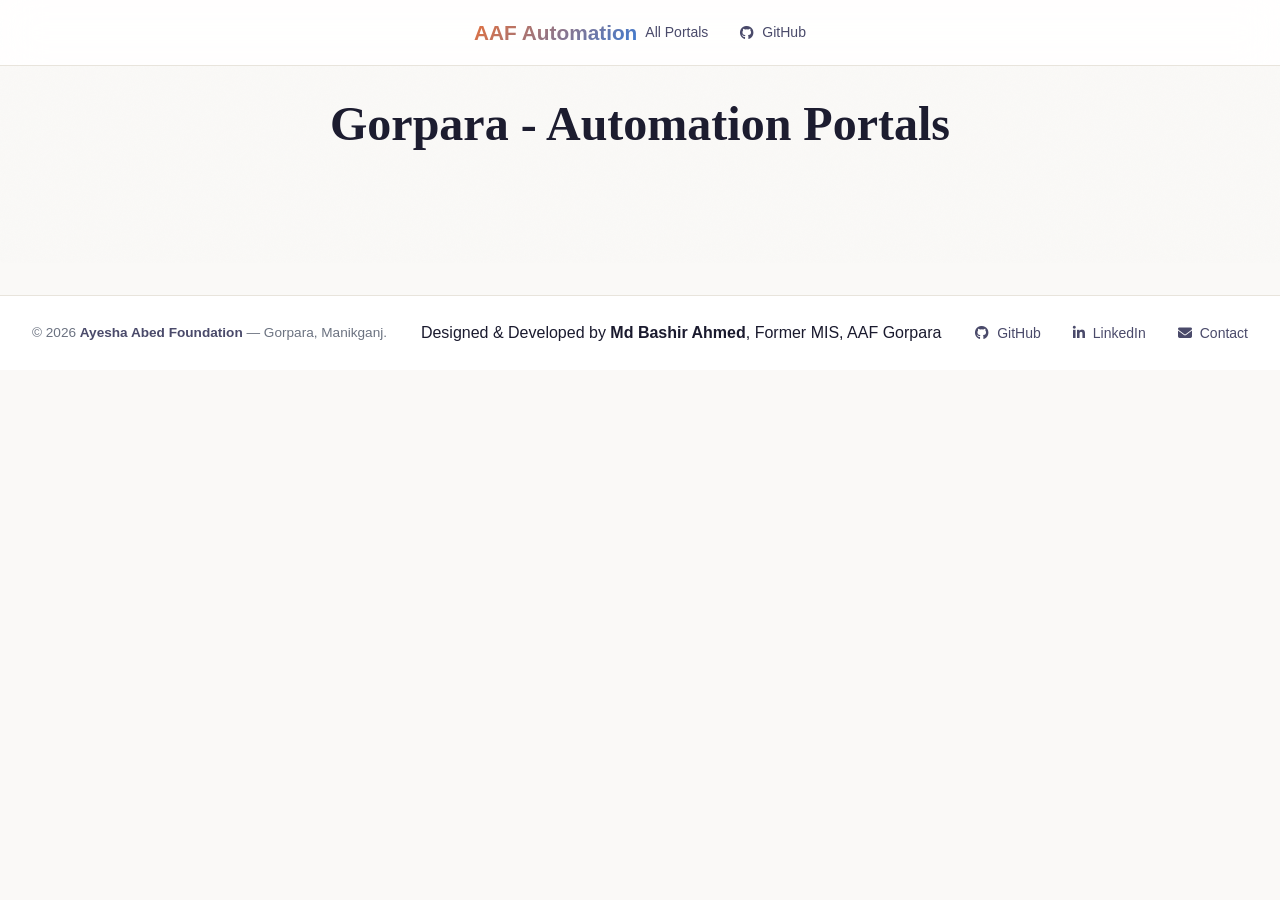
==== commit 65be4620: "Refactor index.html for better meta tags and layout Updated meta tags and improved structure in the " ====
--- a/index.html
+++ b/index.html
@@ -1,118 +1,142 @@
 <!DOCTYPE html>
 <html lang="en">
 
-  <head>
-    <meta charset="UTF-8" />
-    <meta name="viewport" content="width=device-width, initial-scale=1.0" />
-    <title>Automation Hub – AAF Gorpara</title>
-    <meta name="description"
-undefinedcontent="Centralized portal for AAF Gorpara automation tools. Streamline operations with Google Apps Script powered solutions for production tracking, planning, billing, and attendance management." />
-    <meta name="keywords"
-undefinedcontent="automation, AAF Gorpara, Google Apps Script, production planning, attendance bonus, travel bill, snacks bill, efficiency tools" />
-    <meta name="author" content="Bashir" />
-    <meta name="robots" content="index, follow" />
+<head>
+  <meta charset="UTF-8" />
+  <meta name="viewport" content="width=device-width, initial-scale=1.0" />
+  <title>Automation Hub – AAF Gorpara</title>
+  <meta name="description"
+    content="Centralized portal for AAF Gorpara automation tools. Streamline operations with Google Apps Script powered solutions for production tracking, planning, billing, and attendance management." />
+  <meta name="keywords"
+    content="automation, AAF Gorpara, Google Apps Script, production planning, attendance bonus, travel bill, snacks bill, efficiency tools" />
+  <meta name="author" content="Bashir" />
+  <meta name="robots" content="index, follow" />
 
-    <!-- Open Graph Meta Tags -->
-    <meta property="og:title" content="Automation Hub – AAF Gorpara" />
-    <meta property="og:description"
-undefinedcontent="Centralized portal for AAF Gorpara automation tools. Streamline operations with Google Apps Script powered solutions." />
-    <meta property="og:type" content="website" />
-    <meta property="og:url" content="https://github.com/bashir-CSE/Gorpara-Automation-Portals" />
-    <meta property="og:image" content="https://via.placeholder.com/1200x630/3a7bd5/ffffff?text=AAF+Automation+Hub" />
-    <meta property="og:site_name" content="AAF Gorpara Automation Hub" />
+  <!-- Open Graph Meta Tags -->
+  <meta property="og:title" content="Automation Hub – AAF Gorpara" />
+  <meta property="og:description"
+    content="Centralized portal for AAF Gorpara automation tools. Streamline operations with Google Apps Script powered solutions." />
+  <meta property="og:type" content="website" />
+  <meta property="og:url" content="https://github.com/bashir-CSE/Gorpara-Automation-Portals" />
+  <meta property="og:image" content="https://via.placeholder.com/1200x630/3a7bd5/ffffff?text=AAF+Automation+Hub" />
+  <meta property="og:site_name" content="AAF Gorpara Automation Hub" />
 
-    <!-- Twitter Card Meta Tags -->
-    <meta name="twitter:card" content="summary_large_image" />
-    <meta name="twitter:title" content="Automation Hub – AAF Gorpara" />
-    <meta name="twitter:description" content="Centralized portal for AAF Gorpara automation tools" />
-    <meta name="twitter:image" content="https://via.placeholder.com/1200x630/3a7bd5/ffffff?text=AAF+Automation+Hub" />
+  <!-- Twitter Card Meta Tags -->
+  <meta name="twitter:card" content="summary_large_image" />
+  <meta name="twitter:title" content="Automation Hub – AAF Gorpara" />
+  <meta name="twitter:description" content="Centralized portal for AAF Gorpara automation tools" />
+  <meta name="twitter:image" content="https://via.placeholder.com/1200x630/3a7bd5/ffffff?text=AAF+Automation+Hub" />
 
-    <link rel="preconnect" href="https://fonts.googleapis.com" />
-    <link
-undefinedhref="https://fonts.googleapis.com/css2?family=Playfair+Display:wght@700;800&family=DM+Sans:wght@300;400;500;600&display=swap" rel="stylesheet" />
-    <link rel="stylesheet" href="https://cdnjs.cloudflare.com/ajax/libs/font-awesome/6.5.0/css/all.min.css" />
-    <link rel="stylesheet" href="styles.css" />
+  <!-- Google Fonts: Inter & Outfit -->
+  <link rel="preconnect" href="https://fonts.googleapis.com" />
+  <link rel="preconnect" href="https://fonts.gstatic.com" crossorigin />
+  <link
+    href="https://fonts.googleapis.com/css2?family=Outfit:wght@500;600;700;800&family=Plus+Jakarta+Sans:wght@400;500;600;700&display=swap"
+    rel="stylesheet" />
 
-  </head>
+  <!-- Font Awesome -->
+  <link rel="stylesheet" href="https://cdnjs.cloudflare.com/ajax/libs/font-awesome/6.5.0/css/all.min.css" />
 
-  <body>
-    <!-- Loading Overlay -->
-    <div id="loading-overlay">
-      <div class="loader"></div>
-    </div>
+  <!-- Bootstrap 5 CSS -->
+  <link href="https://cdn.jsdelivr.net/npm/bootstrap@5.3.3/dist/css/bootstrap.min.css" rel="stylesheet" />
 
-    <!-- Error Notification -->
-    <div id="error-notification">
-      <i class="fas fa-exclamation-circle"></i>
-      <span id="error-message">Failed to load resources</span>
-    </div>
+  <!-- Owl Carousel 2 CSS -->
+  <link rel="stylesheet" href="https://cdnjs.cloudflare.com/ajax/libs/OwlCarousel2/2.3.4/assets/owl.carousel.min.css" />
+  <link rel="stylesheet"
+    href="https://cdnjs.cloudflare.com/ajax/libs/OwlCarousel2/2.3.4/assets/owl.theme.default.min.css" />
 
-    <!-- Navigation -->
+  <link rel="stylesheet" href="styles.css" />
+
+</head>
+
+<body>
+  <!-- Ambient background glow elements -->
+  <div class="ambient-glow glow-1"></div>
+  <div class="ambient-glow glow-2"></div>
+
+  <!-- Loading Overlay -->
+  <div id="loading-overlay">
+    <div class="loader"></div>
+  </div>
+
+  <!-- Error Notification -->
+  <div id="error-notification">
+    <i class="fas fa-exclamation-circle"></i>
+    <span id="error-message">Failed to load resources</span>
+  </div>
+
+  <!-- Navigation -->
+  <header>
     <nav class="navbar" role="navigation" aria-label="Main navigation">
       <div class="nav-container">
         <a href="#" class="nav-brand" aria-label="AAF Gorpara Automation Hub Home">
-          <span class="nav-text">AAF Automation Portal</span>
+          <span class="nav-text">AAF Automation</span>
         </a>
         <div class="nav-links" id="nav-links">
-          <a href="#portals">Portals</a>
-          <a href="https://github.com/bashir-CSE" target="_blank" rel="noopener noreferrer">
-            <i class="fab fa-github"></i> GitHub
+          <a href="#portals" class="nav-link-item"><i class="fa-solid fa-grid-2"></i> All Portals</a>
+          <a href="https://github.com/bashir-CSE" target="_blank" rel="noopener noreferrer" class="nav-gh-link">
+            <i class="fab fa-github"></i> <span>GitHub</span>
           </a>
         </div>
         <button class="nav-toggle" id="nav-toggle" aria-label="Toggle navigation" aria-expanded="false"
-undefinedaria-controls="nav-links">
+          aria-controls="nav-links">
           <span class="nav-toggle-bar"></span>
           <span class="nav-toggle-bar"></span>
           <span class="nav-toggle-bar"></span>
         </button>
       </div>
     </nav>
+  </header>
 
-    <!-- ═══════════ CARDS ═══════════ -->
-    <main>
-      <section class="cards-section" id="portals">
-        <div class="container">
-          <!-- Section Header -->
-          <div class="section-header">
-            <h2 class="section-title">Available Automation Portals</h2>
-            <p class="section-subtitle">
-              Smart thinking = less busywork + higher output.
-            </p>
-          </div>
+  <!-- ═══════════ MAIN CONTENT ═══════════ -->
+  <main class="page-main">
+    <section class="cards-section" id="portals">
+      <div class="container-fluid px-lg-5 px-3">
+        <!-- Section Header -->
+        <div class="section-header text-center">
+          <h1 class="section-title">Gorpara - Automation Portals</h1>
+        </div>
 
-          <!-- Cards Grid (populated dynamically from portals.json) -->
-          <div class="cards-grid" id="cards-grid">
-          </div>
-        </div>
-      </section>
-    </main>
-
-    <!-- ═══════════ FOOTER ═══════════ -->
-    <footer class="site-footer">
-      <div class="footer-container">
-        <div class="footer-left">
-          <p class="footer-org">
-            &copy; 2026 <strong>Ayesha Abed Foundation</strong> — Gorpara, Manikganj. All rights reserved.
-          </p>
-        </div>
-        <div class="footer-right">
-          <div class="footer-links">
-            <a href="https://github.com/bashir-CSE" target="_blank" rel="noopener noreferrer">
-              <i class="fab fa-github"></i> GitHub
-            </a>
-            <a href="https://www.linkedin.com/in/bashir-6923131b0/" target="_blank" rel="noopener noreferrer">
-              <i class="fab fa-linkedin-in"></i> LinkedIn
-            </a>
-            <a href="mailto:babashir8811@gmail.com">
-              <i class="fas fa-envelope"></i> Contact
-            </a>
+        <!-- 1 Row with Owl Carousel -->
+        <div class="portal-carousel-wrapper">
+          <div class="owl-carousel owl-theme" id="portals-carousel">
           </div>
         </div>
       </div>
-    </footer>
+    </section>
+  </main>
 
-    <!-- Structured Data -->
-    <script type="application/ld+json">
+  <!-- ═══════════ ALWAYS VISIBLE FOOTER ═══════════ -->
+  <footer class="site-footer">
+    <div class="footer-container">
+      <div class="footer-left">
+        <p class="footer-org mb-0">
+          &copy; 2026 <strong>Ayesha Abed Foundation</strong> — Gorpara, Manikganj.
+        </p>
+      </div>
+      <div class="footer-center">
+        <p class="footer-credit mb-0">
+          Designed & Developed by <strong>Md Bashir Ahmed</strong>, Former MIS, AAF Gorpara
+        </p>
+      </div>
+      <div class="footer-right">
+        <div class="footer-links">
+          <a href="https://github.com/bashir-CSE" target="_blank" rel="noopener noreferrer">
+            <i class="fab fa-github"></i> GitHub
+          </a>
+          <a href="https://www.linkedin.com/in/bashir-6923131b0/" target="_blank" rel="noopener noreferrer">
+            <i class="fab fa-linkedin-in"></i> LinkedIn
+          </a>
+          <a href="mailto:babashir8811@gmail.com">
+            <i class="fas fa-envelope"></i> Contact
+          </a>
+        </div>
+      </div>
+    </div>
+  </footer>
+
+  <!-- Structured Data -->
+  <script type="application/ld+json">
   {
     "@context": "https://schema.org",
     "@type": "WebApplication",
@@ -145,7 +169,11 @@
   }
   </script>
 
-    <script src="script.js"></script>
-  </body>
+  <!-- jQuery, Owl Carousel & Bootstrap 5 Scripts -->
+  <script src="https://code.jquery.com/jquery-3.7.1.min.js"></script>
+  <script src="https://cdnjs.cloudflare.com/ajax/libs/OwlCarousel2/2.3.4/owl.carousel.min.js"></script>
+  <script src="https://cdn.jsdelivr.net/npm/bootstrap@5.3.3/dist/js/bootstrap.bundle.min.js"></script>
+  <script src="script.js"></script>
+</body>
 
-</html>+</html>
